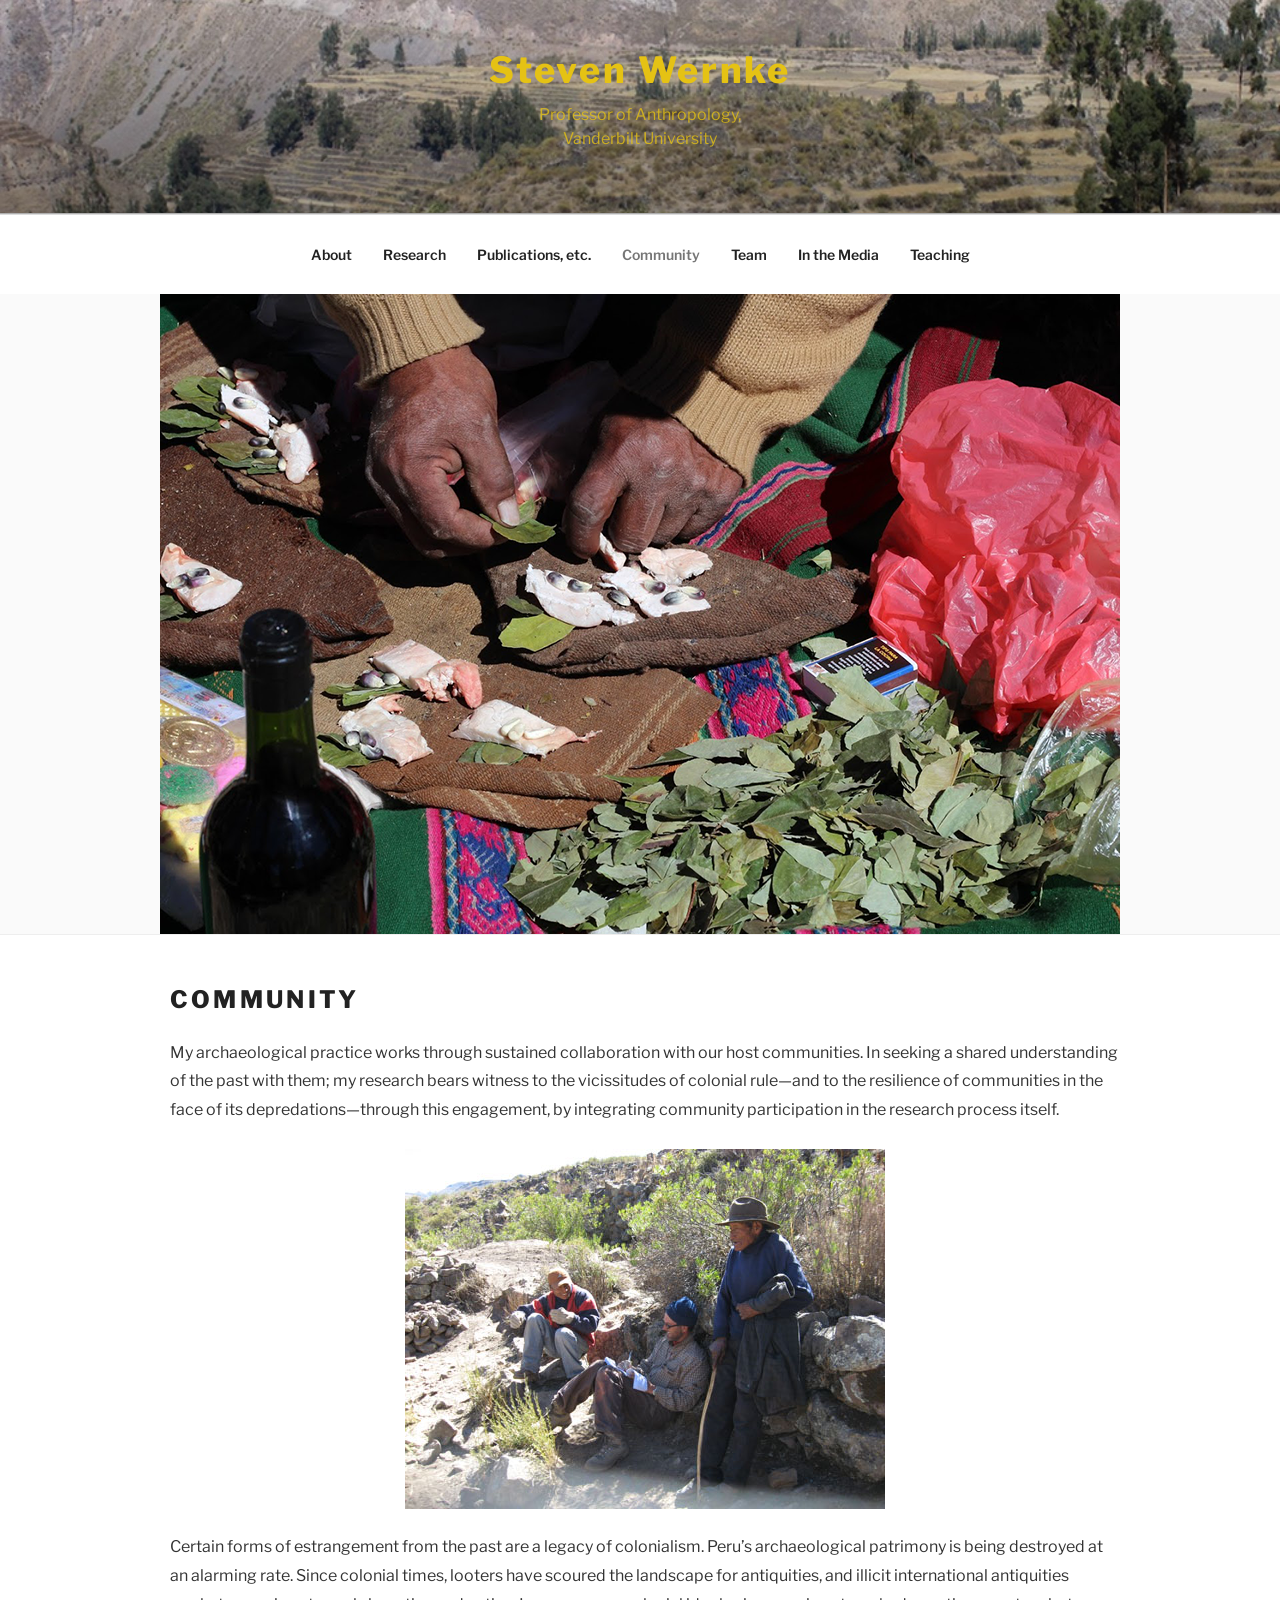
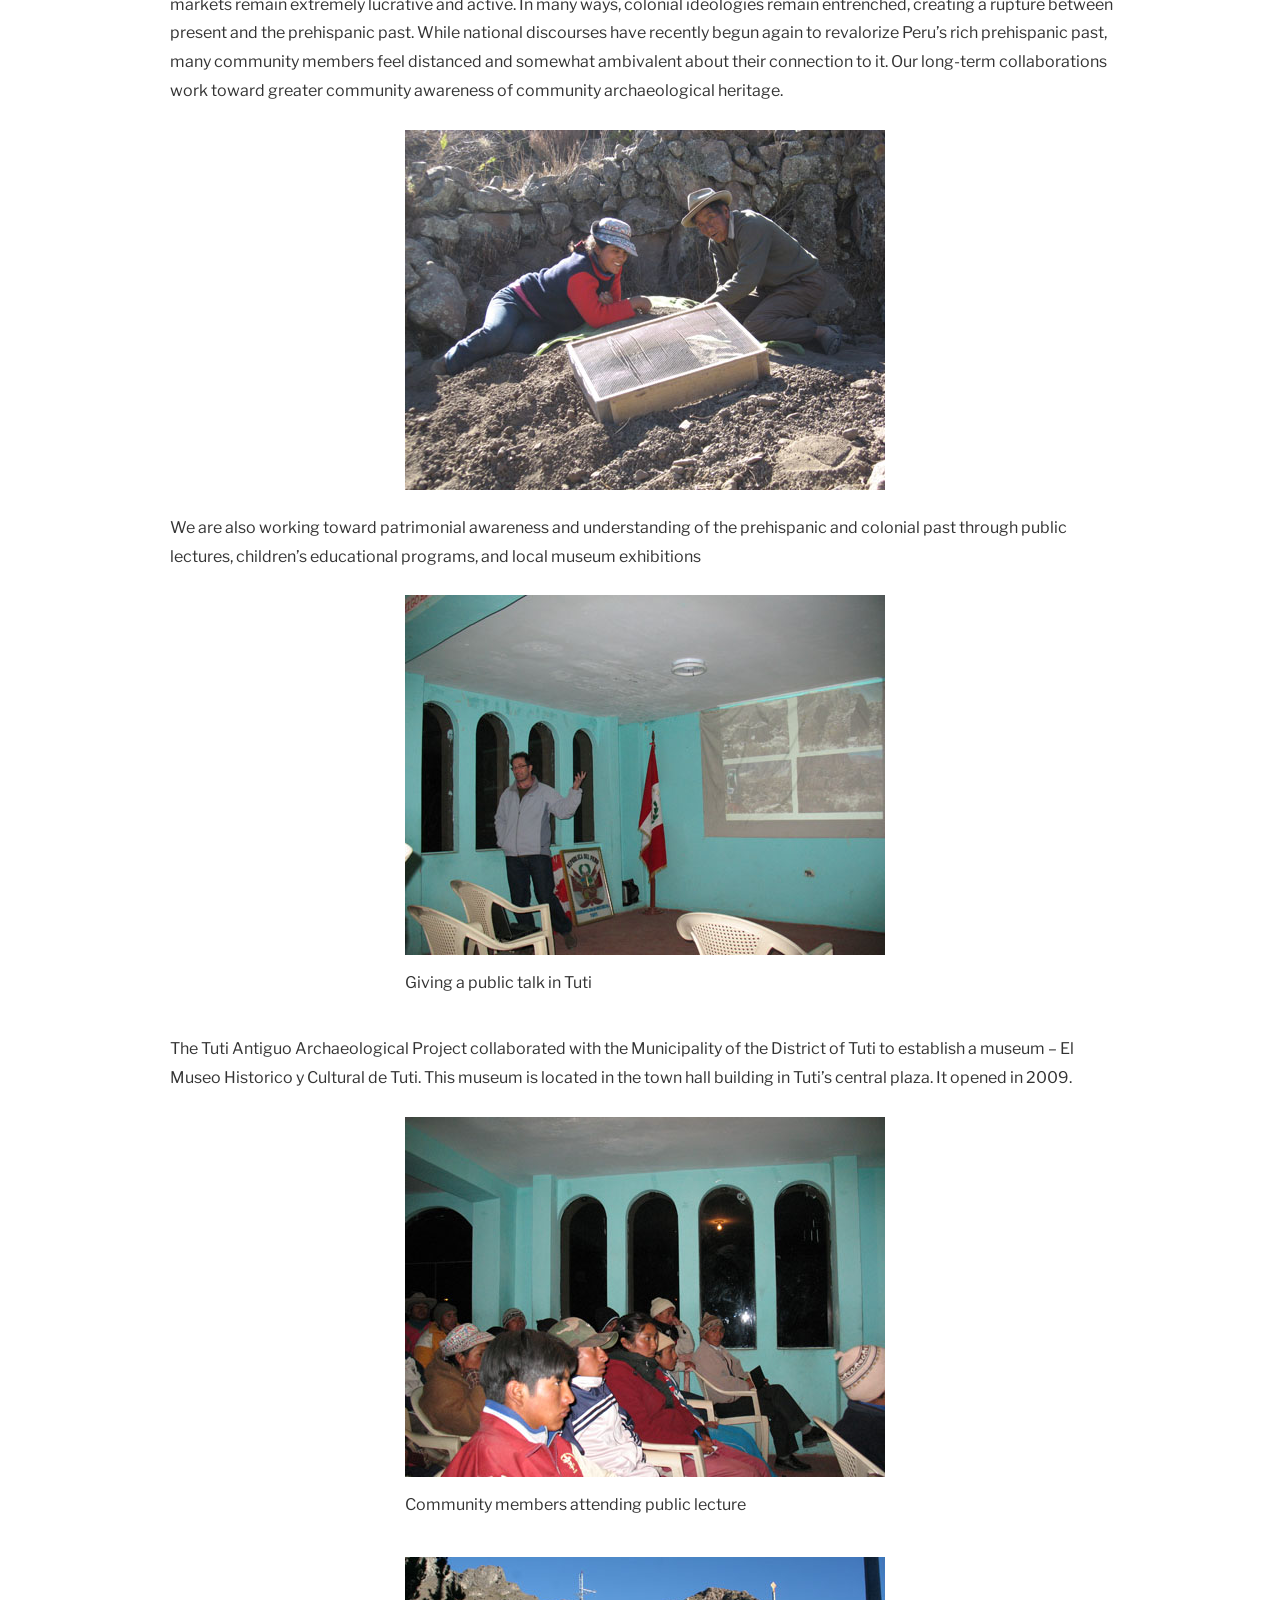
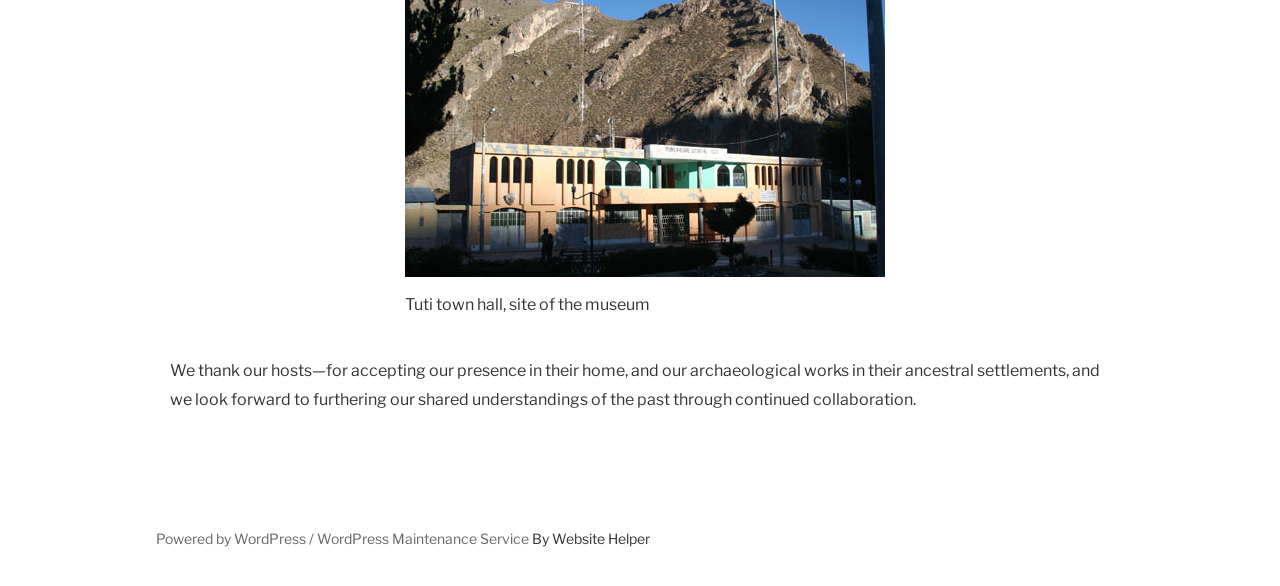
==== community/index.html @ c5cf21d0 "Static site migrated from WordPress at stevenwernke.com Co-Authored-By: Claude Fable 5 <noreply@anth" ====
<!DOCTYPE html>
<html lang="en-US" class="no-js no-svg">
<head>
<meta charset="UTF-8">
<meta name="viewport" content="width=device-width, initial-scale=1.0">
<link rel="profile" href="https://gmpg.org/xfn/11">

<script>
(function(html){html.className = html.className.replace(/\bno-js\b/,'js')})(document.documentElement);
//# sourceURL=twentyseventeen_javascript_detection
</script>
<title>Community &#8211; Steven Wernke</title>
<meta name='robots' content='max-image-preview:large' />
<style id="wp-img-auto-sizes-contain-inline-css">
img:is([sizes=auto i],[sizes^="auto," i]){contain-intrinsic-size:3000px 1500px}
/*# sourceURL=wp-img-auto-sizes-contain-inline-css */
</style>
<style id="wp-block-library-inline-css">
:root{--wp-block-synced-color:#7a00df;--wp-block-synced-color--rgb:122,0,223;--wp-bound-block-color:var(--wp-block-synced-color);--wp-editor-canvas-background:#ddd;--wp-admin-theme-color:#007cba;--wp-admin-theme-color--rgb:0,124,186;--wp-admin-theme-color-darker-10:#006ba1;--wp-admin-theme-color-darker-10--rgb:0,107,160.5;--wp-admin-theme-color-darker-20:#005a87;--wp-admin-theme-color-darker-20--rgb:0,90,135;--wp-admin-border-width-focus:2px}@media (min-resolution:192dpi){:root{--wp-admin-border-width-focus:1.5px}}.wp-element-button{cursor:pointer}:root .has-very-light-gray-background-color{background-color:#eee}:root .has-very-dark-gray-background-color{background-color:#313131}:root .has-very-light-gray-color{color:#eee}:root .has-very-dark-gray-color{color:#313131}:root .has-vivid-green-cyan-to-vivid-cyan-blue-gradient-background{background:linear-gradient(135deg,#00d084,#0693e3)}:root .has-purple-crush-gradient-background{background:linear-gradient(135deg,#34e2e4,#4721fb 50%,#ab1dfe)}:root .has-hazy-dawn-gradient-background{background:linear-gradient(135deg,#faaca8,#dad0ec)}:root .has-subdued-olive-gradient-background{background:linear-gradient(135deg,#fafae1,#67a671)}:root .has-atomic-cream-gradient-background{background:linear-gradient(135deg,#fdd79a,#004a59)}:root .has-nightshade-gradient-background{background:linear-gradient(135deg,#330968,#31cdcf)}:root .has-midnight-gradient-background{background:linear-gradient(135deg,#020381,#2874fc)}:root{--wp--preset--font-size--normal:16px;--wp--preset--font-size--huge:42px}.has-regular-font-size{font-size:1em}.has-larger-font-size{font-size:2.625em}.has-normal-font-size{font-size:var(--wp--preset--font-size--normal)}.has-huge-font-size{font-size:var(--wp--preset--font-size--huge)}:root .has-text-align-center{text-align:center}:root .has-text-align-left{text-align:left}:root .has-text-align-right{text-align:right}.has-fit-text{white-space:nowrap!important}#end-resizable-editor-section{display:none}.aligncenter{clear:both}.items-justified-left{justify-content:flex-start}.items-justified-center{justify-content:center}.items-justified-right{justify-content:flex-end}.items-justified-space-between{justify-content:space-between}.screen-reader-text{word-wrap:normal!important;border:0;clip-path:inset(50%);height:1px;margin:-1px;overflow:hidden;padding:0;position:absolute;width:1px}.screen-reader-text:focus{background-color:#ddd;clip-path:none;color:#444;display:block;font-size:1em;height:auto;left:5px;line-height:normal;padding:15px 23px 14px;text-decoration:none;top:5px;width:auto;z-index:100000}html :where(.has-border-color){border-style:solid}html :where([style*=border-color]){border-style:solid}html :where([style*=border-top-color]){border-top-style:solid}html :where([style*=border-right-color]){border-right-style:solid}html :where([style*=border-bottom-color]){border-bottom-style:solid}html :where([style*=border-left-color]){border-left-style:solid}html :where([style*=border-width]){border-style:solid}html :where([style*=border-top-width]){border-top-style:solid}html :where([style*=border-right-width]){border-right-style:solid}html :where([style*=border-bottom-width]){border-bottom-style:solid}html :where([style*=border-left-width]){border-left-style:solid}html :where(img[class*=wp-image-]){height:auto;max-width:100%}:where(figure){margin:0 0 1em}html :where(.is-position-sticky){--wp-admin--admin-bar--position-offset:var(--wp-admin--admin-bar--height,0px)}@media screen and (max-width:600px){html :where(.is-position-sticky){--wp-admin--admin-bar--position-offset:0px}}

/*# sourceURL=/wp-includes/css/dist/block-library/common.min.css */
</style>
<style id="wp-block-image-inline-css">
.wp-block-image>a,.wp-block-image>figure>a{display:inline-block}.wp-block-image img{box-sizing:border-box;height:auto;max-width:100%;vertical-align:bottom}@media not (prefers-reduced-motion){.wp-block-image img.hide{visibility:hidden}.wp-block-image img.show{animation:show-content-image .4s}}.wp-block-image[style*=border-radius] img,.wp-block-image[style*=border-radius]>a{border-radius:inherit}.wp-block-image.has-custom-border img{box-sizing:border-box}.wp-block-image.aligncenter{text-align:center}.wp-block-image.alignfull>a,.wp-block-image.alignwide>a{width:100%}.wp-block-image.alignfull img,.wp-block-image.alignwide img{height:auto;width:100%}.wp-block-image .aligncenter,.wp-block-image .alignleft,.wp-block-image .alignright,.wp-block-image.aligncenter,.wp-block-image.alignleft,.wp-block-image.alignright{display:table}.wp-block-image .aligncenter>figcaption,.wp-block-image .alignleft>figcaption,.wp-block-image .alignright>figcaption,.wp-block-image.aligncenter>figcaption,.wp-block-image.alignleft>figcaption,.wp-block-image.alignright>figcaption{caption-side:bottom;display:table-caption}.wp-block-image .alignleft{float:left;margin:.5em 1em .5em 0}.wp-block-image .alignright{float:right;margin:.5em 0 .5em 1em}.wp-block-image .aligncenter{margin-left:auto;margin-right:auto}.wp-block-image :where(figcaption){margin-bottom:1em;margin-top:.5em}.wp-block-image.is-style-circle-mask img{border-radius:9999px}@supports ((-webkit-mask-image:none) or (mask-image:none)) or (-webkit-mask-image:none){.wp-block-image.is-style-circle-mask img{border-radius:0;-webkit-mask-image:url('data:image/svg+xml;utf8,<svg viewBox="0 0 100 100" xmlns="http://www.w3.org/2000/svg"><circle cx="50" cy="50" r="50"/></svg>');mask-image:url('data:image/svg+xml;utf8,<svg viewBox="0 0 100 100" xmlns="http://www.w3.org/2000/svg"><circle cx="50" cy="50" r="50"/></svg>');mask-mode:alpha;-webkit-mask-position:center;mask-position:center;-webkit-mask-repeat:no-repeat;mask-repeat:no-repeat;-webkit-mask-size:contain;mask-size:contain}}:root :where(.wp-block-image.is-style-rounded img,.wp-block-image .is-style-rounded img){border-radius:9999px}.wp-block-image figure{margin:0}.wp-lightbox-container{display:flex;flex-direction:column;position:relative}.wp-lightbox-container img{cursor:zoom-in}.wp-lightbox-container img:hover+button{opacity:1}.wp-lightbox-container button{align-items:center;backdrop-filter:blur(16px) saturate(180%);background-color:#5a5a5a40;border:none;border-radius:4px;cursor:zoom-in;display:flex;height:20px;justify-content:center;opacity:0;padding:0;position:absolute;right:16px;text-align:center;top:16px;width:20px;z-index:100}@media not (prefers-reduced-motion){.wp-lightbox-container button{transition:opacity .2s ease}}.wp-lightbox-container button:focus-visible{outline:3px auto #5a5a5a40;outline:3px auto -webkit-focus-ring-color;outline-offset:3px}.wp-lightbox-container button:hover{cursor:pointer;opacity:1}.wp-lightbox-container button:focus{opacity:1}.wp-lightbox-container button:focus,.wp-lightbox-container button:hover,.wp-lightbox-container button:not(:hover):not(:active):not(.has-background){background-color:#5a5a5a40;border:none}.wp-lightbox-overlay{box-sizing:border-box;cursor:zoom-out;height:100vh;left:0;overflow:hidden;position:fixed;top:0;visibility:hidden;width:100%;z-index:100000}.wp-lightbox-overlay .wp-lightbox-close-button{align-items:center;cursor:pointer;display:flex;font-family:inherit;gap:8px;justify-content:center;line-height:1;min-height:40px;min-width:40px;padding:0 4px;position:absolute;right:calc(env(safe-area-inset-right) + 16px);top:calc(env(safe-area-inset-top) + 16px);z-index:5000000}.wp-lightbox-overlay .wp-lightbox-close-button:focus,.wp-lightbox-overlay .wp-lightbox-close-button:hover,.wp-lightbox-overlay .wp-lightbox-close-button:not(:hover):not(:active):not(.has-background){background:none;border:none}.wp-lightbox-overlay .wp-lightbox-close-button:has(.wp-lightbox-close-text:not([hidden])) .wp-lightbox-close-icon svg{height:1em;width:1em}.wp-lightbox-overlay .wp-lightbox-close-icon svg{display:block}.wp-lightbox-overlay .wp-lightbox-navigation-button-next,.wp-lightbox-overlay .wp-lightbox-navigation-button-prev{align-items:center;bottom:16px;cursor:pointer;display:flex;font-family:inherit;gap:4px;justify-content:center;line-height:1;min-height:40px;min-width:40px;padding:0 8px;position:absolute;z-index:2000002}.wp-lightbox-overlay .wp-lightbox-navigation-button-next[hidden],.wp-lightbox-overlay .wp-lightbox-navigation-button-prev[hidden]{display:none}@media (min-width:960px){.wp-lightbox-overlay .wp-lightbox-navigation-button-next,.wp-lightbox-overlay .wp-lightbox-navigation-button-prev{bottom:50%;transform:translateY(-50%)}}.wp-lightbox-overlay .wp-lightbox-navigation-button-next:focus,.wp-lightbox-overlay .wp-lightbox-navigation-button-next:hover,.wp-lightbox-overlay .wp-lightbox-navigation-button-next:not(:hover):not(:active):not(.has-background),.wp-lightbox-overlay .wp-lightbox-navigation-button-prev:focus,.wp-lightbox-overlay .wp-lightbox-navigation-button-prev:hover,.wp-lightbox-overlay .wp-lightbox-navigation-button-prev:not(:hover):not(:active):not(.has-background){background:none;border:none;padding:0 8px}.wp-lightbox-overlay .wp-lightbox-navigation-button-next:has(.wp-lightbox-navigation-text:not([hidden])) .wp-lightbox-navigation-icon svg,.wp-lightbox-overlay .wp-lightbox-navigation-button-prev:has(.wp-lightbox-navigation-text:not([hidden])) .wp-lightbox-navigation-icon svg{display:block;height:1.5em;width:1.5em}.wp-lightbox-overlay .wp-lightbox-navigation-button-prev{left:calc(env(safe-area-inset-left) + 16px)}.wp-lightbox-overlay .wp-lightbox-navigation-button-next{right:calc(env(safe-area-inset-right) + 16px)}.wp-lightbox-overlay .wp-lightbox-navigation-icon svg{vertical-align:middle}.wp-lightbox-overlay .lightbox-image-container{height:var(--wp--lightbox-container-height);left:50%;overflow:hidden;position:absolute;top:50%;transform:translate(-50%,-50%);transform-origin:top left;width:var(--wp--lightbox-container-width);z-index:2000001}.wp-lightbox-overlay .wp-block-image{align-items:center;box-sizing:border-box;display:flex;height:100%;justify-content:center;margin:0;position:relative;transform-origin:0 0;width:100%;z-index:3000000}.wp-lightbox-overlay .wp-block-image img{height:var(--wp--lightbox-image-height);min-height:var(--wp--lightbox-image-height);min-width:var(--wp--lightbox-image-width);width:var(--wp--lightbox-image-width)}.wp-lightbox-overlay .wp-block-image figcaption{display:none}.wp-lightbox-overlay button{background:none;border:none}.wp-lightbox-overlay .scrim{background-color:#fff;height:100%;opacity:.9;position:absolute;width:100%;z-index:2000000}.wp-lightbox-overlay.active{visibility:visible}@media not (prefers-reduced-motion){.wp-lightbox-overlay.active{animation:turn-on-visibility .25s both}.wp-lightbox-overlay.active img{animation:turn-on-visibility .35s both}.wp-lightbox-overlay.show-closing-animation:not(.active){animation:turn-off-visibility .35s both}.wp-lightbox-overlay.show-closing-animation:not(.active) img{animation:turn-off-visibility .25s both}.wp-lightbox-overlay.zoom.active{animation:none;opacity:1;visibility:visible}.wp-lightbox-overlay.zoom.active .lightbox-image-container{animation:lightbox-zoom-in .4s}.wp-lightbox-overlay.zoom.active .lightbox-image-container img{animation:none}.wp-lightbox-overlay.zoom.active .scrim{animation:turn-on-visibility .4s forwards}.wp-lightbox-overlay.zoom.show-closing-animation:not(.active){animation:none}.wp-lightbox-overlay.zoom.show-closing-animation:not(.active) .lightbox-image-container{animation:lightbox-zoom-out .4s}.wp-lightbox-overlay.zoom.show-closing-animation:not(.active) .lightbox-image-container img{animation:none}.wp-lightbox-overlay.zoom.show-closing-animation:not(.active) .scrim{animation:turn-off-visibility .4s forwards}}@keyframes show-content-image{0%{visibility:hidden}99%{visibility:hidden}to{visibility:visible}}@keyframes turn-on-visibility{0%{opacity:0}to{opacity:1}}@keyframes turn-off-visibility{0%{opacity:1;visibility:visible}99%{opacity:0;visibility:visible}to{opacity:0;visibility:hidden}}@keyframes lightbox-zoom-in{0%{transform:translate(calc((-100vw + var(--wp--lightbox-scrollbar-width))/2 + var(--wp--lightbox-initial-left-position)),calc(-50vh + var(--wp--lightbox-initial-top-position))) scale(var(--wp--lightbox-scale))}to{transform:translate(-50%,-50%) scale(1)}}@keyframes lightbox-zoom-out{0%{transform:translate(-50%,-50%) scale(1);visibility:visible}99%{visibility:visible}to{transform:translate(calc((-100vw + var(--wp--lightbox-scrollbar-width))/2 + var(--wp--lightbox-initial-left-position)),calc(-50vh + var(--wp--lightbox-initial-top-position))) scale(var(--wp--lightbox-scale));visibility:hidden}}
/*# sourceURL=/wp-includes/blocks/image/style.min.css */
</style>
<style id="wp-block-paragraph-inline-css">
.is-small-text{font-size:.875em}.is-regular-text{font-size:1em}.is-large-text{font-size:2.25em}.is-larger-text{font-size:3em}.has-drop-cap:not(:focus):first-letter{float:left;font-size:8.4em;font-style:normal;font-weight:100;line-height:.68;margin:.05em .1em 0 0;text-transform:uppercase}body.rtl .has-drop-cap:not(:focus):first-letter{float:none;margin-left:.1em}p.has-drop-cap.has-background{overflow:hidden}:root :where(p.has-background){padding:1.25em 2.375em}:where(p.has-text-color:not(.has-link-color)) a{color:inherit}p.has-text-align-left[style*="writing-mode:vertical-lr"],p.has-text-align-right[style*="writing-mode:vertical-rl"]{rotate:180deg}
/*# sourceURL=/wp-includes/blocks/paragraph/style.min.css */
</style>

<style id="classic-theme-styles-inline-css">
/*! This file is auto-generated */
.wp-block-button__link{color:#fff;background-color:#32373c;border-radius:9999px;box-shadow:none;text-decoration:none;padding:calc(.667em + 2px) calc(1.333em + 2px);font-size:1.125em}.wp-block-file__button{background:#32373c;color:#fff;text-decoration:none}
/*# sourceURL=/wp-includes/css/classic-themes.min.css */
</style>

<style id="global-styles-inline-css">
:root{--wp--preset--aspect-ratio--square: 1;--wp--preset--aspect-ratio--4-3: 4/3;--wp--preset--aspect-ratio--3-4: 3/4;--wp--preset--aspect-ratio--3-2: 3/2;--wp--preset--aspect-ratio--2-3: 2/3;--wp--preset--aspect-ratio--16-9: 16/9;--wp--preset--aspect-ratio--9-16: 9/16;--wp--preset--color--black: #000000;--wp--preset--color--cyan-bluish-gray: #abb8c3;--wp--preset--color--white: #ffffff;--wp--preset--color--pale-pink: #f78da7;--wp--preset--color--vivid-red: #cf2e2e;--wp--preset--color--luminous-vivid-orange: #ff6900;--wp--preset--color--luminous-vivid-amber: #fcb900;--wp--preset--color--light-green-cyan: #7bdcb5;--wp--preset--color--vivid-green-cyan: #00d084;--wp--preset--color--pale-cyan-blue: #8ed1fc;--wp--preset--color--vivid-cyan-blue: #0693e3;--wp--preset--color--vivid-purple: #9b51e0;--wp--preset--gradient--vivid-cyan-blue-to-vivid-purple: linear-gradient(135deg,rgb(6,147,227) 0%,rgb(155,81,224) 100%);--wp--preset--gradient--light-green-cyan-to-vivid-green-cyan: linear-gradient(135deg,rgb(122,220,180) 0%,rgb(0,208,130) 100%);--wp--preset--gradient--luminous-vivid-amber-to-luminous-vivid-orange: linear-gradient(135deg,rgb(252,185,0) 0%,rgb(255,105,0) 100%);--wp--preset--gradient--luminous-vivid-orange-to-vivid-red: linear-gradient(135deg,rgb(255,105,0) 0%,rgb(207,46,46) 100%);--wp--preset--gradient--very-light-gray-to-cyan-bluish-gray: linear-gradient(135deg,rgb(238,238,238) 0%,rgb(169,184,195) 100%);--wp--preset--gradient--cool-to-warm-spectrum: linear-gradient(135deg,rgb(74,234,220) 0%,rgb(151,120,209) 20%,rgb(207,42,186) 40%,rgb(238,44,130) 60%,rgb(251,105,98) 80%,rgb(254,248,76) 100%);--wp--preset--gradient--blush-light-purple: linear-gradient(135deg,rgb(255,206,236) 0%,rgb(152,150,240) 100%);--wp--preset--gradient--blush-bordeaux: linear-gradient(135deg,rgb(254,205,165) 0%,rgb(254,45,45) 50%,rgb(107,0,62) 100%);--wp--preset--gradient--luminous-dusk: linear-gradient(135deg,rgb(255,203,112) 0%,rgb(199,81,192) 50%,rgb(65,88,208) 100%);--wp--preset--gradient--pale-ocean: linear-gradient(135deg,rgb(255,245,203) 0%,rgb(182,227,212) 50%,rgb(51,167,181) 100%);--wp--preset--gradient--electric-grass: linear-gradient(135deg,rgb(202,248,128) 0%,rgb(113,206,126) 100%);--wp--preset--gradient--midnight: linear-gradient(135deg,rgb(2,3,129) 0%,rgb(40,116,252) 100%);--wp--preset--font-size--small: 13px;--wp--preset--font-size--medium: 20px;--wp--preset--font-size--large: 36px;--wp--preset--font-size--x-large: 42px;--wp--preset--spacing--20: 0.44rem;--wp--preset--spacing--30: 0.67rem;--wp--preset--spacing--40: 1rem;--wp--preset--spacing--50: 1.5rem;--wp--preset--spacing--60: 2.25rem;--wp--preset--spacing--70: 3.38rem;--wp--preset--spacing--80: 5.06rem;--wp--preset--shadow--natural: 6px 6px 9px rgba(0, 0, 0, 0.2);--wp--preset--shadow--deep: 12px 12px 50px rgba(0, 0, 0, 0.4);--wp--preset--shadow--sharp: 6px 6px 0px rgba(0, 0, 0, 0.2);--wp--preset--shadow--outlined: 6px 6px 0px -3px rgb(255, 255, 255), 6px 6px rgb(0, 0, 0);--wp--preset--shadow--crisp: 6px 6px 0px rgb(0, 0, 0);}:where(body) { margin: 0; }:where(.is-layout-flex){gap: 0.5em;}:where(.is-layout-grid){gap: 0.5em;}body .is-layout-flex{display: flex;}.is-layout-flex{flex-wrap: wrap;align-items: center;}.is-layout-flex > :is(*, div){margin: 0;}body .is-layout-grid{display: grid;}.is-layout-grid > :is(*, div){margin: 0;}body{padding-top: 0px;padding-right: 0px;padding-bottom: 0px;padding-left: 0px;}:root :where(.wp-element-button, .wp-block-button__link){background-color: #32373c;border-width: 0;color: #fff;font-family: inherit;font-size: inherit;font-style: inherit;font-weight: inherit;letter-spacing: inherit;line-height: inherit;padding-top: calc(0.667em + 2px);padding-right: calc(1.333em + 2px);padding-bottom: calc(0.667em + 2px);padding-left: calc(1.333em + 2px);text-decoration: none;text-transform: inherit;}.has-black-color{color: var(--wp--preset--color--black) !important;}.has-cyan-bluish-gray-color{color: var(--wp--preset--color--cyan-bluish-gray) !important;}.has-white-color{color: var(--wp--preset--color--white) !important;}.has-pale-pink-color{color: var(--wp--preset--color--pale-pink) !important;}.has-vivid-red-color{color: var(--wp--preset--color--vivid-red) !important;}.has-luminous-vivid-orange-color{color: var(--wp--preset--color--luminous-vivid-orange) !important;}.has-luminous-vivid-amber-color{color: var(--wp--preset--color--luminous-vivid-amber) !important;}.has-light-green-cyan-color{color: var(--wp--preset--color--light-green-cyan) !important;}.has-vivid-green-cyan-color{color: var(--wp--preset--color--vivid-green-cyan) !important;}.has-pale-cyan-blue-color{color: var(--wp--preset--color--pale-cyan-blue) !important;}.has-vivid-cyan-blue-color{color: var(--wp--preset--color--vivid-cyan-blue) !important;}.has-vivid-purple-color{color: var(--wp--preset--color--vivid-purple) !important;}.has-black-background-color{background-color: var(--wp--preset--color--black) !important;}.has-cyan-bluish-gray-background-color{background-color: var(--wp--preset--color--cyan-bluish-gray) !important;}.has-white-background-color{background-color: var(--wp--preset--color--white) !important;}.has-pale-pink-background-color{background-color: var(--wp--preset--color--pale-pink) !important;}.has-vivid-red-background-color{background-color: var(--wp--preset--color--vivid-red) !important;}.has-luminous-vivid-orange-background-color{background-color: var(--wp--preset--color--luminous-vivid-orange) !important;}.has-luminous-vivid-amber-background-color{background-color: var(--wp--preset--color--luminous-vivid-amber) !important;}.has-light-green-cyan-background-color{background-color: var(--wp--preset--color--light-green-cyan) !important;}.has-vivid-green-cyan-background-color{background-color: var(--wp--preset--color--vivid-green-cyan) !important;}.has-pale-cyan-blue-background-color{background-color: var(--wp--preset--color--pale-cyan-blue) !important;}.has-vivid-cyan-blue-background-color{background-color: var(--wp--preset--color--vivid-cyan-blue) !important;}.has-vivid-purple-background-color{background-color: var(--wp--preset--color--vivid-purple) !important;}.has-black-border-color{border-color: var(--wp--preset--color--black) !important;}.has-cyan-bluish-gray-border-color{border-color: var(--wp--preset--color--cyan-bluish-gray) !important;}.has-white-border-color{border-color: var(--wp--preset--color--white) !important;}.has-pale-pink-border-color{border-color: var(--wp--preset--color--pale-pink) !important;}.has-vivid-red-border-color{border-color: var(--wp--preset--color--vivid-red) !important;}.has-luminous-vivid-orange-border-color{border-color: var(--wp--preset--color--luminous-vivid-orange) !important;}.has-luminous-vivid-amber-border-color{border-color: var(--wp--preset--color--luminous-vivid-amber) !important;}.has-light-green-cyan-border-color{border-color: var(--wp--preset--color--light-green-cyan) !important;}.has-vivid-green-cyan-border-color{border-color: var(--wp--preset--color--vivid-green-cyan) !important;}.has-pale-cyan-blue-border-color{border-color: var(--wp--preset--color--pale-cyan-blue) !important;}.has-vivid-cyan-blue-border-color{border-color: var(--wp--preset--color--vivid-cyan-blue) !important;}.has-vivid-purple-border-color{border-color: var(--wp--preset--color--vivid-purple) !important;}.has-vivid-cyan-blue-to-vivid-purple-gradient-background{background: var(--wp--preset--gradient--vivid-cyan-blue-to-vivid-purple) !important;}.has-light-green-cyan-to-vivid-green-cyan-gradient-background{background: var(--wp--preset--gradient--light-green-cyan-to-vivid-green-cyan) !important;}.has-luminous-vivid-amber-to-luminous-vivid-orange-gradient-background{background: var(--wp--preset--gradient--luminous-vivid-amber-to-luminous-vivid-orange) !important;}.has-luminous-vivid-orange-to-vivid-red-gradient-background{background: var(--wp--preset--gradient--luminous-vivid-orange-to-vivid-red) !important;}.has-very-light-gray-to-cyan-bluish-gray-gradient-background{background: var(--wp--preset--gradient--very-light-gray-to-cyan-bluish-gray) !important;}.has-cool-to-warm-spectrum-gradient-background{background: var(--wp--preset--gradient--cool-to-warm-spectrum) !important;}.has-blush-light-purple-gradient-background{background: var(--wp--preset--gradient--blush-light-purple) !important;}.has-blush-bordeaux-gradient-background{background: var(--wp--preset--gradient--blush-bordeaux) !important;}.has-luminous-dusk-gradient-background{background: var(--wp--preset--gradient--luminous-dusk) !important;}.has-pale-ocean-gradient-background{background: var(--wp--preset--gradient--pale-ocean) !important;}.has-electric-grass-gradient-background{background: var(--wp--preset--gradient--electric-grass) !important;}.has-midnight-gradient-background{background: var(--wp--preset--gradient--midnight) !important;}.has-small-font-size{font-size: var(--wp--preset--font-size--small) !important;}.has-medium-font-size{font-size: var(--wp--preset--font-size--medium) !important;}.has-large-font-size{font-size: var(--wp--preset--font-size--large) !important;}.has-x-large-font-size{font-size: var(--wp--preset--font-size--x-large) !important;}
/*# sourceURL=global-styles-inline-css */
</style>

<style id="nfd-wonder-blocks-utilities-inline-css">
.nfd-relative{position:relative!important}.-nfd-bottom-1{bottom:-.25rem!important}.-nfd-top-0\.5{top:-.125rem!important}.-nfd-top-1{top:-.25rem!important}.nfd-top-10{top:2.5rem!important}.nfd-col-start-1{grid-column-start:1!important}.nfd-col-start-2{grid-column-start:2!important}.nfd-col-start-3{grid-column-start:3!important}.nfd-col-start-4{grid-column-start:4!important}.nfd-col-start-5{grid-column-start:5!important}.nfd-col-start-6{grid-column-start:6!important}.nfd-col-start-7{grid-column-start:7!important}.nfd-col-end-10{grid-column-end:10!important}.nfd-col-end-11{grid-column-end:11!important}.nfd-col-end-12{grid-column-end:12!important}.nfd-col-end-13{grid-column-end:13!important}.nfd-col-end-7{grid-column-end:7!important}.nfd-col-end-8{grid-column-end:8!important}.nfd-col-end-9{grid-column-end:9!important}.nfd-row-start-1{grid-row-start:1!important}.-nfd-mx-2:not([style*=margin]){margin-left:-.5rem!important;margin-right:-.5rem!important}.nfd-my-0:not([style*=margin]){margin-bottom:0!important;margin-top:0!important}.nfd-mb-8:not([style*=margin]){margin-bottom:2rem!important}.nfd-mt-2:not([style*=margin]){margin-top:.5rem!important}.nfd-mt-8:not([style*=margin]){margin-top:2rem!important}.nfd-mt-\[-100px\]:not([style*=margin]){margin-top:-100px!important}.nfd-grid{display:grid!important}.nfd-h-full{height:100%!important}.nfd-w-full{width:100%!important}.nfd-shrink-0{flex-shrink:0!important}.nfd-grow{flex-grow:1!important}.nfd-grid-cols-11{grid-template-columns:repeat(11,minmax(0,1fr))!important}.nfd-grid-cols-12{grid-template-columns:repeat(12,minmax(0,1fr))!important}.nfd-grid-cols-2{grid-template-columns:repeat(2,minmax(0,1fr))!important}.nfd-grid-rows-1{grid-template-rows:repeat(1,minmax(0,1fr))!important}.nfd-items-center{align-items:center!important}.nfd-gap-y-10{row-gap:2.5rem!important}.nfd-overflow-hidden{overflow:hidden!important}.nfd-border-b{border-bottom-width:1px!important}.nfd-border-dashed{border-style:dashed!important}.nfd-p-0:not([style*=padding]){padding:0!important}.nfd-p-10:not([style*=padding]){padding:2.5rem!important}.nfd-p-2:not([style*=padding]){padding:.5rem!important}.nfd-p-4:not([style*=padding]){padding:1rem!important}.nfd-p-8:not([style*=padding]){padding:2rem!important}.nfd-px-0:not([style*=padding]){padding-left:0!important;padding-right:0!important}.nfd-px-4:not([style*=padding]){padding-left:1rem!important;padding-right:1rem!important}.nfd-px-8:not([style*=padding]){padding-left:2rem!important;padding-right:2rem!important}.nfd-py-0:not([style*=padding]){padding-bottom:0!important;padding-top:0!important}.nfd-py-4:not([style*=padding]){padding-bottom:1rem!important;padding-top:1rem!important}.nfd-py-5:not([style*=padding]){padding-bottom:1.25rem!important;padding-top:1.25rem!important}.nfd-pt-0:not([style*=padding]){padding-top:0!important}.nfd-text-left{text-align:left!important}.nfd-wc-products{self-align:flex-start!important;flex-grow:0!important}.nfd-wc-products>ul{row-gap:calc(var(--wndb--gap--2xl)*var(--wndb--gap--scale-factor))!important}.nfd-wc-products .wc-block-grid__product-image{overflow:hidden!important}.nfd-wc-products .wc-block-grid__product-image img{transition:transform .6s ease-in-out!important}.nfd-wc-products .wc-block-grid__product-image img:hover{transform:scale(1.1)!important}.nfd-wc-products .wc-block-components-product-sale-badge{backdrop-filter:blur(4px)!important;background:hsla(0,0%,100%,.5)!important;border:1px solid hsla(0,0%,100%,.2)!important;border-radius:999px!important;font-size:.8125rem!important;font-weight:700!important;margin:6px!important;padding:4px 12px!important}.nfd-wc-products .wc-block-components-product-sale-badge>span{background:transparent!important}.nfd-wc-products .wc-block-components-product-price{color:inherit!important}.nfd-wc-search .wp-block-search__inside-wrapper{background-color:var(--wndb--color--borders)!important;border:2px solid var(--wndb--color--subtle)!important;border-radius:999px!important;max-width:100%!important;padding:0!important;width:25rem!important}.nfd-wc-search .wp-block-search__inside-wrapper input[type=search]{background:none!important;border:none!important;border-bottom-left-radius:999px!important;border-top-left-radius:999px!important;color:var(--wndb--color--text--contrast)!important;font-size:1.25rem!important;font-weight:500!important;min-height:3.75rem!important;padding-inline:24px!important}.nfd-wc-search .wp-block-search__inside-wrapper:has(button:focus),.nfd-wc-search .wp-block-search__inside-wrapper:has(input[type=search]:focus){outline:2px solid var(--wndb--color--text--contrast)!important;outline-offset:2px!important}.nfd-wc-search .wp-block-search__button{aspect-ratio:1/1!important;background:var(--wndb-gray-800)!important;border-radius:999px!important;height:100%!important;margin-left:0!important;margin-right:2px!important;margin-top:2px!important}.nfd-wc-search .wp-block-search__button:focus,.nfd-wc-search .wp-block-search__button:hover{background:var(--wndb-gray-900)!important;filter:none!important;outline:2px solid var(--wndb-gray-900)!important;outline-offset:2px!important}.nfd-wc-search .wp-block-search__inside-wrapper input[type=search]::-moz-placeholder{color:var(--wndb--color--text--faded)!important}.nfd-wc-search .wp-block-search__inside-wrapper input[type=search]::placeholder{color:var(--wndb--color--text--faded)!important}.nfd-commerce-icons{align-items:center!important;display:flex!important;flex-direction:row!important;gap:8px!important}.nfd-commerce-icons .wc-block-cart-link__text{display:none!important}.nfd-commerce-icons .wp-block-search__button svg,.nfd-commerce-icons svg.wc-block-customer-account__account-icon,.nfd-commerce-icons svg.wc-block-mini-cart__icon{height:28px!important;width:28px!important}.nfd-commerce-icons .wp-block-search__button-only .wp-block-search__button.has-icon{align-items:center!important;background:none!important;color:currentcolor!important;display:flex!important;padding:0!important}.nfd-commerce-icons .wp-block-search__button-only .wp-block-search__input{margin-right:.5em!important}.nfd-commerce-icons .wp-block-woocommerce-customer-account a{padding:0!important}:root{--wndb-mask-color:rgba(0,0,0,.15);--wndb-mask-position:50% 50% at 50% 20%;--wndb-mask-opacity:0.35}[class*=nfd-bg-effect]{isolation:isolate!important;position:relative!important}[class*=nfd-wb-header] [class*=nfd-bg-effect]{z-index:1!important}.has-modal-open [class*=nfd-bg-effect]{isolation:unset!important}.nfd-bg-effect-position-center{--wndb-mask-position:50% 50% at 50% 50%}[class*=nfd-bg-effect]:after{content:""!important;inset:0!important;-webkit-mask-image:radial-gradient(ellipse var(--wndb-mask-position),#000 70%,rgba(0,0,0,.3) 100%)!important;mask-image:radial-gradient(ellipse var(--wndb-mask-position),#000 70%,rgba(0,0,0,.3) 100%)!important;opacity:var(--wndb-mask-opacity)!important;pointer-events:none!important;position:absolute!important;z-index:-1!important}.nfd-bg-effect-dots:after{--wndb-mask-opacity:1;background:radial-gradient(var(--wndb-mask-color) 1px,transparent 1px)!important;background-size:20px 20px!important}.nfd-bg-effect-grid:after{background-image:linear-gradient(to right,var(--wndb-mask-color) 1px,transparent 1px),linear-gradient(to bottom,var(--wndb-mask-color) 1px,transparent 1px)!important;background-size:50px 50px!important}.nfd-bg-effect-grid-perspective{perspective:1000px!important}.has-modal-open .nfd-bg-effect-grid-perspective{perspective:unset!important}.nfd-bg-effect-grid-perspective:after{--wndb-mask-opacity:0.6;background-size:100px 100px!important;transform:rotateX(-60deg) translateZ(0)!important;transform-origin:top!important;transform-style:preserve-3d!important}.nfd-bg-effect-grid-2:after,.nfd-bg-effect-grid-perspective:after{background-image:linear-gradient(to right,var(--wndb-mask-color) 1px,transparent 1px),linear-gradient(to bottom,var(--wndb-mask-color) 1px,transparent 1px)!important}.nfd-bg-effect-grid-2:after{background-size:14px 32px!important}.nfd-bg-effect-grid-3{overflow:hidden!important}.nfd-bg-effect-grid-3:after{background-image:linear-gradient(to right,var(--wndb-mask-color) 1px,transparent 1px),linear-gradient(to bottom,var(--wndb-mask-color) 1px,transparent 1px)!important;background-size:32px 80px!important;right:-40%!important;top:-20%!important;transform:scale(1.5) skew(-30deg,30deg)!important}.nfd-bg-effect-lines:after{--wndb-mask-opacity:0.4;background-image:linear-gradient(to right,var(--wndb-mask-color) 1px,transparent 1px)!important;background-size:48px!important}.nfd-bg-effect-lines-2{--wndb-mask-opacity:0.45;overflow:hidden!important;perspective:1000px!important}.has-modal-open .nfd-bg-effect-lines-2{perspective:unset!important}.nfd-bg-effect-lines-2:after{background-image:linear-gradient(to right,var(--wndb-mask-color) 1px,transparent 1px)!important;background-size:30px!important;right:-40%!important;top:-20%!important;transform:rotateX(-45deg) skew(-16deg) translateZ(0)!important;transform-origin:right!important;transform-style:preserve-3d!important}.nfd-mask-opacity-0:after{--wndb-mask-opacity:0.8}:where(:root){--wndb--max-w--prose:min(65ch,1100px)}.nfd-max-w-prose:not(.nfd-max-w-full),:where(.nfd-text-balance:not(.nfd-max-w-full)){max-width:var(--wndb--max-w--prose)!important}.nfd-max-w-prose:not(.nfd-max-w-full).has-text-align-center,:where(.nfd-text-balance:not(.nfd-max-w-full)).has-text-align-center{margin-inline:auto!important}.nfd-max-w-prose:not(.nfd-max-w-full).has-text-align-right,:where(.nfd-text-balance:not(.nfd-max-w-full)).has-text-align-right{margin-inline-start:auto!important}:where(.nfd-text-balance){text-wrap:balance!important}.nfd-text-balance>h1,.nfd-text-balance>h2,.nfd-text-balance>h3,.nfd-text-balance>h4,.nfd-text-balance>p{text-wrap:balance!important}.nfd-text-pretty,.nfd-text-pretty>h1,.nfd-text-pretty>h2,.nfd-text-pretty>h3,.nfd-text-pretty>h4,.nfd-text-pretty>p{text-wrap:pretty!important}.wp-block-image figcaption{font-weight:400!important;margin-inline:auto!important;max-width:64ch!important;padding-block-start:.5em!important;text-wrap:balance!important}.wp-block-quote>.nfd-text-pretty{font-weight:550;margin-block:.25em}:where(:root){--wndb--text-scale-factor:1;--wndb--text--xs:0.75rem;--wndb--text--sm:0.875rem;--wndb--text--base:1rem;--wndb--text--md:1.125rem;--wndb--text--lg:1.5rem;--wndb--text--xl:2.375rem;--wndb--text--huge:clamp(2.75rem,1.4688rem + 2.5vw,3.5rem);--wndb--text-giga:clamp(3.25rem,2.546875rem + 2.25vw,4.375rem)}.nfd-text-xs:not([class*=font-size]):not([style*=font-size]){font-size:calc(var(--wndb--text--xs)*var(--wndb--text-scale-factor))!important}.nfd-text-xs:not([style*=letter-spacing]){letter-spacing:.05em!important}.nfd-text-sm:not([class*=font-size]):not([style*=font-size]){font-size:calc(var(--wndb--text--sm)*var(--wndb--text-scale-factor))!important}.nfd-text-base:not([class*=font-size]):not([style*=font-size]){font-size:calc(var(--wndb--text--base)*var(--wndb--text-scale-factor))!important}.nfd-text-md:not([class*=font-size]):not([style*=font-size]){font-size:calc(var(--wndb--text--md)*var(--wndb--text-scale-factor))!important}.nfd-text-base:not([style*=line-height]),.nfd-text-md:not([style*=line-height]){line-height:1.6!important}.nfd-text-lg:not([class*=font-size]):not([style*=font-size]){font-size:calc(var(--wndb--text--lg)*var(--wndb--text-scale-factor))!important}.nfd-text-lg:not([style*=line-height]){line-height:1.4!important}.nfd-text-lg:not([style*=letter-spacing]){letter-spacing:0!important}.nfd-text-lg:not([style*=font-weight]){font-weight:500!important}.nfd-text-xl:not([class*=font-size]):not([style*=font-size]){font-size:var(--wndb--text--xl)!important}.nfd-text-xl:not([style*=line-height]){line-height:1.25!important}.nfd-text-xl:not([style*=letter-spacing]){letter-spacing:-.01em!important}.nfd-text-xl:not([style*=font-weight]){font-weight:500!important}:where(.nfd-text-huge:not([class*=font-size]):not([style*=font-size])){font-size:calc(var(--wndb--text--huge)*var(--wndb--text-scale-factor))!important;max-width:var(--wndb--max-w--prose)!important;text-wrap:balance!important}:where(.nfd-text-huge:not([class*=font-size]):not([style*=font-size]).nfd-max-w-container){max-width:var(--wndb--container)!important}:where(.nfd-text-giga:not([class*=font-size]):not([style*=font-size])).has-text-align-center,:where(.nfd-text-huge:not([class*=font-size]):not([style*=font-size])).has-text-align-center{margin-inline:auto!important}:where(.nfd-text-giga:not([class*=font-size]):not([style*=font-size])).has-text-align-right,:where(.nfd-text-huge:not([class*=font-size]):not([style*=font-size])).has-text-align-right{margin-inline-start:auto!important}.nfd-text-huge:not([style*=line-height]){line-height:1.1!important}.nfd-text-huge:not([style*=letter-spacing]){letter-spacing:-.025em!important}.nfd-text-huge:not([style*=font-weight]){font-weight:500!important}:where(.nfd-text-giga:not([class*=font-size]):not([style*=font-size])){font-size:calc(var(--wndb--text-giga)*var(--wndb--text-scale-factor))!important;max-width:var(--wndb--max-w--prose)!important;text-wrap:balance!important}:where(.nfd-text-giga:not([class*=font-size]):not([style*=font-size]).nfd-max-w-container){max-width:var(--wndb--container)!important}.nfd-text-giga:not([style*=line-height]){line-height:1.1!important}.nfd-text-giga:not([style*=letter-spacing]){letter-spacing:-.04em!important}.nfd-text-giga:not([style*=font-weight]){font-weight:500!important}:root{--nfd-wb-anim-transition-duration:1400ms;--nfd-wb-anim-transition-delay:50ms;--nfd-wb-anim-transition-easing-function:cubic-bezier(0.4,1,0.65,1);--nfd-wb-anim-transition:all var(--nfd-wb-anim-transition-duration) var(--nfd-wb-anim-transition-easing-function) var(--nfd-wb-anim-transition-delay)}@media (prefers-reduced-motion:reduce){.nfd-wb-animate{transition:none!important}.nfd-wb-twist-in,[class*=nfd-wb-]{clip-path:none!important;opacity:1!important;transform:none!important}}@media (max-width:782px){body:not(.nfd-wb-editor-animations) .nfd-wb-animate{transition:none!important}body:not(.nfd-wb-editor-animations) .nfd-wb-twist-in,body:not(.nfd-wb-editor-animations) [class*=nfd-wb-]{clip-path:none!important;opacity:1!important;transform:none!important}}.nfd-wb-animate[data-replay-animation]{transition:none!important}[class*=nfd-wb-fade-in]{--nfd-wb-anim-transition:opacity var(--nfd-wb-anim-transition-duration) var(--nfd-wb-anim-transition-easing-function) var(--nfd-wb-anim-transition-delay),transform var(--nfd-wb-anim-transition-duration) var(--nfd-wb-anim-transition-easing-function) var(--nfd-wb-anim-transition-delay);transition:var(--nfd-wb-anim-transition)}.nfd-wb-fade-in-bottom{--nfd-wb-anim-transition-duration:1200ms;opacity:0;transform:translate3d(0,90px,0);transition:var(--nfd-wb-anim-transition)}.nfd-wb-fade-in-bottom-short{transform:translate3d(0,32px,0)}.nfd-wb-fade-in-bottom-short,.nfd-wb-fade-in-top-short{--nfd-wb-anim-transition-duration:600ms;opacity:0;transition:var(--nfd-wb-anim-transition)}.nfd-wb-fade-in-top-short{transform:translate3d(0,-32px,0)}.nfd-wb-fade-in-left-short{transform:translate3d(-32px,0,0)}.nfd-wb-fade-in-left-short,.nfd-wb-fade-in-right-short{--nfd-wb-anim-transition-duration:600ms;opacity:0;transition:var(--nfd-wb-anim-transition)}.nfd-wb-fade-in-right-short{transform:translate3d(32px,0,0)}.nfd-wb-animated-in:not([data-replay-animation])[class*=nfd-wb-fade-in]{opacity:1;transform:translateZ(0)}.nfd-wb-zoom-in{--nfd-wb-anim-transition-duration:1200ms;--nfd-wb-anim-transition:opacity var(--nfd-wb-anim-transition-duration) var(--nfd-wb-anim-transition-easing-function) var(--nfd-wb-anim-transition-delay),transform var(--nfd-wb-anim-transition-duration) var(--nfd-wb-anim-transition-easing-function) var(--nfd-wb-anim-transition-delay);transform:scale3d(.4,.4,.4)}.nfd-wb-zoom-in,.nfd-wb-zoom-in-short{opacity:0;transition:var(--nfd-wb-anim-transition)}.nfd-wb-zoom-in-short{--nfd-wb-anim-transition-duration:600ms;--nfd-wb-anim-transition:opacity var(--nfd-wb-anim-transition-duration) var(--nfd-wb-anim-transition-easing-function) var(--nfd-wb-anim-transition-delay),transform var(--nfd-wb-anim-transition-duration) var(--nfd-wb-anim-transition-easing-function) var(--nfd-wb-anim-transition-delay);transform:scale3d(.92,.92,.92)}.nfd-wb-animated-in:not([data-replay-animation])[class*=nfd-wb-zoom-]{opacity:1;transform:scaleX(1)}div:has(>.nfd-wb-twist-in){perspective:1200px}.nfd-wb-twist-in{--nfd-wb-anim-transition-duration:1000ms;--nfd-wb-anim-transition:opacity var(--nfd-wb-anim-transition-duration) var(--nfd-wb-anim-transition-easing-function) var(--nfd-wb-anim-transition-delay),transform var(--nfd-wb-anim-transition-duration) var(--nfd-wb-anim-transition-easing-function) var(--nfd-wb-anim-transition-delay);opacity:0;transform:translateY(40px) scale(.8) rotateY(30deg) rotate(-12deg) translateZ(0);transition:var(--nfd-wb-anim-transition)}.nfd-wb-animated-in:not([data-replay-animation]).nfd-wb-twist-in{opacity:1;transform:translateY(0) scale(1) rotateY(0deg) rotate(0deg) translateZ(0)}.nfd-wb-reveal-right{--nfd-wb-anim-transition-duration:1500ms;--nfd-wb-anim-transition-easing-function:cubic-bezier(0.4,0,0,1);--nfd-wb-anim-transition:clip-path var(--nfd-wb-anim-transition-duration) var(--nfd-wb-anim-transition-easing-function) var(--nfd-wb-anim-transition-delay);clip-path:inset(0 100% 0 0);transition:var(--nfd-wb-anim-transition)}.nfd-wb-animated-in>.nfd-wb-reveal-right:not([data-replay-animation]){clip-path:inset(0 0 0 0)!important}.nfd-delay-50{--nfd-wb-anim-transition-delay:50ms}.nfd-delay-150{--nfd-wb-anim-transition-delay:150ms}.nfd-delay-300{--nfd-wb-anim-transition-delay:300ms}.nfd-delay-450{--nfd-wb-anim-transition-delay:450ms}.nfd-delay-600{--nfd-wb-anim-transition-delay:600ms}.nfd-delay-750{--nfd-wb-anim-transition-delay:750ms}.nfd-delay-900{--nfd-wb-anim-transition-delay:900ms}.nfd-delay-1050{--nfd-wb-anim-transition-delay:1050ms}.nfd-delay-1200{--nfd-wb-anim-transition-delay:1200ms}.nfd-delay-1350{--nfd-wb-anim-transition-delay:1350ms}.nfd-delay-1500{--nfd-wb-anim-transition-delay:1500ms}:where(:root){--wndb--container:1200px;--wndb--container--wide:1340px}body .is-layout-constrained:has(.nfd-container.is-layout-constrained)>.nfd-container.is-layout-constrained{max-width:unset!important;width:100%!important}.is-layout-constrained.has-global-padding:has(.nfd-container.is-layout-constrained)>.nfd-container.is-layout-constrained{margin-left:calc(var(--wp--style--root--padding-left)*-1)!important;margin-right:calc(var(--wp--style--root--padding-right)*-1)!important;max-width:unset!important;width:unset!important}.editor-styles-wrapper .nfd-container:is(.is-layout-constrained)>:where(:not(.alignleft):not(.alignright):not(.alignfull):not(.alignwide)),.editor-styles-wrapper .nfd-container>:where(.wp-block-cover-is-layout-constrained:not(.alignleft):not(.alignright):not(.alignfull):not(.alignwide)):not([style*=margin]),.nfd-container:is(.is-layout-constrained)>:where(:not(.alignleft):not(.alignright):not(.alignfull):not(.alignwide)),.nfd-container:is(.nfd-my-0)>div,.nfd-container>:where(.wp-block-cover-is-layout-constrained:not(.alignleft):not(.alignright):not(.alignfull):not(.alignwide)){max-width:var(--wndb--container);width:100%}.editor-styles-wrapper .nfd-container:is(.is-layout-constrained)>.alignwide,.nfd-container:is(.is-layout-constrained).alignwide>:where(:not(.alignleft):not(.alignright):not(.alignfull)):not([style*=margin]),.nfd-container:is(.is-layout-constrained)>.alignwide,.nfd-container:is(.nfd-my-0)>.alignwide{max-width:var(--wndb--container--wide);width:100%}.nfd-container:not(.alignfull){padding-inline:var(--wndb--p)!important}.nfd-container:is(.nfd-my-0)>div:not([style*=margin]){margin-inline:auto!important}[class*=nfd-divider-]{position:relative;z-index:13}[class*=nfd-divider-]~[class*=nfd-divider-]{z-index:12!important}[class*=nfd-divider-]~[class*=nfd-divider-]~[class*=nfd-divider-]{z-index:11!important}[class*=nfd-divider-]:before{background:inherit!important;bottom:calc(var(--wndb--divider-size)*-1)!important;content:""!important;height:var(--wndb--divider-size)!important;left:0!important;pointer-events:none!important;position:absolute!important;width:100%!important;z-index:10!important}.nfd-divider-arrow{--wndb--divider-size:16px}.nfd-divider-arrow:before{bottom:calc(var(--wndb--divider-size)*-1)!important;height:calc(var(--wndb--divider-size)*2)!important;left:50%!important;transform:translateX(-50%) rotate(45deg)!important;width:calc(var(--wndb--divider-size)*2)!important}.nfd-divider-clouds{--wndb--divider-size:150px}.nfd-divider-clouds:after,.nfd-divider-clouds:before{background:inherit!important;background-image:url("data:image/svg+xml;charset=utf-8,%3Csvg xmlns='http://www.w3.org/2000/svg' preserveAspectRatio='xMidYMax slice' viewBox='0 0 283.5 27.8'%3E%3Cpath fill='%23fff' d='M0 0v6.7c1.9-.8 4.7-1.4 8.5-1 9.5 1.1 11.1 6 11.1 6s2.1-.7 4.3-.2c2.1.5 2.8 2.6 2.8 2.6s.2-.5 1.4-.7 1.7.2 1.7.2 0-2.1 1.9-2.8 3.6.7 3.6.7.7-2.9 3.1-4.1 4.7 0 4.7 0 1.2-.5 2.4 0 1.7 1.4 1.7 1.4h1.4c.7 0 1.2.7 1.2.7s.8-1.8 4-2.2c3.5-.4 5.3 2.4 6.2 4.4q.6-.6 1.8-.9c2.8-.7 4 .7 4 .7s1.7-5 11.1-6c9.5-1.1 12.3 3.9 12.3 3.9s1.2-4.8 5.7-5.7 6.8 1.8 6.8 1.8.6-.6 1.5-.9c.9-.2 1.9-.2 1.9-.2s5.2-6.4 12.6-3.3c7.3 3.1 4.7 9 4.7 9s1.9-.9 4 0 2.8 2.4 2.8 2.4 1.9-1.2 4.5-1.2 4.3 1.2 4.3 1.2.2-1 1.4-1.7 2.1-.7 2.1-.7-.5-3.1 2.1-5.5 5.7-1.4 5.7-1.4 1.5-2.3 4.2-1.1 1.7 5.2 1.7 5.2.3-.1 1.3.5c.5.4.8.8.9 1.1.5-1.4 2.4-5.8 8.4-4 7.1 2.1 3.5 8.9 3.5 8.9s.8-.4 2 0 1.1 1.1 1.1 1.1 1.1-1.1 2.3-1.1 2.1.5 2.1.5 1.9-3.6 6.2-1.2 1.9 6.4 1.9 6.4 2.6-2.4 7.4 0c3.4 1.7 3.9 4.9 3.9 4.9s3.3-6.9 10.4-7.9 11.5 2.6 11.5 2.6.8 0 1.2.2.9.9.9.9 4.4-3.1 8.3.2c1.9 1.7 1.5 5 1.5 5s.3-1.1 1.6-1.4 2.3.2 2.3.2-.1-1.2.5-1.9 1.9-.9 1.9-.9-4.7-9.3 4.4-13.4c5.6-2.5 9.2.9 9.2.9s5-6.2 15.9-6.2 16.1 8.1 16.1 8.1.7-.2 1.6-.4V0z'/%3E%3C/svg%3E")!important;background-repeat:repeat-x!important;background-size:cover!important;content:""!important;height:var(--wndb--divider-size)!important;left:0!important;pointer-events:none!important;position:absolute!important;top:0!important;width:100%!important;z-index:10!important}.nfd-divider-clouds:after{bottom:0!important;top:auto!important;transform:rotate(180deg)!important}.nfd-divider-ellipse{--wndb--divider-size:50px}.nfd-divider-ellipse:before{clip-path:ellipse(50% var(--wndb--divider-size) at 50% 0)!important}.nfd-divider-rounded:not([style*=-radius]){--wndb--divider-size:50px}.nfd-divider-rounded:before:not([style*=-radius]){border-bottom-left-radius:var(--wndb--divider-size)!important;border-bottom-right-radius:var(--wndb--divider-size)!important}.nfd-divider-slant,.nfd-divider-slant-invert{--wndb--divider-size:80px}.nfd-divider-slant:before{bottom:calc(var(--wndb--divider-size)*-1 + 1px)!important;clip-path:polygon(0 0,100% 0,0 100%)!important}.nfd-divider-slant-invert:before{bottom:calc(var(--wndb--divider-size)*-1 + 1px)!important;clip-path:polygon(0 0,100% 0,100% 100%)!important}.nfd-divider-triangle{--wndb--divider-size:80px}.nfd-divider-triangle:before{bottom:calc(var(--wndb--divider-size)*-1 + 1px)!important;clip-path:polygon(0 0,100% 0,50% 100%)!important}.nfd-divider-zigzag{--wndb--divider-size:8px}.nfd-divider-zigzag:before{-webkit-mask:conic-gradient(from -45deg at bottom,#0000,#000 1deg 89deg,#0000 90deg) 50% /calc(var(--wndb--divider-size)*2) 100%!important;mask:conic-gradient(from -45deg at bottom,#0000,#000 1deg 89deg,#0000 90deg) 50% /calc(var(--wndb--divider-size)*2) 100%!important}:where(:root){--wndb--divider-size:0px}:where(:root){--nfd-opacity-preview:0.3}@media (min-width:1025px){body:not(.block-editor-page) :not(.is-desktop-preview) .nfd-hide-desktop{display:none!important}}@media (max-width:767px){body:not(.block-editor-page) :not(.is-mobile-preview) .nfd-hide-mobile{display:none!important}.nfd-align-mobile-left{text-align:left!important}.nfd-align-mobile-center{text-align:center!important}.nfd-align-mobile-right{text-align:right!important}.nfd-align-mobile-justify{text-align:justify!important}.wp-block-group-is-layout-flex.is-vertical p[class^=nfd-align-mobile-]{width:100%!important}}@media (min-width:768px) and (max-width:1024px){body:not(.block-editor-page) :not(.is-tablet-preview) .nfd-hide-tablet{display:none!important}.nfd-align-tablet-left{text-align:left!important}.nfd-align-tablet-center{text-align:center!important}.nfd-align-tablet-right{text-align:right!important}.nfd-align-tablet-justify{text-align:justify!important}.wp-block-group-is-layout-flex.is-vertical p[class^=nfd-align-tablet-]{width:100%!important}}.is-root-container.is-desktop-preview .nfd-hide-desktop,.is-root-container.is-mobile-preview .nfd-hide-mobile,.is-root-container.is-tablet-preview .nfd-hide-tablet{opacity:var(--nfd-opacity-preview)!important}@media (max-width:767px){.nfd-swiper-enabled{display:flex!important;flex-wrap:nowrap!important;gap:12px!important;margin-right:calc(var(--wp--style--root--padding-right, 0px)*-1)!important;overflow-x:auto!important;overflow-y:hidden!important;width:calc(100% + var(--wp--style--root--padding-right, 0px))!important;-webkit-overflow-scrolling:touch!important;padding-left:16px!important;padding-right:0!important;scroll-snap-type:x mandatory!important;scrollbar-width:none!important}.nfd-swiper-enabled::-webkit-scrollbar{display:none!important}.nfd-swiper-enabled.wp-block-column>*,.nfd-swiper-enabled.wp-block-columns>.wp-block-column{flex:0 0 calc(75% - 6px)!important;min-width:260px!important;scroll-snap-align:start!important;scroll-snap-stop:always!important}.nfd-swiper-enabled .wp-block-column,.nfd-swiper-enabled .wp-block-cover,.nfd-swiper-enabled .wp-block-image,.nfd-swiper-enabled figure{margin:0!important}.nfd-swiper-enabled [style*="min-width:"],.nfd-swiper-enabled [style*="width:"]{max-width:100%!important}}.nfd-grid-cols-1-2-1{grid-template-columns:1fr 2fr 1fr!important}:where(:root){--wndb--padding-factor:1;--wndb--p:2.375rem;--wndb--p--xs:0.75rem;--wndb--p--sm:1.5rem;--wndb--p--md:2rem;--wndb--p--lg:clamp(3.5rem,7vw,6.25rem);--wndb--p--square:2.5rem;--wndb--p--square-lg:4rem}.nfd-p-card-sm:not([style*=padding]){padding:calc(var(--wndb--p--xs)*var(--wndb--padding-factor)) calc(var(--wndb--p--sm)*var(--wndb--padding-factor))!important}.nfd-p-card-md:not([style*=padding]){padding:calc(var(--wndb--p--sm)*var(--wndb--padding-factor)) calc(var(--wndb--p--md)*var(--wndb--padding-factor))!important}.nfd-p-card-lg:not([style*=padding]){padding:calc(var(--wndb--p--md)*var(--wndb--padding-factor)) calc(var(--wndb--p--md)*var(--wndb--padding-factor))!important}@media screen and (min-width:782px){.nfd-p-card-lg:not([style*=padding]){padding:calc(var(--wndb--p--md)*var(--wndb--padding-factor)) calc(var(--wndb--p--md)*1.5*var(--wndb--padding-factor))!important}}.nfd-p-card-square-lg:not([style*=padding]),.nfd-p-card-square:not([style*=padding]){padding:calc(var(--wndb--p--square)*var(--wndb--padding-factor))!important}@media screen and (min-width:782px){.nfd-p-card-square-lg:not([style*=padding]){padding:calc(var(--wndb--p--square-lg)*var(--wndb--padding-factor))!important}}.nfd-p-xs:not([style*=padding]){padding:calc(var(--wndb--p--xs)*var(--wndb--padding-factor))!important}.nfd-py-xs:not([style*=padding]){padding-block:calc(var(--wndb--p--xs)*var(--wndb--padding-factor))!important}.nfd-pt-xs:not([style*=padding]){padding-block-start:calc(var(--wndb--p--xs)*var(--wndb--padding-factor))!important}.nfd-px-xs:not([style*=padding]){padding-inline:calc(var(--wndb--p--xs)*var(--wndb--padding-factor))!important}.nfd-p-sm:not([style*=padding]){padding:calc(var(--wndb--p--sm)*var(--wndb--padding-factor))!important}.nfd-px-sm:not([style*=padding]){padding-inline:calc(var(--wndb--p--sm)*var(--wndb--padding-factor))!important}.nfd-py-sm:not([style*=padding]){padding-block:calc(var(--wndb--p--sm)*var(--wndb--padding-factor))!important}.nfd-pt-sm:not([style*=padding]){padding-block-start:calc(var(--wndb--p--sm)*var(--wndb--padding-factor))!important}.nfd-pb-sm:not([style*=padding]){padding-block-end:calc(var(--wndb--p--sm)*var(--wndb--padding-factor))!important}.nfd-pl-sm:not([style*=padding]){padding-left:calc(var(--wndb--p--sm)*var(--wndb--padding-factor))!important}.nfd-p-md:not([style*=padding]){padding:calc(var(--wndb--p--md)*var(--wndb--padding-factor))!important}.nfd-px-md:not([style*=padding]){padding-inline:calc(var(--wndb--p--md)*var(--wndb--padding-factor))!important}.nfd-py-md:not([style*=padding]){padding-block:calc(var(--wndb--p--md)*var(--wndb--padding-factor))!important}.nfd-pt-md:not([style*=padding]){padding-block-start:calc(var(--wndb--p--md)*var(--wndb--padding-factor))!important}.nfd-pb-md:not([style*=padding]){padding-block-end:calc(var(--wndb--p--md)*var(--wndb--padding-factor))!important}.nfd-p-lg:not([style*=padding]){padding:calc(var(--wndb--p--lg)*var(--wndb--padding-factor)) calc(var(--wndb--p--md)*var(--wndb--padding-factor))!important}.nfd-py-lg:not([style*=padding]){padding-block:calc(var(--wndb--p--lg)*var(--wndb--padding-factor))!important}.nfd-pt-lg:not([style*=padding]){padding-block-start:calc(var(--wndb--p--lg)*var(--wndb--padding-factor))!important}.nfd-pb-lg:not([style*=padding]){padding-block-end:calc(var(--wndb--p--lg)*var(--wndb--padding-factor))!important}.nfd-pl-offset-md:not([style*=padding]){margin-left:calc(var(--wndb--p--md)*var(--wndb--padding-factor)*-1)!important;padding-left:calc(var(--wndb--p--md)*var(--wndb--padding-factor) - 3px)!important}.editor-styles-wrapper .nfd-overlap-x,.nfd-overlap-x{gap:0}.nfd-overlap-x>:not(:first-child){margin-inline-start:-1.275rem!important}@media (min-width:768px){.-nfd-translate-y-1\/2{margin-bottom:-100px!important;transform:translateY(-50%)!important}.-nfd-translate-y-1\/3{margin-bottom:-100px!important;transform:translateY(-33%)!important}.nfd-overlap-x-lg{transform:translateX(-150px)!important;width:calc(100% + 150px)!important}}.nfd-pseudo-play-icon{align-items:center!important;display:flex!important;justify-content:center!important;position:relative!important}.nfd-pseudo-play-icon>a{inset:0!important;position:absolute!important}:not(.is-root-container) .nfd-pseudo-play-icon>a{text-indent:-9999px!important}.nfd-pseudo-play-icon:before{backdrop-filter:blur(3px)!important;background:hsla(0,0%,100%,.1)!important;border-radius:100%!important;content:""!important;height:3rem!important;left:50%!important;opacity:1!important;pointer-events:none!important;position:absolute!important;top:50%!important;transform:translate(-50%,-50%)!important;transition:all .2s ease!important;width:3rem!important}.nfd-pseudo-play-icon:has(a:hover):before{background:hsla(0,0%,100%,.3)!important;height:4rem!important;width:4rem!important}.nfd-pseudo-play-icon:after{border-style:solid!important;border-bottom:10px solid transparent!important;border-left:16px solid!important;border-right:0!important;border-top:10px solid transparent!important;content:""!important;height:16px!important;height:0!important;left:50%!important;margin-left:2px!important;pointer-events:none!important;position:absolute!important;top:50%!important;transform:translate(-50%,-50%)!important;width:16px!important;width:0!important}.entry-content>.wp-block-group.has-background+.wp-block-group.has-background:not([style*=margin-top]),.entry-content>.wp-block-group.has-background+[class*=nfd-theme-]:not([style*=margin-top]),.entry-content>[class*=nfd-theme-]+.wp-block-group.has-background:not([style*=margin-top]),.entry-content>[class*=nfd-theme-]+[class*=nfd-theme-]:not([style*=margin-top]){margin-block-start:0!important}:where(:root){--wndb--gap--scale-factor:1;--wndb--gap--xs:0.25rem;--wndb--gap--sm:0.5rem;--wndb--gap--md:1rem;--wndb--gap--lg:1.5rem;--wndb--gap--xl:2rem;--wndb--gap--2xl:2.5rem;--wndb--gap--3xl:3.5rem;--wndb--gap--4xl:6rem}.editor-styles-wrapper .nfd-gap-0,.nfd-gap-0{gap:0}.editor-styles-wrapper .nfd-gap-xs,.nfd-gap-xs{gap:calc(var(--wndb--gap--xs)*var(--wndb--gap--scale-factor))}.editor-styles-wrapper .nfd-gap-sm,.nfd-gap-sm{gap:calc(var(--wndb--gap--sm)*var(--wndb--gap--scale-factor))}.editor-styles-wrapper .nfd-gap-md,.nfd-gap-md{gap:calc(var(--wndb--gap--md)*var(--wndb--gap--scale-factor))}.editor-styles-wrapper .nfd-gap-lg,.nfd-gap-lg{gap:calc(var(--wndb--gap--lg)*var(--wndb--gap--scale-factor))}.editor-styles-wrapper .nfd-gap-xl,.nfd-gap-xl{gap:calc(var(--wndb--gap--xl)*var(--wndb--gap--scale-factor))}.editor-styles-wrapper .nfd-gap-2xl,.nfd-gap-2xl{gap:calc(var(--wndb--gap--2xl)*var(--wndb--gap--scale-factor))}.editor-styles-wrapper .nfd-gap-3xl,.nfd-gap-3xl{gap:calc(var(--wndb--gap--3xl)*var(--wndb--gap--scale-factor))}.editor-styles-wrapper .nfd-gap-4xl,.nfd-gap-4xl{gap:calc(var(--wndb--gap--4xl)*var(--wndb--gap--scale-factor))}.editor-styles-wrapper .nfd-gap-x-4xl,.nfd-gap-x-4xl{-moz-column-gap:calc(var(--wndb--gap--4xl)*var(--wndb--gap--scale-factor));column-gap:calc(var(--wndb--gap--4xl)*var(--wndb--gap--scale-factor))}.editor-styles-wrapper .nfd-gap-x-lg,.nfd-gap-x-lg{-moz-column-gap:calc(var(--wndb--gap--lg)*var(--wndb--gap--scale-factor));column-gap:calc(var(--wndb--gap--lg)*var(--wndb--gap--scale-factor))}.editor-styles-wrapper .nfd-gap-y-lg,.nfd-gap-y-lg{row-gap:calc(var(--wndb--gap--lg)*var(--wndb--gap--scale-factor))}.editor-styles-wrapper .nfd-gap-y-xl,.nfd-gap-y-xl{row-gap:calc(var(--wndb--gap--xl)*var(--wndb--gap--scale-factor))}.editor-styles-wrapper .nfd-gap-y-2xl,.nfd-gap-y-2xl{row-gap:calc(var(--wndb--gap--2xl)*var(--wndb--gap--scale-factor))}.editor-styles-wrapper .nfd-gap-y-3xl,.nfd-gap-y-3xl{row-gap:calc(var(--wndb--gap--3xl)*var(--wndb--gap--scale-factor))}.nfd-border-2{border-bottom-width:2px!important}.nfd-border-strong:not([style*=border-color]):not([style*=border-top-color]):not([style*=border-right-color]):not([style*=border-bottom-color]):not([style*=border-left-color]):not(.has-border-color){border-color:var(--wndb-color--borders-strong)!important}.nfd-border-light:not([style*=border-color]):not([style*=border-top-color]):not([style*=border-right-color]):not([style*=border-bottom-color]):not([style*=border-left-color]):not(.has-border-color){border-color:var(--wndb--color--borders-light)!important}:where(:root){--wndb--button--outline-width:0px;--wndb--button-sm--font-size:1rem;--wndb--button-lg-x:2rem;--wndb--button-lg-y:0.75rem;--wndb--button-lg--font-size:1.125rem;--wndb--button-xl-x:3rem;--wndb--button-xl-y:1rem;--wndb--button-xl--font-size:1.125rem}[class*=nfd-btn].is-style-outline{--wndb--button--outline-width:2px}[class*=nfd-btn]>.wp-block-button__link:not([style*=padding]){padding:calc(.625rem - var(--wndb--button--outline-width)) calc(1.125rem - var(--wndb--button--outline-width))!important}.nfd-btn-sm>.wp-block-button__link:not([style*=padding]){padding:calc(.375rem - var(--wndb--button--outline-width)) calc(1rem - var(--wndb--button--outline-width))!important}.nfd-btn-sm:not(.has-custom-font-size)>.wp-block-button__link:not([style*=font-size]){font-size:var(--wndb--button-sm--font-size)!important}.nfd-btn-lg>.wp-block-button__link:not([style*=padding]){padding:calc(var(--wndb--button-lg-y) - var(--wndb--button--outline-width)) var(--wndb--button-lg-x)!important}.nfd-btn-lg:not(.has-custom-font-size)>.wp-block-button__link:not([style*=font-size]){font-size:var(--wndb--button-lg--font-size)!important}.nfd-btn-lg:not([style*=font-weight])>.wp-block-button__link{font-weight:600!important}.nfd-btn-xl>.wp-block-button__link:not([style*=padding]){padding:calc(var(--wndb--button-xl-y) - var(--wndb--button--outline-width)) var(--wndb--button-xl-x)!important}.nfd-btn-xl:not(.has-custom-font-size)>.wp-block-button__link:not([style*=font-size]){font-size:var(--wndb--button-xl--font-size)!important}.nfd-btn-xl:not([style*=font-weight])>.wp-block-button__link{font-weight:600!important}.nfd-btn-wide>.wp-block-button__link:not([style*=padding]){padding:calc(.625rem - var(--wndb--button--outline-width)) calc(2rem - var(--wndb--button--outline-width))!important}[class*=nfd-btn]:is(.is-style-outline)>.wp-block-button__link:not(.has-text-color){color:var(--wndb--color--text--contrast)!important}.nfd-btn:is(.is-style-outline)>.wp-block-button__link:not(.has-text-color):hover{--wndb--color--text--contrast:var(--wndb-gray-900);border-color:var(--wndb-white)!important}[class*=nfd-button]>.wp-block-button__link:not(.has-background):hover{filter:brightness(.8)!important}.nfd-theme-primary [class*=nfd-btn]:not(.is-style-outline):not(.nfd-btn-secondary):not(.nfd-btn-tertiary)>.wp-block-button__link:not(.has-background){background-color:var(--wndb-gray-800)!important}.nfd-theme-primary
	[class*=nfd-btn]:not(.is-style-outline):not(.nfd-btn-secondary):not(.nfd-btn-tertiary)>.wp-block-button__link:not(.has-background):hover{background-color:var(--wndb-gray-900)!important}.nfd-theme-primary
	[class*=nfd-btn]:is(.is-style-outline):not(.nfd-btn-secondary):not(.nfd-btn-tertiary)>.wp-block-button__link:not(.has-background):not(.has-text-color):hover{background-color:var(--wndb-white)!important;border-color:var(--wndb-white)!important;color:var(--wndb-gray-900)!important}.nfd-btn-secondary:is(.is-style-outline)>.wp-block-button__link:not(.has-text-color):hover{--wndb--color--text--contrast:var(--wndb-gray-900);border-color:var(--wndb-white)!important}.nfd-btn-secondary:not(.is-style-outline)>.wp-block-button__link:not(.has-text-color){color:var(--wndb-white)!important}.nfd-btn-secondary:not(.is-style-outline)>.wp-block-button__link:not(.has-background){background-color:var(--wndb-gray-800)!important}.nfd-btn-secondary:not(.is-style-outline)>.wp-block-button__link:not(.has-background):hover{background-color:var(--wndb-gray-900)!important}.nfd-theme-dark .nfd-btn-secondary:not(.is-style-outline)>.wp-block-button__link:not(.has-background),.nfd-theme-darker .nfd-btn-secondary:not(.is-style-outline)>.wp-block-button__link:not(.has-background){background-color:var(--wndb-white)!important}.nfd-theme-dark .nfd-btn-secondary:not(.is-style-outline)>.wp-block-button__link:not(.has-text-color),.nfd-theme-darker .nfd-btn-secondary:not(.is-style-outline)>.wp-block-button__link:not(.has-text-color){color:var(--wndb-gray-900)!important}.nfd-theme-dark .nfd-btn-secondary:not(.is-style-outline)>.wp-block-button__link:not(.has-background):hover,.nfd-theme-darker .nfd-btn-secondary:not(.is-style-outline)>.wp-block-button__link:not(.has-background):hover{background-color:var(--wndb-white)!important;color:var(--wndb-gray-900)!important;filter:brightness(.8)!important}.nfd-btn-tertiary:is(.is-style-outline)>.wp-block-button__link:not(.has-text-color):hover{--wndb--color--text--contrast:var(--wndb-gray-900)}.nfd-btn-tertiary:is(.is-style-outline)>.wp-block-button__link:not([class*=-border-color]){border-color:var(--wndb--color--subtle)!important}.nfd-btn-tertiary:not(.is-style-outline)>.wp-block-button__link:not(.has-text-color){color:var(--wndb--color--text--contrast)!important}.nfd-btn-tertiary:not(.is-style-outline)>.wp-block-button__link:not(.has-background){background-color:var(--wndb--color--borders)!important}.nfd-btn-tertiary:not(.is-style-outline)>.wp-block-button__link:not(.has-background):hover{--wndb--color--borders:var(--wndb--color--subtle)}:where(:root){--wndb--shadow--xs:0 1px 2px 0 rgba(18,18,23,.065);--wndb--shadow--sm:0 1px 3px 0 rgba(18,18,23,.1),0 1px 2px 0 rgba(18,18,23,.06)}.nfd-shadow-xs:not([style*=box-shadow]){box-shadow:var(--wndb--shadow--xs)!important}.nfd-shadow-sm:not([style*=box-shadow]){box-shadow:var(--wndb--shadow--sm)!important}.nfd-bg-subtle.nfd-shadow-xs:not([style*=box-shadow]),.nfd-theme-light .nfd-shadow-xs:not([style*=box-shadow]){--wndb--shadow--xs:none}:where(:root){--wndb--rounded--scale-factor:1;--wndb--border--radius--sm:0.25rem;--wndb--border--radius--md:0.5rem;--wndb--border--radius--lg:0.75rem;--wndb--border--radius--xl:1rem}[class*=nfd-rounded]:not([style*=-radius]),[class*=nfd-rounded]:not([style*=-radius])>.components-resizable-box__container>img:not([style*=-radius]),[class*=nfd-rounded]:not([style*=-radius])>.wp-element-button:not([style*=-radius]),[class*=nfd-rounded]:not([style*=-radius])>a>img,[class*=nfd-rounded]:not([style*=-radius])>img{border-radius:calc(var(--wndb--border--radius)*var(--wndb--rounded--scale-factor))!important}[class*=nfd-rounded-t-]:not([style*=-radius]),[class*=nfd-rounded-t-]:not([style*=-radius])>.components-resizable-box__container>img:not([style*=-radius]),[class*=nfd-rounded-t-]:not([style*=-radius])>.wp-element-button:not([style*=-radius]),[class*=nfd-rounded-t-]:not([style*=-radius])>a>img,[class*=nfd-rounded-t-]:not([style*=-radius])>img{border-radius:calc(var(--wndb--border--radius)*var(--wndb--rounded--scale-factor)) calc(var(--wndb--border--radius)*var(--wndb--rounded--scale-factor)) 0 0!important}.nfd-overflow-hidden.nfd-rounded-xl iframe:not([style*=-radius]){border-radius:calc(var(--wndb--border--radius--md)*var(--wndb--rounded--scale-factor))!important}.nfd-rounded-none:not([style*=-radius]){--wndb--border--radius:0}.nfd-rounded-sm:not([style*=-radius]){--wndb--border--radius:var(--wndb--border--radius--sm)}.nfd-rounded,.nfd-rounded-md,.nfd-rounded-t-md:not([style*=-radius]){--wndb--border--radius:var(--wndb--border--radius--md)}.nfd-rounded-lg,.nfd-rounded-t-lg:not([style*=-radius]){--wndb--border--radius:var(--wndb--border--radius--lg)}.nfd-rounded-t-xl:not([style*=-radius]),.nfd-rounded-xl{--wndb--border--radius:var(--wndb--border--radius--xl)}.nfd-rounded-full:not([style*=-radius]){--wndb--border--radius:9999px}:where(:root){--wndb-gray:#6c6c89;--wndb-gray-50:#f7f7f8;--wndb-gray-100:#ebebef;--wndb-gray-150:#e5e5e9;--wndb-gray-200:#d1d1db;--wndb-gray-300:#a9a9bc;--wndb-gray-400:#8a8aa3;--wndb-gray-500:#6c6c89;--wndb-gray-600:#55556d;--wndb-gray-700:#3f3f50;--wndb-gray-800:#1d1d22;--wndb-gray-900:#121217;--wndb-white:#fff;--wndb-white-50:hsla(0,0%,100%,.05);--wndb-white-100:hsla(0,0%,100%,.1);--wndb-white-150:hsla(0,0%,100%,.15);--wndb-white-200:hsla(0,0%,100%,.2);--wndb-white-300:hsla(0,0%,100%,.3);--wndb-white-400:hsla(0,0%,100%,.4);--wndb-white-500:hsla(0,0%,100%,.5);--wndb-white-600:hsla(0,0%,100%,.6);--wndb-white-700:hsla(0,0%,100%,.7);--wndb-white-800:hsla(0,0%,100%,.8);--wndb-white-900:hsla(0,0%,100%,.9);--wndb--color--primary:#00f;--wndb--color--secondary:#00f;--wndb--color--surface:var(--wndb-gray-50);--wndb--color--text:var(--wndb-gray-800);--wndb--color--text--contrast:var(--wndb-gray-900);--wndb--color--text--faded:var(--wndb-gray-600);--wndb--color--borders:var(--wndb-gray-150);--wndb--color--borders-light:var(--wndb-gray-100);--wndb--color--borders-strong:var(--wndb--color--text--faded);--wndb--color--subtle:var(--wndb-gray-200);--wndb--color--links:var(--wndb--color--primary);--wndb--color--body:var(--wndb--color--surface)}.is-style-nfd-theme-white,.nfd-theme-white:not([class*=is-style-nfd-theme]){--wndb--color--borders:var(--wndb-gray-150);--wndb--color--borders-light:var(--wndb-gray-100);--wndb--color--links:var(--wndb--color--primary);--wndb--color--subtle:var(--wndb-gray-200);--wndb--color--surface:var(--wndb-white);--wndb--color--text--contrast:var(--wndb-gray-900);--wndb--color--text--faded:var(--wndb-gray-700);--wndb--color--text:var(--wndb-gray-800)}.is-style-nfd-theme-light,.nfd-theme-light:not([class*=is-style-nfd-theme]){--wndb--color--borders:var(--wndb-gray-150);--wndb--color--borders-light:var(--wndb-gray-150);--wndb--color--links:var(--wndb--color--primary);--wndb--color--subtle:var(--wndb-gray-200);--wndb--color--surface:var(--wndb-gray-50);--wndb--color--text--contrast:var(--wndb-gray-900);--wndb--color--text--faded:var(--wndb-gray-700);--wndb--color--text:var(--wndb-gray-800)}.is-style-nfd-theme-dark,.nfd-theme-dark:not([class*=is-style-nfd-theme]){--wndb--color--borders:var(--wndb-white-100);--wndb--color--borders-light:var(--wndb--color--borders);--wndb--color--subtle:var(--wndb-white-200);--wndb--color--surface:var(--wndb-gray-800);--wndb--color--text--contrast:var(--wndb-white);--wndb--color--text--faded:var(--wndb-white-800);--wndb--color--text:var(--wndb-white);--wndb--shadow--sm:none;--wndb--shadow--xs:none;--wndb-mask-color:hsla(0,0%,100%,.12)}.is-style-nfd-theme-darker,.nfd-theme-darker:not([class*=is-style-nfd-theme]){--wndb--color--borders:var(--wndb-white-100);--wndb--color--borders-light:var(--wndb--color--borders);--wndb--color--subtle:var(--wndb-white-200);--wndb--color--surface:var(--wndb-gray-900);--wndb--color--text--contrast:var(--wndb-white);--wndb--color--text--faded:var(--wndb-white-800);--wndb--color--text:var(--wndb-white);--wndb--shadow--sm:none;--wndb--shadow--xs:none;--wndb-mask-color:hsla(0,0%,100%,.12)}.is-style-nfd-theme-primary,.nfd-theme-primary:not([class*=is-style-nfd-theme]){--wndb--color--borders:var(--wndb-white-100);--wndb--color--borders-light:var(--wndb--color--borders);--wndb--color--subtle:var(--wndb-white-200);--wndb--color--surface:var(--wndb--color--primary);--wndb--color--text--contrast:var(--wndb-white);--wndb--color--text--faded:var(--wndb-white-900);--wndb--color--text:var(--wndb-white);--wndb--color--links:var(--wndb-white);--wndb--shadow--sm:none;--wndb--shadow--xs:none;--wndb-mask-color:hsla(0,0%,100%,.12)}.is-style-nfd-theme-primary-15,.nfd-theme-primary-15:not([class*=is-style-nfd-theme]){--wndb--color--borders:color-mix(in srgb,var(--wndb--color--primary) 25%,#fff);--wndb--color--borders-light:color-mix(in srgb,var(--wndb--color--primary) 15%,#fff);--wndb--color--subtle:color-mix(in srgb,var(--wndb--color--primary) 30%,#fff);--wndb--color--surface:color-mix(in srgb,var(--wndb--color--primary) 15%,#fff)}.nfd-bg-surface:not(.has-background),[class*=is-style-nfd-theme]:not(.has-background){background-color:var(--wndb--color--surface)!important}.nfd-bg-surface:not(.has-text-color),[class*=is-style-nfd-theme]:not(.has-text-color){color:var(--wndb--color--text)!important}.nfd-text-faded p:not(.has-text-color):not(.has-link-color):not(.has-background):not(.nfd-text-primary),.nfd-text-faded time:not(.has-text-color):not(.has-background),.nfd-text-faded>a:not(.has-text-color):not(.has-link-color):not(.has-background),ol.nfd-text-faded:not(.has-text-color):not(.has-link-color):not(.has-background):not(.nfd-text-primary),p.nfd-text-faded:not(.has-text-color):not(.has-link-color):not(.has-background),ul.nfd-text-faded:not(.has-text-color):not(.has-link-color):not(.has-background):not(.nfd-text-primary){color:var(--wndb--color--text--faded)!important}.editor-styles-wrapper div .nfd-text-contrast:where(:not(.has-text-color)),.editor-styles-wrapper div :where(.nfd-text-contrast:not(.has-text-color):not(.wp-element-button)) a:where(:not(:hover)),.wp-site-blocks .nfd-text-contrast:where(:not(.has-text-color)),.wp-site-blocks .nfd-text-contrast:where(:not(.has-text-color)) a:where(:not(:hover)){color:var(--wndb--color--text--contrast)}.nfd-bg-surface .wp-block-separator:not(.has-background):not(.has-text-color):not(.nfd-border-strong),.nfd-bg-surface [style*=border]:not([class*=border-color]):not([style*=border-top-color]):not([style*=border-right-color]):not([style*=border-bottom-color]):not([style*=border-left-color]):not(.nfd-border-strong),.nfd-bg-surface [style*=border]:not([class*=border-color]):not([style*=border-top-color]):not([style*=border-right-color]):not([style*=border-bottom-color]):not([style*=border-left-color])>img:not(.has-border-color):not([class*=border-color]):not([style*=border-top-color]):not([style*=border-right-color]):not([style*=border-bottom-color]):not([style*=border-left-color]),.nfd-bg-surface [style*=border]:not([class*=border-color]):not([style*=border-top-color]):not([style*=border-right-color]):not([style*=border-bottom-color]):not([style*=border-left-color])>img:not(.has-border-color):not([class*=border-color]):not([style*=border-top-color]):not([style*=border-right-color]):not([style*=border-bottom-color]):not([style*=border-left-color])>.components-resizable-box__container>img:not([class*=border-color]):not([style*=border-top-color]):not([style*=border-right-color]):not([style*=border-bottom-color]):not([style*=border-left-color]),.nfd-bg-surface:not([class*=border-color]):not([style*=border-top-color]):not([style*=border-right-color]):not([style*=border-bottom-color]):not([style*=border-left-color]):not(.has-border-color):not(.nfd-border-strong),[class*=is-style-nfd-theme] .wp-block-separator:not(.has-background):not(.has-text-color):not(.nfd-border-strong),[class*=is-style-nfd-theme] [style*=border]:not([class*=border-color]):not([style*=border-top-color]):not([style*=border-right-color]):not([style*=border-bottom-color]):not([style*=border-left-color]):not(.nfd-border-strong),[class*=is-style-nfd-theme] [style*=border]:not([class*=border-color]):not([style*=border-top-color]):not([style*=border-right-color]):not([style*=border-bottom-color]):not([style*=border-left-color])>img:not(.has-border-color):not([class*=border-color]):not([style*=border-top-color]):not([style*=border-right-color]):not([style*=border-bottom-color]):not([style*=border-left-color]),[class*=is-style-nfd-theme] [style*=border]:not([class*=border-color]):not([style*=border-top-color]):not([style*=border-right-color]):not([style*=border-bottom-color]):not([style*=border-left-color])>img:not(.has-border-color):not([class*=border-color]):not([style*=border-top-color]):not([style*=border-right-color]):not([style*=border-bottom-color]):not([style*=border-left-color])>.components-resizable-box__container>img:not([class*=border-color]):not([style*=border-top-color]):not([style*=border-right-color]):not([style*=border-bottom-color]):not([style*=border-left-color]),[class*=is-style-nfd-theme]:not([class*=border-color]):not([style*=border-top-color]):not([style*=border-right-color]):not([style*=border-bottom-color]):not([style*=border-left-color]):not(.has-border-color):not(.nfd-border-strong){border-color:var(--wndb--color--borders)!important}.nfd-bg-surface .wp-block-separator:not(.has-background):not(.has-text-color):not(.nfd-border-2),[class*=is-style-nfd-theme] .wp-block-separator:not(.has-background):not(.has-text-color):not(.nfd-border-2){border-width:2px 0 0!important}.nfd-border-bg{--wndb--color--borders:var(--wndb--color--surface)}.nfd-border-primary{--wndb--color--borders:var(--wndb--color--primary)}.nfd-border-inherit{--wndb--color--borders:inherit}.nfd-bg-accent:not(.has-background),.nfd-bg-primary:not(.has-background),.wp-block-cover.nfd-bg-accent>.wp-block-cover__background:not([class*=background-color]),.wp-block-cover.nfd-bg-primary>.wp-block-cover__background:not([class*=background-color]){background-color:var(--wndb--color--primary)!important}.nfd-bg-secondary:not(.has-background),.wp-block-cover.nfd-bg-secondary>.wp-block-cover__background:not([class*=background-color]){background-color:var(--wndb--color--secondary)!important}.nfd-bg-accent:not(.has-text-color),.nfd-bg-primary:not(.has-text-color),.nfd-bg-secondary:not(.has-text-color){color:var(--wndb--color--white)!important}.nfd-bg-subtle:not(.has-background):not(.wp-block-button),.nfd-bg-subtle:not(.has-background)>.wp-block-button__link:not(.has-background){background-color:var(--wndb--color--borders-light)!important;color:var(--wndb--color--text--contrast)!important}.nfd-text-primary:not(.has-text-color),.wp-block-button.wndb-text-primary>a:not(.has-text-color){color:var(--wndb--color--primary)!important}.nfd-text-secondary:not(.has-text-color),.wp-block-button.wndb-text-secondary>a:not(.has-text-color){color:var(--wndb--color--secondary)!important}[class*=nfd-theme-primary] .nfd-text-primary:not(.has-text-color),[class*=nfd-theme-primary] .nfd-text-secondary:not(.has-text-color),[class*=nfd-theme-primary] .wp-block-button.wndb-text-primary>a:not(.has-text-color),[class*=nfd-theme-secondary] .wp-block-button.wndb-text-secondary>a:not(.has-text-color){color:var(--wndb--color--contrast)!important}[class*=nfd-theme-dark] .nfd-text-primary:not(.has-text-color),[class*=nfd-theme-darker] .nfd-text-primary:not(.has-text-color){color:var(--wndb--color--secondary)!important}.nfd-text-subtle:not(.has-text-color){color:var(--wndb--color--subtle)!important}.editor-styles-wrapper div .nfd-text-current:where(:not(.has-text-color)),.editor-styles-wrapper div :where(.nfd-text-current:not(.has-text-color):not(.wp-element-button)) a:where(:not(:hover)),.wp-site-blocks .nfd-text-current:where(:not(.has-text-color)),.wp-site-blocks .nfd-text-current:where(:not(.has-text-color)) a:where(:not(:hover)){color:currentColor}[class*=nfd-theme-] .wp-block-social-links.is-style-logos-only:not(.has-icon-color) .wp-block-social-link{color:var(--wndb--color--text--faded)!important;fill:var(--wndb--color--text--faded)!important}[class*=nfd-theme-] .wp-block-social-links.is-style-logos-only:not(.has-icon-color) .wp-block-social-link:hover{color:var(--wndb--color--text)!important;fill:var(--wndb--color--text)!important}.nfd-container.is-position-sticky:not([class*=nfd-bg-surface]):not([class*=is-style-nfd-]):not(.has-background){background-color:var(--wndb--color--body)!important}.nfd-container .has-secondary-color{color:var(--wndb--color--secondary)!important}.nfd-bg-gray-100:not(.has-background),.nfd-bg-gray-800:not(.has-background){background-color:var(--wndb--color--surface)!important}.nfd-bg-gray-100:not(.has-text-color),.nfd-bg-gray-800:not(.has-text-color){color:var(--wndb--color--text)!important}.nfd-bg-gray-800{--wndb--color--surface:var(--wndb-gray-800);--wndb--color--text:var(--wndb-white);--wndb--color--borders:var(--wndb-white-100);--wndb--color--text--faded:var(--wndb-white-700)}.nfd-bg-gray-100{--wndb--color--surface:var(--wndb-gray-50);--wndb--color--text:var(--wndb-gray-700);--wndb--color--borders:var(--wndb-gray-100)}.nfd-text-opacity-80 p:not(.has-text-color):not(.has-link-color):not(.has-background),.nfd-text-opacity-80 time:not(.has-text-color):not(.has-background),p.nfd-text-opacity-80:not(.has-text-color):not(.has-link-color):not(.has-background){opacity:.8!important}:where(:root){--wndb--slider-height:100lvh}.nfd-scroll-slider-horizontal,.nfd-scroll-slider-vertical{flex-wrap:nowrap!important;height:var(--wndb--slider-height)!important;overflow-y:auto!important;scroll-snap-type:y mandatory!important;-ms-overflow-style:none!important;scrollbar-width:none!important}.nfd-scroll-slider-horizontal::-webkit-scrollbar,.nfd-scroll-slider-vertical::-webkit-scrollbar{display:none!important}.nfd-scroll-slider-vertical{height:100vh!important;overflow-y:auto!important;scroll-snap-type:y mandatory!important}.nfd-scroll-slider-vertical>*{scroll-snap-align:start!important;width:100%!important}.nfd-scroll-slider-horizontal{flex-direction:row!important;overflow-x:auto!important;scroll-snap-type:x mandatory!important}.nfd-scroll-slider-horizontal>*{flex-shrink:0!important;scroll-snap-align:start!important}.nfd-scroll-slider-horizontal>.wp-block-cover{width:100vw!important}.nfd-container.alignfull .nfd-scroll-slider-horizontal{--half-container:calc(50vw - var(--wndb--container)/2);padding-left:var(--half-container)!important;padding-right:var(--half-container)!important;scroll-padding:var(--half-container)!important}.nfd-scroll-slider-horizontal.nfd-scroll-slider-animate>.wp-block-cover:first-child{animation:scroll-slider-slide 1s ease 1s forwards}@keyframes scroll-slider-slide{0%{margin-left:0}to{margin-left:-100vw}}.block-editor-block-preview__content-iframe .is-root-container{min-height:8rem!important}.block-editor-block-preview__content-iframe figure:has([style*="aspect-ratio: 16 / 9"]){width:100%!important}.block-editor-block-preview__content-iframe [style*="min-height: 100vh"],.block-editor-block-preview__content-iframe [style*="min-height:100vh"]{min-height:800px!important}.block-editor-block-preview__content-iframe [style*="min-height: 70vh"],.block-editor-block-preview__content-iframe [style*="min-height:70vh"]{min-height:560px!important}.block-editor-block-preview__content-iframe [style*="min-height: 60vh"],.block-editor-block-preview__content-iframe [style*="min-height:60vh"]{min-height:480px!important}.block-editor-block-preview__content-iframe [style*="min-height: 50vh"],.block-editor-block-preview__content-iframe [style*="min-height:50vh"]{min-height:400px!important}.block-editor-block-preview__content-iframe [style*="min-height: 40vh"],.block-editor-block-preview__content-iframe [style*="min-height:40vh"]{min-height:320px!important}.block-editor-block-preview__content-iframe [style*="min-height: 35vh"],.block-editor-block-preview__content-iframe [style*="min-height:35vh"]{min-height:280px!important}.block-editor-block-preview__content-iframe [style*="min-height: 30vh"],.block-editor-block-preview__content-iframe [style*="min-height:30vh"]{min-height:240px!important}.block-editor-block-preview__content-iframe [style*="min-height: 10vh"],.block-editor-block-preview__content-iframe [style*="min-height:10vh"]{min-height:80px!important}.block-editor-block-preview__content-iframe [style*="min-height: 5vh"],.block-editor-block-preview__content-iframe [style*="min-height:5vh"]{min-height:40px!important}.nfd-wba-modal *{box-sizing:border-box!important}.block-editor-block-preview__content-iframe .nfd-wb-animate{opacity:1!important;transform:none!important;transition:none!important}.block-editor-block-preview__content-iframe .block-editor-warning:not(.wp-block-missing .block-editor-warning){display:none!important}.block-editor-block-preview__content-iframe .is-root-container>.nfd-container:not([class*=nfd-p-]):not([class*=nfd-py-]):not([class*=nfd-pt-]):not([class*=nfd-pb-]):not([style*=padding]){padding-block:var(--wndb--p)!important}.block-editor-block-preview__content-iframe [class*=nfd-rounded]:not([style*=-radius])>div>img:not([style*=-radius]){border-radius:calc(var(--wndb--border--radius)*var(--wndb--rounded--scale-factor))!important}ol.nfd-gap-sm:not(.is-layout-flex) li:not(:last-child),ul.nfd-gap-sm:not(.is-layout-flex) li:not(:last-child){margin-bottom:.5em!important}ol.nfd-gap-md:not(.is-layout-flex) li:not(:last-child),ul.nfd-gap-md:not(.is-layout-flex) li:not(:last-child){margin-bottom:1em!important}ul.nfd-list-check{list-style-type:none!important;padding-inline-start:1em!important}ul.nfd-list-check li:before{content:"✓";display:inline-block;margin-inline-end:8px}[class*=nfd-query-loop-] :where(.wp-block-post-author__avatar img){border-radius:999px;display:block}[class*=nfd-query-loop-] :where(.avatar-48){height:36px!important;width:36px!important}[class*=nfd-query-loop-] :where(.wp-block-post-author__content){display:flex;flex-direction:column;gap:4px;justify-content:center}[class*=nfd-query-loop-] .wp-block-post-author__avatar{margin-right:12px!important}.nfd-query-loop-1 :where(.wp-block-cover){aspect-ratio:2/1.1}.nfd-query-loop-1 :where(.wp-block-post-author__content){align-items:center!important;flex-direction:row!important}.nfd-query-loop-1 :where(.wp-block-post-author__byline){font-size:1em!important;opacity:.8!important}[class*=nfd-query-loop-] :where(.wp-block-categories){display:flex;gap:8px;list-style:none;padding:0}[class*=nfd-query-loop-] :where(.wp-block-categories a){color:inherit!important}.nfd-query-loop-2 .wp-block-cover__background{-webkit-mask-image:linear-gradient(180deg,transparent 25%,#000 75%)!important;mask-image:linear-gradient(180deg,transparent 25%,#000 75%)!important}.nfd-query-loop-3 :where(.wp-block-post-author__name){display:none!important}.nfd-form-items-grow>div:not(.wp-block-jetpack-button){flex-grow:1!important}.nfd-jp-form.nfd-text-center .consent{text-align:center!important}.nfd-jp-form .contact-form-submission .go-back-message .link{color:currentColor!important;text-decoration:underline!important}.nfd-jp-form .contact-form-submission .go-back-message{margin-top:0!important}.nfd-jp-form .contact-form-submission{border-color:currentColor!important;padding:calc(var(--wndb--p--md)*.5) 0!important}.nfd-jp-form textarea{resize:vertical!important}.nfd-jp-form .wp-block-button__link{padding-block-end:10px!important;padding-block-start:10px!important}.nfd-jp-form .consent,.nfd-jp-form .jetpack-field-checkbox .jetpack-field-label .jetpack-field-label__input,.nfd-jp-form .jetpack-field-consent .jetpack-field-label .jetpack-field-label__input{font-size:.875rem!important;line-height:1.5em!important;text-transform:none!important;text-wrap:balance!important}.nfd-jp-form input[type=checkbox]{padding:0!important}.nfd-jp-subscribe-form .wp-block-jetpack-label{display:none!important}.nfd-jp-subscribe-form .wp-block-jetpack-input{height:100%!important;margin:0!important}.nfd-heading-styles-panel{border-top:0!important;padding:0!important}.nfd-heading-styles-control .components-h-stack>.components-base-control.components-range-control{flex:1 1 40%!important}.wp-block-heading.is-style-nfd-heading-boxed{align-items:center!important;display:flex!important;gap:2.5rem!important;white-space:nowrap!important}.wp-block-heading.is-style-nfd-heading-boxed:after,.wp-block-heading.is-style-nfd-heading-boxed:before{border-bottom:var(--nfd-heading-border-size,3px) var(--nfd-heading-border-style,solid) var(--nfd-heading-border,#e8d833)!important;content:""!important}.wp-block-heading.is-style-nfd-heading-boxed{justify-content:center!important}.wp-block-heading.is-style-nfd-heading-boxed:after,.wp-block-heading.is-style-nfd-heading-boxed:before{flex:1 1 0!important}.wp-block-heading.is-style-nfd-heading-boxed.has-text-align-left{justify-content:flex-start!important}.wp-block-heading.is-style-nfd-heading-boxed.has-text-align-left:before{flex:0 0 0!important}.wp-block-heading.is-style-nfd-heading-boxed.has-text-align-left:after{flex:1 1 0!important}.wp-block-heading.is-style-nfd-heading-boxed.has-text-align-right{justify-content:flex-end!important}.wp-block-heading.is-style-nfd-heading-boxed.has-text-align-right:before{flex:1 1 0!important}.wp-block-heading.is-style-nfd-heading-boxed.has-text-align-right:after{flex:0 0 0!important}.wp-block-heading.is-style-nfd-heading-boxed.has-text-align-center{justify-content:center!important}.wp-block-heading.is-style-nfd-heading-boxed.has-text-align-center:after,.wp-block-heading.is-style-nfd-heading-boxed.has-text-align-center:before{flex:1 1 0!important}.wp-block-heading.is-style-nfd-heading-boxed.left-only:after,.wp-block-heading.is-style-nfd-heading-boxed.right-only:before{flex:0 0 0!important}.is-style-nfd-heading-highlight .nfd-heading-highlight__text{--hl-color:var(--nfd-heading-border,#ffeb3b);--hl-height:var(--nfd-heading-border-size,12px);box-decoration-break:clone!important;-webkit-box-decoration-break:clone!important;position:relative!important;text-decoration:none!important;z-index:1!important}.is-style-nfd-heading-highlight[style*="--nfd-heading-border-style: solid"] .nfd-heading-highlight__text,.is-style-nfd-heading-highlight[style*="--nfd-heading-border-style:solid"] .nfd-heading-highlight__text{background-image:linear-gradient(var(--hl-color),var(--hl-color))!important;background-position:left 100%!important;background-repeat:no-repeat!important;background-size:100% var(--hl-height)!important}.is-style-nfd-heading-highlight[style*="--nfd-heading-border-style: dashed"] .nfd-heading-highlight__text:after,.is-style-nfd-heading-highlight[style*="--nfd-heading-border-style: dotted"] .nfd-heading-highlight__text:after,.is-style-nfd-heading-highlight[style*="--nfd-heading-border-style:dashed"] .nfd-heading-highlight__text:after,.is-style-nfd-heading-highlight[style*="--nfd-heading-border-style:dotted"] .nfd-heading-highlight__text:after{bottom:0!important;content:""!important;height:var(--hl-height)!important;left:0!important;pointer-events:none!important;position:absolute!important;right:0!important;z-index:-1!important}.is-style-nfd-heading-highlight[style*="--nfd-heading-border-style: dotted"] .nfd-heading-highlight__text:after,.is-style-nfd-heading-highlight[style*="--nfd-heading-border-style:dotted"] .nfd-heading-highlight__text:after{background:radial-gradient(circle,var(--hl-color) 60%,transparent 61%) 0 100% /calc(var(--hl-height)*1.2) var(--hl-height) repeat-x!important}.is-style-nfd-heading-highlight[style*="--nfd-heading-border-style: dashed"] .nfd-heading-highlight__text:after,.is-style-nfd-heading-highlight[style*="--nfd-heading-border-style:dashed"] .nfd-heading-highlight__text:after{background:repeating-linear-gradient(to right,var(--hl-color) 0 calc(var(--hl-height)*1.4),transparent calc(var(--hl-height)*1.4) calc(var(--hl-height)*2.2)) 0 100% /100% var(--hl-height) no-repeat!important}.is-style-nfd-heading-underline.wp-block-heading{text-decoration-color:var(--nfd-heading-border,#e8d833)!important;text-decoration-line:underline!important;text-decoration-thickness:var(--nfd-heading-border-size,3px)!important;text-underline-offset:.25em!important}.is-style-nfd-heading-underline.wp-block-heading[style*="--nfd-heading-border-style: solid"],.is-style-nfd-heading-underline.wp-block-heading[style*="--nfd-heading-border-style:solid"]{text-decoration-style:solid!important}.is-style-nfd-heading-underline.wp-block-heading[style*="--nfd-heading-border-style: dashed"],.is-style-nfd-heading-underline.wp-block-heading[style*="--nfd-heading-border-style:dashed"]{text-decoration-style:dashed!important}.is-style-nfd-heading-underline.wp-block-heading[style*="--nfd-heading-border-style: dotted"],.is-style-nfd-heading-underline.wp-block-heading[style*="--nfd-heading-border-style:dotted"]{text-decoration-style:dotted!important}.nfd-mask-fade-to-b>.wp-block-cover__background{-webkit-mask-image:linear-gradient(180deg,transparent 50%,#000 120%)!important;mask-image:linear-gradient(180deg,transparent 50%,#000 120%)!important}.nfd-mask-radial-center>.wp-block-cover__background{-webkit-mask-image:radial-gradient(circle,transparent -40%,rgba(0,0,0,.9) 58%)!important;mask-image:radial-gradient(circle,transparent -40%,rgba(0,0,0,.9) 58%)!important}p[style*=text-decoration]>a{color:inherit!important;text-decoration:inherit!important}.is-style-dots.nfd-text-left:before{padding-left:0!important}.nfd-h-full,.nfd-h-full>.components-resizable-box__container>img,.nfd-h-full>img{height:100%!important}.nfd-w-full,.nfd-w-full>.components-resizable-box__container>img,.nfd-w-full>img{width:100%!important}.nfd-backdrop-blur-sm{backdrop-filter:blur(4px)!important}.nfd-backdrop-blur-md{backdrop-filter:blur(8px)!important}:not(.editor-styles-wrapper) header:has(.nfd-absolute-header){position:sticky!important;top:0!important;z-index:1!important}.nfd-absolute-header:not([style*=margin]){margin:0!important}:not(.editor-styles-wrapper) .nfd-absolute-header:not([style*=padding]):not([class*=nfd-px-]):not([style*=padding]){padding-inline:var(--wndb--p)!important}body:not(.editor-styles-wrapper) .wp-site-blocks .nfd-transparent-header,body:not(.editor-styles-wrapper) .wp-site-blocks header:has(>:first-child.nfd-transparent-header){min-width:100%!important;position:absolute!important;z-index:1!important}body:not(.editor-styles-wrapper) .nfd-transparent-header{background-color:transparent!important}.editor-styles-wrapper .nfd-transparent-header{background-color:rgba(0,0,0,.2)!important}.wp-site-blocks .nfd-transparent-header+:not([style*=margin]),.wp-site-blocks>header:has(>:first-child.nfd-transparent-header)+:not([style*=margin]){margin-top:0!important}:is([style*="min-height:100vh"]){min-height:calc(100vh - var(--wp-admin--admin-bar--height))!important}@supports (height:100dvh){:is([style*="height:100vh"]){min-height:calc(100dvh - var(--wp-admin--admin-bar--height, 0px))!important}}.nfd-wk-search .wp-block-search__input{font-size:inherit!important;min-height:50px!important;padding:8px 16px!important}:where(.wp-block-search__input){border-radius:var(--wndb--border--radius--sm)!important}.nfd-stretch-cover-child,.nfd-stretch-cover-child .wp-block-cover__inner-container{display:flex!important;flex-direction:column!important}.nfd-stretch-cover-child .wp-block-cover__inner-container,.nfd-stretch-cover-child .wp-block-cover__inner-container>.nfd-pseudo-play-icon,.nfd-stretch-cover-child .wp-block-cover__inner-container>.wp-block-group{align-items:inherit!important;flex-grow:1!important;justify-content:inherit!important}.nfd-stretch-cover-child .wp-block-cover__inner-container>.wp-block-group,.nfd-stretch-cover-child .wp-block-cover__inner-container>p{width:100%!important}.nfd-container summary{line-height:1.5!important;padding-right:32px!important;position:relative!important}.nfd-container summary::marker{content:none!important}.nfd-container summary:before{align-items:center!important;background-color:var(--wndb--color--borders)!important;background-image:url("[data-uri]")!important;background-position:50%!important;background-repeat:no-repeat!important;background-size:13px!important;border-radius:999px!important;content:""!important;display:flex!important;height:1em!important;justify-content:center!important;opacity:.6!important;position:absolute!important;right:0!important;top:50%!important;transform:translateY(-50%)!important;width:1em!important}.nfd-container [open] summary{font-weight:700!important}.nfd-container [open] summary:before{opacity:1!important;transform:translateY(-50%) rotate(45deg)!important}.nfd-container summary:hover:before{opacity:1!important}.is-style-wide.wp-block-separator{width:100%!important}.nfd-aspect-video{aspect-ratio:16/9!important}.nfd-img-object-left img{-o-object-position:left!important;object-position:left!important}.nfd-img-object-right img{-o-object-position:right!important;object-position:right!important}.editor-styles-wrapper .wp-block-image.nfd-h-full>div{aspect-ratio:unset!important;height:100%!important;max-height:unset!important}.nfd-img-floating-photo{border:10px solid #fff!important;border-radius:8px!important;box-shadow:6px 6px 20px rgba(0,0,0,.2)!important;transform:rotate(5deg)!important}.nfd-yoast-toc ul li{list-style-type:disc!important}.nfd-yoast-toc{line-height:1.5!important}[class*=is-style-nfd-dots],[class*=is-style-nfd-waves]{padding-block:var(--wndb--p--sm)!important;position:relative!important}[class*=is-style-nfd-waves]{padding-block:var(--wndb--p--md)!important}.is-style-nfd-dots-bottom-right,.is-style-nfd-dots-top-right{padding-inline-end:var(--wndb--p--sm)!important}.is-style-nfd-dots-bottom-left,.is-style-nfd-dots-top-left{padding-inline-start:var(--wndb--p--sm)!important}.is-style-nfd-waves-bottom-right,.is-style-nfd-waves-top-right{padding-inline-end:var(--wndb--p--md)!important;padding-inline-start:var(--wndb--p--xs)!important}.is-style-nfd-waves-bottom-left,.is-style-nfd-waves-top-left{padding-inline-end:var(--wndb--p--xs)!important;padding-inline-start:var(--wndb--p--md)!important}[class*=is-style-nfd-dots]>img[class^=wp-image-],[class*=is-style-nfd-waves]>img[class^=wp-image-]{position:relative!important}[class*=is-style-nfd-dots]:before{background-image:radial-gradient(var(--wndb--color--primary) 2px,transparent 2px)!important;background-size:16px 16px!important;height:106px!important;opacity:1!important;width:106px!important}[class*=is-style-nfd-dots]:before,[class*=is-style-nfd-waves]:before{content:""!important;display:block!important;position:absolute!important}[class*=is-style-nfd-waves]:before{--wndb--wave-width:380px;--wndb--wave-spacing:16px;--wndb--wave-thickness:8px;--wndb--wave-curve:0.85;background:color-mix(in srgb,var(--wndb--color--tertiary) 60%,#fff)!important;width:var(--wndb--wave-width)!important;z-index:1!important;--wndb--wave-radius:calc(var(--wndb--wave-spacing)*sqrt(var(--wndb--wave-curve) * var(--wndb--wave-curve) + 1) + var(--wndb--wave-thickness)/2);--wndb--wave-height:calc(var(--wndb--wave-spacing) + var(--wndb--wave-thickness));--wndb--wave-gap:14px;height:calc(var(--wndb--wave-height)*3 + var(--wndb--wave-gap)*2)!important;--wndb--y1:0px;--wndb--y2:calc(var(--wndb--wave-height) + var(--wndb--wave-gap));--wndb--y3:calc((var(--wndb--wave-height) + var(--wndb--wave-gap))*2);--wndb--wave-gradient:#0000 calc(99% - var(--wndb--wave-thickness)),#000 calc(101% - var(--wndb--wave-thickness)) 99%,#0000 101%;--wndb--mask-stripe-1-top:radial-gradient(var(--wndb--wave-radius) at left 50% top calc(var(--wndb--wave-curve)*-1*var(--wndb--wave-spacing)),var(--wndb--wave-gradient)) 50% calc(var(--wndb--y1) + var(--wndb--wave-spacing)/2 + var(--wndb--wave-thickness)/2) /calc(var(--wndb--wave-spacing)*4) calc(var(--wndb--wave-spacing) + var(--wndb--wave-thickness)) repeat-x;--wndb--mask-stripe-1-bottom:radial-gradient(var(--wndb--wave-radius) at left 50% bottom calc(var(--wndb--wave-curve)*-1*var(--wndb--wave-spacing)),var(--wndb--wave-gradient)) calc(50% - var(--wndb--wave-spacing)*2) calc(var(--wndb--y1) - var(--wndb--wave-spacing)/2 - var(--wndb--wave-thickness)/2) /calc(var(--wndb--wave-spacing)*4) calc(var(--wndb--wave-spacing) + var(--wndb--wave-thickness)) repeat-x;--wndb--mask-stripe-2-top:radial-gradient(var(--wndb--wave-radius) at left 50% top calc(var(--wndb--wave-curve)*-1*var(--wndb--wave-spacing)),var(--wndb--wave-gradient)) 50% calc(var(--wndb--y2) + var(--wndb--wave-spacing)/2 + var(--wndb--wave-thickness)/2) /calc(var(--wndb--wave-spacing)*4) calc(var(--wndb--wave-spacing) + var(--wndb--wave-thickness)) repeat-x;--wndb--mask-stripe-2-bottom:radial-gradient(var(--wndb--wave-radius) at left 50% bottom calc(var(--wndb--wave-curve)*-1*var(--wndb--wave-spacing)),var(--wndb--wave-gradient)) calc(50% - var(--wndb--wave-spacing)*2) calc(var(--wndb--y2) - var(--wndb--wave-spacing)/2 - var(--wndb--wave-thickness)/2) /calc(var(--wndb--wave-spacing)*4) calc(var(--wndb--wave-spacing) + var(--wndb--wave-thickness)) repeat-x;--wndb--mask-stripe-3-top:radial-gradient(var(--wndb--wave-radius) at left 50% top calc(var(--wndb--wave-curve)*-1*var(--wndb--wave-spacing)),var(--wndb--wave-gradient)) 50% calc(var(--wndb--y3) + var(--wndb--wave-spacing)/2 + var(--wndb--wave-thickness)/2) /calc(var(--wndb--wave-spacing)*4) calc(var(--wndb--wave-spacing) + var(--wndb--wave-thickness)) repeat-x;--wndb--mask-stripe-3-bottom:radial-gradient(var(--wndb--wave-radius) at left 50% bottom calc(var(--wndb--wave-curve)*-1*var(--wndb--wave-spacing)),var(--wndb--wave-gradient)) calc(50% - var(--wndb--wave-spacing)*2) calc(var(--wndb--y3) - var(--wndb--wave-spacing)/2 - var(--wndb--wave-thickness)/2) /calc(var(--wndb--wave-spacing)*4) calc(var(--wndb--wave-spacing) + var(--wndb--wave-thickness)) repeat-x;mask:var(--wndb--mask-stripe-1-bottom),var(--wndb--mask-stripe-1-top),var(--wndb--mask-stripe-2-bottom),var(--wndb--mask-stripe-2-top),var(--wndb--mask-stripe-3-bottom),var(--wndb--mask-stripe-3-top)!important;-webkit-mask:var(--wndb--mask-stripe-1-bottom),var(--wndb--mask-stripe-1-top),var(--wndb--mask-stripe-2-bottom),var(--wndb--mask-stripe-2-top),var(--wndb--mask-stripe-3-bottom),var(--wndb--mask-stripe-3-top)!important;mask-repeat:repeat-x!important;-webkit-mask-repeat:repeat-x!important}.is-style-nfd-dots-bottom-right:before,.is-style-nfd-waves-bottom-right:before{bottom:0!important;right:0!important}.is-style-nfd-dots-bottom-left:before,.is-style-nfd-waves-bottom-left:before{bottom:0!important;left:0!important}.is-style-nfd-dots-top-left:before,.is-style-nfd-waves-top-left:before{left:0!important;top:0!important}.is-style-nfd-dots-top-right:before,.is-style-nfd-waves-top-right:before{right:0!important;top:0!important}.nfd-hover-settings .components-heading{width:100%!important}.nfd-hoverable{transition:color .15s ease,background-color .15s ease,text-decoration-color .15s ease!important}.nfd-hoverable.nfd-hover-text:hover{color:var(--nfd-hover-text)!important}.nfd-hoverable.nfd-hover-bg:hover{background-color:var(--nfd-hover-bg)!important}@media (max-width:782px){.md\:nfd-order-2{order:2!important}.md\:nfd-my-0:not([style*=margin]){margin-bottom:0!important;margin-top:0!important}.md\:nfd-flex{display:flex!important}.md\:nfd-hidden{display:none!important}.md\:nfd-basis-full{flex-basis:100%!important}.md\:nfd-grid-cols-1{grid-template-columns:repeat(1,minmax(0,1fr))!important}.md\:nfd-flex-col{flex-direction:column!important}.md\:nfd-flex-wrap{flex-wrap:wrap!important}.md\:nfd-items-start{align-items:flex-start!important}.md\:nfd-justify-start{justify-content:flex-start!important}.md\:nfd-justify-end{justify-content:flex-end!important}.md\:nfd-justify-center{justify-content:center!important}.md\:nfd-gap-0{gap:0!important}.md\:nfd-gap-4{gap:1rem!important}.md\:nfd-gap-5{gap:1.25rem!important}.md\:nfd-gap-8{gap:2rem!important}.md\:nfd-self-start{align-self:flex-start!important}.md\:nfd-rounded-lg:not([style*=-radius]){border-radius:.5rem!important}.md\:nfd-border-none{border-style:none!important}.md\:nfd-p-0:not([style*=padding]){padding:0!important}.md\:nfd-p-4:not([style*=padding]){padding:1rem!important}.md\:nfd-px-0:not([style*=padding]){padding-left:0!important;padding-right:0!important}.md\:nfd-py-0:not([style*=padding]){padding-bottom:0!important;padding-top:0!important}.md\:nfd-text-left{text-align:left!important}.md\:nfd-text-center{text-align:center!important}}
/*# sourceURL=nfd-wonder-blocks-utilities-inline-css */
</style>
<link rel='stylesheet' id='minimal_2017_enqueue_parent_styles-css' href='/wp-content/themes/twentyseventeen/style.css' media='all' />
<link rel='stylesheet' id='twentyseventeen-fonts-css' href='/wp-content/themes/twentyseventeen/assets/fonts/font-libre-franklin.css' media='all' />
<link rel='stylesheet' id='twentyseventeen-style-css' href='/wp-content/themes/minimal-2017/style.css' media='all' />
<link rel='stylesheet' id='twentyseventeen-block-style-css' href='/wp-content/themes/twentyseventeen/assets/css/blocks.css' media='all' />
<script id="jquery-core-js" src="/wp-includes/js/jquery/jquery.min.js"></script>
<script id="jquery-migrate-js" src="/wp-includes/js/jquery/jquery-migrate.min.js"></script>
<script id="twentyseventeen-global-js-extra">
var twentyseventeenScreenReaderText = {"quote":"\u003Csvg class=\"icon icon-quote-right\" aria-hidden=\"true\" role=\"img\"\u003E \u003Cuse href=\"#icon-quote-right\" xlink:href=\"#icon-quote-right\"\u003E\u003C/use\u003E \u003C/svg\u003E","expand":"Expand child menu","collapse":"Collapse child menu","icon":"\u003Csvg class=\"icon icon-angle-down\" aria-hidden=\"true\" role=\"img\"\u003E \u003Cuse href=\"#icon-angle-down\" xlink:href=\"#icon-angle-down\"\u003E\u003C/use\u003E \u003Cspan class=\"svg-fallback icon-angle-down\"\u003E\u003C/span\u003E\u003C/svg\u003E"};
//# sourceURL=twentyseventeen-global-js-extra
</script>
<script data-wp-strategy="defer" defer id="twentyseventeen-global-js" src="/wp-content/themes/twentyseventeen/assets/js/global.js"></script>
<script data-wp-strategy="defer" defer id="twentyseventeen-navigation-js" src="/wp-content/themes/twentyseventeen/assets/js/navigation.js"></script>
<link rel="canonical" href="https://stevenwernke.com/community/" />
<style id="twentyseventeen-custom-header-styles">
				.site-title a,
		.colors-dark .site-title a,
		.colors-custom .site-title a,
		body.has-header-image .site-title a,
		body.has-header-video .site-title a,
		body.has-header-image.colors-dark .site-title a,
		body.has-header-video.colors-dark .site-title a,
		body.has-header-image.colors-custom .site-title a,
		body.has-header-video.colors-custom .site-title a,
		.site-description,
		.colors-dark .site-description,
		.colors-custom .site-description,
		body.has-header-image .site-description,
		body.has-header-video .site-description,
		body.has-header-image.colors-dark .site-description,
		body.has-header-video.colors-dark .site-description,
		body.has-header-image.colors-custom .site-description,
		body.has-header-video.colors-custom .site-description {
			color: #e5c214;
		}
		</style>
		<style id="wp-custom-css">
a {
     color: #756b4d;
}

Code: 2

a:hover {
     color: #ba9f3d;
}

Code: 3

a:visited {
     color: #524f46;
}
</style>
</head>

<body class="wp-singular page-template-default page page-id-84 wp-embed-responsive wp-theme-twentyseventeen wp-child-theme-minimal-2017 has-header-image page-two-column colors-light">
<div id="page" class="site">
	<a class="skip-link screen-reader-text" href="#content">
		Skip to content	</a>

	<header id="masthead" class="site-header">

		<div class="custom-header">

		<div class="custom-header-media">
			<div id="wp-custom-header" class="wp-custom-header"><img src="/wp-content/uploads/2020/09/cropped-IMG_4528-1.jpg" width="2000" height="1200" alt="" srcset="/wp-content/uploads/2020/09/cropped-IMG_4528-1.jpg 2000w, /wp-content/uploads/2020/09/cropped-IMG_4528-1-300x180.png 300w, /wp-content/uploads/2020/09/cropped-IMG_4528-1-1024x614.png 1024w, /wp-content/uploads/2020/09/cropped-IMG_4528-1-768x461.png 768w, /wp-content/uploads/2020/09/cropped-IMG_4528-1-1536x922.jpg 1536w" sizes="(max-width: 767px) 200vw, 100vw" decoding="async" fetchpriority="high" /></div><script>(function(){var p=["/wp-content/uploads/2020/09/cropped-2006_07_04_0096-1.jpg", "/wp-content/uploads/2020/09/cropped-2006_08_03_0885-1.jpg", "/wp-content/uploads/2020/09/cropped-IMG_0068-1.jpg", "/wp-content/uploads/2020/09/cropped-IMG_0144.jpg", "/wp-content/uploads/2020/09/cropped-IMG_1675-1.jpg", "/wp-content/uploads/2020/09/cropped-IMG_4488-2.jpg", "/wp-content/uploads/2020/09/cropped-IMG_4528-1.jpg", "/wp-content/uploads/2020/09/cropped-IMG_4681.jpg", "/wp-content/uploads/2020/09/cropped-Malata_Tuti-200.jpg"];var i=document.querySelector(".wp-custom-header img");if(!i)return;var c=p[Math.floor(Math.random()*p.length)];if(i.getAttribute("src")!==c){i.removeAttribute("srcset");i.removeAttribute("sizes");i.src=c;}})();</script>		</div>

	<div class="site-branding">
	<div class="wrap">
        <div class="wrap-the-logo">
		    		</div>

		<div class="site-branding-text">
							<p class="site-title"><a href="/" rel="home">Steven Wernke</a></p>
			
							<p class="site-description">Professor of Anthropology, Vanderbilt University</p>
						
			<!-- .header-social-icons -->
            <div class="header-social-icons">
                           </div>
            
		</div><!-- .site-branding-text -->

		
	</div><!-- .wrap -->
</div><!-- .site-branding -->
</div><!-- .custom-header -->

					<div class="navigation-top">
				<div class="wrap">
					<nav id="site-navigation" class="main-navigation" aria-label="Top Menu">
	<button class="menu-toggle" aria-controls="top-menu" aria-expanded="false">
		<svg class="icon icon-bars" aria-hidden="true" role="img"> <use href="#icon-bars" xlink:href="#icon-bars"></use> </svg><svg class="icon icon-close" aria-hidden="true" role="img"> <use href="#icon-close" xlink:href="#icon-close"></use> </svg>Menu	</button>

	<div class="menu-primary-container"><ul id="top-menu" class="menu"><li id="menu-item-15" class="menu-item menu-item-type-post_type menu-item-object-page menu-item-home menu-item-15"><a href="/">About</a></li>
<li id="menu-item-266" class="menu-item menu-item-type-post_type menu-item-object-page menu-item-266"><a href="/research/">Research</a></li>
<li id="menu-item-283" class="menu-item menu-item-type-post_type menu-item-object-page menu-item-283"><a href="/publications-etc/">Publications, etc.</a></li>
<li id="menu-item-180" class="menu-item menu-item-type-post_type menu-item-object-page current-menu-item page_item page-item-84 current_page_item menu-item-180"><a href="/community/" aria-current="page">Community</a></li>
<li id="menu-item-287" class="menu-item menu-item-type-post_type menu-item-object-page menu-item-287"><a href="/team/">Team</a></li>
<li id="menu-item-447" class="menu-item menu-item-type-post_type menu-item-object-page menu-item-447"><a href="/in-the-media/">In the Media</a></li>
<li id="menu-item-490" class="menu-item menu-item-type-post_type menu-item-object-page menu-item-490"><a href="/teaching/">Teaching</a></li>
</ul></div>
	</nav><!-- #site-navigation -->
				</div><!-- .wrap -->
			</div><!-- .navigation-top -->
		
	</header><!-- #masthead -->

	<div class="single-featured-image-header"><img width="960" height="640" src="/wp-content/uploads/2020/09/IMG_5187.png" class="attachment-twentyseventeen-featured-image size-twentyseventeen-featured-image wp-post-image" alt="" decoding="async" srcset="/wp-content/uploads/2020/09/IMG_5187.png 960w, /wp-content/uploads/2020/09/IMG_5187-300x200.png 300w, /wp-content/uploads/2020/09/IMG_5187-768x512.png 768w" sizes="100vw" /></div><!-- .single-featured-image-header -->
	<div class="site-content-contain">
		<div id="content" class="site-content">

<div class="wrap">
	<div id="primary" class="content-area">
		<main id="main" class="site-main">

			
<article id="post-84" class="post-84 page type-page status-publish has-post-thumbnail hentry">
	<header class="entry-header">
		<h1 class="entry-title">Community</h1>			</header><!-- .entry-header -->
	<div class="entry-content">
		
<p class="wp-block-paragraph">My archaeological practice works through sustained collaboration with our host communities. In seeking a shared understanding of the past with them; my research bears witness to the vicissitudes of colonial rule—and to the resilience of communities in the face of its depredations—through this engagement, by integrating community participation in the research process itself.</p>


<div class="wp-block-image">
<figure class="aligncenter size-large"><img decoding="async" width="480" height="360" src="/wp-content/uploads/2020/09/ahijado_padrino.jpg" alt="" class="wp-image-86" srcset="/wp-content/uploads/2020/09/ahijado_padrino.jpg 480w, /wp-content/uploads/2020/09/ahijado_padrino-300x225.jpg 300w" sizes="(max-width: 480px) 100vw, 480px" /></figure>
</div>


<p class="wp-block-paragraph">Certain forms of estrangement from the past are a legacy of colonialism. Peru’s archaeological patrimony is being destroyed at an alarming rate. Since colonial times, looters have scoured the landscape for antiquities, and illicit international antiquities markets remain extremely lucrative and active. In many ways, colonial ideologies remain entrenched, creating a rupture between present and the prehispanic past. While national discourses have recently begun again to revalorize Peru’s rich prehispanic past, many community members feel distanced and somewhat ambivalent about their connection to it. Our long-term collaborations work toward greater community awareness of community archaeological heritage.</p>


<div class="wp-block-image">
<figure class="aligncenter size-large"><img loading="lazy" decoding="async" width="480" height="360" src="/wp-content/uploads/2020/09/screening.jpg" alt="" class="wp-image-88" srcset="/wp-content/uploads/2020/09/screening.jpg 480w, /wp-content/uploads/2020/09/screening-300x225.jpg 300w" sizes="auto, (max-width: 480px) 100vw, 480px" /></figure>
</div>


<p class="wp-block-paragraph">We are also working toward patrimonial awareness and understanding of the prehispanic and colonial past through public lectures, children’s educational programs, and local museum exhibitions</p>


<div class="wp-block-image">
<figure class="aligncenter size-large"><img loading="lazy" decoding="async" width="480" height="360" src="/wp-content/uploads/2020/09/tuti_talk.jpg" alt="" class="wp-image-91" srcset="/wp-content/uploads/2020/09/tuti_talk.jpg 480w, /wp-content/uploads/2020/09/tuti_talk-300x225.jpg 300w" sizes="auto, (max-width: 480px) 100vw, 480px" /><figcaption class="wp-element-caption">Giving a public talk in Tuti</figcaption></figure>
</div>


<p class="wp-block-paragraph">The Tuti Antiguo Archaeological Project collaborated with the Municipality of the District of Tuti to establish a museum – El Museo Historico y Cultural de Tuti. This museum is located in the town hall building in Tuti’s central plaza. It opened in 2009. </p>


<div class="wp-block-image">
<figure class="aligncenter size-large"><img loading="lazy" decoding="async" width="480" height="360" src="/wp-content/uploads/2020/09/tuti_audience.jpg" alt="" class="wp-image-89" srcset="/wp-content/uploads/2020/09/tuti_audience.jpg 480w, /wp-content/uploads/2020/09/tuti_audience-300x225.jpg 300w" sizes="auto, (max-width: 480px) 100vw, 480px" /><figcaption class="wp-element-caption">Community members attending public lecture</figcaption></figure>
</div>


<p class="wp-block-paragraph"></p>


<div class="wp-block-image">
<figure class="aligncenter size-large"><img loading="lazy" decoding="async" width="480" height="320" src="/wp-content/uploads/2020/09/tuti_municipality.jpg" alt="" class="wp-image-90" srcset="/wp-content/uploads/2020/09/tuti_municipality.jpg 480w, /wp-content/uploads/2020/09/tuti_municipality-300x200.jpg 300w" sizes="auto, (max-width: 480px) 100vw, 480px" /><figcaption class="wp-element-caption">Tuti town hall, site of the museum</figcaption></figure>
</div>


<p class="wp-block-paragraph">We thank our hosts—for accepting our presence in their home, and our archaeological works in their ancestral settlements, and we look forward to furthering our shared understandings of the past through continued collaboration.</p>
	</div><!-- .entry-content -->
</article><!-- #post-84 -->

		</main><!-- #main -->
	</div><!-- #primary -->
</div><!-- .wrap -->


		</div><!-- #content -->

		<footer id="colophon" class="site-footer">
			<div class="wrap">
				
<div class="site-info">
	<a href="https://wordpress.org/">Powered by WordPress / </a> <a href="https://www.websitehelper.co.uk/wordpress-maintenance/">WordPress Maintenance Service</a> By Website Helper</div><!-- .site-info -->
			</div><!-- .wrap -->
		</footer><!-- #colophon -->
	</div><!-- .site-content-contain -->
</div><!-- #page -->
<script data-wp-strategy="defer" defer id="jquery-scrollto-js" src="/wp-content/themes/twentyseventeen/assets/js/jquery.scrollTo.js"></script>
<script type="module">
/*! This file is auto-generated */
var e="script#wp-emoji-settings",t=document.querySelector(e);if(!(t instanceof HTMLScriptElement))throw new Error("Element missing: "+e);const r=JSON.parse(t.text),s=(window._wpemojiSettings=r,"wpEmojiSettingsSupports"),o=["flag","emoji"];function i(e){try{var t={supportTests:e,timestamp:(new Date).valueOf()};sessionStorage.setItem(s,JSON.stringify(t))}catch(e){}}function c(e,t,n){e.clearRect(0,0,e.canvas.width,e.canvas.height),e.fillText(t,0,0);t=new Uint32Array(e.getImageData(0,0,e.canvas.width,e.canvas.height).data);e.clearRect(0,0,e.canvas.width,e.canvas.height),e.fillText(n,0,0);const r=new Uint32Array(e.getImageData(0,0,e.canvas.width,e.canvas.height).data);return t.every((e,t)=>e===r[t])}function p(e,t){e.clearRect(0,0,e.canvas.width,e.canvas.height),e.fillText(t,0,0);var n=e.getImageData(16,16,1,1);for(let e=0;e<n.data.length;e++)if(0!==n.data[e])return!1;return!0}function u(e,t,n,r){switch(t){case"flag":return n(e,"\ud83c\udff3\ufe0f\u200d\u26a7\ufe0f","\ud83c\udff3\ufe0f\u200b\u26a7\ufe0f")?!1:!n(e,"\ud83c\udde8\ud83c\uddf6","\ud83c\udde8\u200b\ud83c\uddf6")&&!n(e,"\ud83c\udff4\udb40\udc67\udb40\udc62\udb40\udc65\udb40\udc6e\udb40\udc67\udb40\udc7f","\ud83c\udff4\u200b\udb40\udc67\u200b\udb40\udc62\u200b\udb40\udc65\u200b\udb40\udc6e\u200b\udb40\udc67\u200b\udb40\udc7f");case"emoji":return!r(e,"\ud83e\u1fac8")}return!1}function f(e,t,n,r){let a;const s=(a="undefined"!=typeof WorkerGlobalScope&&self instanceof WorkerGlobalScope?new OffscreenCanvas(300,150):document.createElement("canvas")).getContext("2d",{willReadFrequently:!0}),o=(s.textBaseline="top",s.font="600 32px Arial",{});return e.forEach(e=>{o[e]=t(s,e,n,r)}),o}function a(e){var t=document.createElement("script");t.src=e,t.defer=!0,document.head.appendChild(t)}r.supports={everything:!0,everythingExceptFlag:!0},new Promise(t=>{let n=function(){try{var e=JSON.parse(sessionStorage.getItem(s));if("object"==typeof e&&"number"==typeof e.timestamp&&(new Date).valueOf()<e.timestamp+604800&&"object"==typeof e.supportTests)return e.supportTests}catch(e){}return null}();if(!n){if("undefined"!=typeof Worker&&"undefined"!=typeof OffscreenCanvas&&"undefined"!=typeof URL&&URL.createObjectURL&&"undefined"!=typeof Blob)try{var e="postMessage("+f.toString()+"("+[JSON.stringify(o),u.toString(),c.toString(),p.toString()].join(",")+"));",r=new Blob([e],{type:"text/javascript"});const a=new Worker(URL.createObjectURL(r),{name:"wpTestEmojiSupports"});return void(a.onmessage=e=>{i(n=e.data),a.terminate(),t(n)})}catch(e){}i(n=f(o,u,c,p))}t(n)}).then(e=>{for(const n in e)r.supports[n]=e[n],r.supports.everything=r.supports.everything&&r.supports[n],"flag"!==n&&(r.supports.everythingExceptFlag=r.supports.everythingExceptFlag&&r.supports[n]);var t;r.supports.everythingExceptFlag=r.supports.everythingExceptFlag&&!r.supports.flag,r.supports.everything||((t=r.source||{}).concatemoji?a(t.concatemoji):t.wpemoji&&t.twemoji&&(a(t.twemoji),a(t.wpemoji)))});
//# sourceURL=/wp-includes/js/wp-emoji-loader.min.js
</script>
<svg style="position: absolute; width: 0; height: 0; overflow: hidden;" version="1.1" xmlns="http://www.w3.org/2000/svg" xmlns:xlink="http://www.w3.org/1999/xlink">
<defs>
<symbol id="icon-behance" viewBox="0 0 37 32">
<path class="path1" d="M33 6.054h-9.125v2.214h9.125v-2.214zM28.5 13.661q-1.607 0-2.607 0.938t-1.107 2.545h7.286q-0.321-3.482-3.571-3.482zM28.786 24.107q1.125 0 2.179-0.571t1.357-1.554h3.946q-1.786 5.482-7.625 5.482-3.821 0-6.080-2.357t-2.259-6.196q0-3.714 2.33-6.17t6.009-2.455q2.464 0 4.295 1.214t2.732 3.196 0.902 4.429q0 0.304-0.036 0.839h-11.75q0 1.982 1.027 3.063t2.973 1.080zM4.946 23.214h5.286q3.661 0 3.661-2.982 0-3.214-3.554-3.214h-5.393v6.196zM4.946 13.625h5.018q1.393 0 2.205-0.652t0.813-2.027q0-2.571-3.393-2.571h-4.643v5.25zM0 4.536h10.607q1.554 0 2.768 0.25t2.259 0.848 1.607 1.723 0.563 2.75q0 3.232-3.071 4.696 2.036 0.571 3.071 2.054t1.036 3.643q0 1.339-0.438 2.438t-1.179 1.848-1.759 1.268-2.161 0.75-2.393 0.232h-10.911v-22.5z"></path>
</symbol>
<symbol id="icon-deviantart" viewBox="0 0 18 32">
<path class="path1" d="M18.286 5.411l-5.411 10.393 0.429 0.554h4.982v7.411h-9.054l-0.786 0.536-2.536 4.875-0.536 0.536h-5.375v-5.411l5.411-10.411-0.429-0.536h-4.982v-7.411h9.054l0.786-0.536 2.536-4.875 0.536-0.536h5.375v5.411z"></path>
</symbol>
<symbol id="icon-medium" viewBox="0 0 32 32">
<path class="path1" d="M10.661 7.518v20.946q0 0.446-0.223 0.759t-0.652 0.313q-0.304 0-0.589-0.143l-8.304-4.161q-0.375-0.179-0.634-0.598t-0.259-0.83v-20.357q0-0.357 0.179-0.607t0.518-0.25q0.25 0 0.786 0.268l9.125 4.571q0.054 0.054 0.054 0.089zM11.804 9.321l9.536 15.464-9.536-4.75v-10.714zM32 9.643v18.821q0 0.446-0.25 0.723t-0.679 0.277-0.839-0.232l-7.875-3.929zM31.946 7.5q0 0.054-4.58 7.491t-5.366 8.705l-6.964-11.321 5.786-9.411q0.304-0.5 0.929-0.5 0.25 0 0.464 0.107l9.661 4.821q0.071 0.036 0.071 0.107z"></path>
</symbol>
<symbol id="icon-slideshare" viewBox="0 0 32 32">
<path class="path1" d="M15.589 13.214q0 1.482-1.134 2.545t-2.723 1.063-2.723-1.063-1.134-2.545q0-1.5 1.134-2.554t2.723-1.054 2.723 1.054 1.134 2.554zM24.554 13.214q0 1.482-1.125 2.545t-2.732 1.063q-1.589 0-2.723-1.063t-1.134-2.545q0-1.5 1.134-2.554t2.723-1.054q1.607 0 2.732 1.054t1.125 2.554zM28.571 16.429v-11.911q0-1.554-0.571-2.205t-1.982-0.652h-19.857q-1.482 0-2.009 0.607t-0.527 2.25v12.018q0.768 0.411 1.58 0.714t1.446 0.5 1.446 0.33 1.268 0.196 1.25 0.071 1.045 0.009 1.009-0.036 0.795-0.036q1.214-0.018 1.696 0.482 0.107 0.107 0.179 0.161 0.464 0.446 1.089 0.911 0.125-1.625 2.107-1.554 0.089 0 0.652 0.027t0.768 0.036 0.813 0.018 0.946-0.018 0.973-0.080 1.089-0.152 1.107-0.241 1.196-0.348 1.205-0.482 1.286-0.616zM31.482 16.339q-2.161 2.661-6.643 4.5 1.5 5.089-0.411 8.304-1.179 2.018-3.268 2.643-1.857 0.571-3.25-0.268-1.536-0.911-1.464-2.929l-0.018-5.821v-0.018q-0.143-0.036-0.438-0.107t-0.42-0.089l-0.018 6.036q0.071 2.036-1.482 2.929-1.411 0.839-3.268 0.268-2.089-0.643-3.25-2.679-1.875-3.214-0.393-8.268-4.482-1.839-6.643-4.5-0.446-0.661-0.071-1.125t1.071 0.018q0.054 0.036 0.196 0.125t0.196 0.143v-12.393q0-1.286 0.839-2.196t2.036-0.911h22.446q1.196 0 2.036 0.911t0.839 2.196v12.393l0.375-0.268q0.696-0.482 1.071-0.018t-0.071 1.125z"></path>
</symbol>
<symbol id="icon-snapchat-ghost" viewBox="0 0 30 32">
<path class="path1" d="M15.143 2.286q2.393-0.018 4.295 1.223t2.92 3.438q0.482 1.036 0.482 3.196 0 0.839-0.161 3.411 0.25 0.125 0.5 0.125 0.321 0 0.911-0.241t0.911-0.241q0.518 0 1 0.321t0.482 0.821q0 0.571-0.563 0.964t-1.232 0.563-1.232 0.518-0.563 0.848q0 0.268 0.214 0.768 0.661 1.464 1.83 2.679t2.58 1.804q0.5 0.214 1.429 0.411 0.5 0.107 0.5 0.625 0 1.25-3.911 1.839-0.125 0.196-0.196 0.696t-0.25 0.83-0.589 0.33q-0.357 0-1.107-0.116t-1.143-0.116q-0.661 0-1.107 0.089-0.571 0.089-1.125 0.402t-1.036 0.679-1.036 0.723-1.357 0.598-1.768 0.241q-0.929 0-1.723-0.241t-1.339-0.598-1.027-0.723-1.036-0.679-1.107-0.402q-0.464-0.089-1.125-0.089-0.429 0-1.17 0.134t-1.045 0.134q-0.446 0-0.625-0.33t-0.25-0.848-0.196-0.714q-3.911-0.589-3.911-1.839 0-0.518 0.5-0.625 0.929-0.196 1.429-0.411 1.393-0.571 2.58-1.804t1.83-2.679q0.214-0.5 0.214-0.768 0-0.5-0.563-0.848t-1.241-0.527-1.241-0.563-0.563-0.938q0-0.482 0.464-0.813t0.982-0.33q0.268 0 0.857 0.232t0.946 0.232q0.321 0 0.571-0.125-0.161-2.536-0.161-3.393 0-2.179 0.482-3.214 1.143-2.446 3.071-3.536t4.714-1.125z"></path>
</symbol>
<symbol id="icon-yelp" viewBox="0 0 27 32">
<path class="path1" d="M13.804 23.554v2.268q-0.018 5.214-0.107 5.446-0.214 0.571-0.911 0.714-0.964 0.161-3.241-0.679t-2.902-1.589q-0.232-0.268-0.304-0.643-0.018-0.214 0.071-0.464 0.071-0.179 0.607-0.839t3.232-3.857q0.018 0 1.071-1.25 0.268-0.339 0.705-0.438t0.884 0.063q0.429 0.179 0.67 0.518t0.223 0.75zM11.143 19.071q-0.054 0.982-0.929 1.25l-2.143 0.696q-4.911 1.571-5.214 1.571-0.625-0.036-0.964-0.643-0.214-0.446-0.304-1.339-0.143-1.357 0.018-2.973t0.536-2.223 1-0.571q0.232 0 3.607 1.375 1.25 0.518 2.054 0.839l1.5 0.607q0.411 0.161 0.634 0.545t0.205 0.866zM25.893 24.375q-0.125 0.964-1.634 2.875t-2.42 2.268q-0.661 0.25-1.125-0.125-0.25-0.179-3.286-5.125l-0.839-1.375q-0.25-0.375-0.205-0.821t0.348-0.821q0.625-0.768 1.482-0.464 0.018 0.018 2.125 0.714 3.625 1.179 4.321 1.42t0.839 0.366q0.5 0.393 0.393 1.089zM13.893 13.089q0.089 1.821-0.964 2.179-1.036 0.304-2.036-1.268l-6.75-10.679q-0.143-0.625 0.339-1.107 0.732-0.768 3.705-1.598t4.009-0.563q0.714 0.179 0.875 0.804 0.054 0.321 0.393 5.455t0.429 6.777zM25.714 15.018q0.054 0.696-0.464 1.054-0.268 0.179-5.875 1.536-1.196 0.268-1.625 0.411l0.018-0.036q-0.411 0.107-0.821-0.071t-0.661-0.571q-0.536-0.839 0-1.554 0.018-0.018 1.339-1.821 2.232-3.054 2.679-3.643t0.607-0.696q0.5-0.339 1.161-0.036 0.857 0.411 2.196 2.384t1.446 2.991v0.054z"></path>
</symbol>
<symbol id="icon-vine" viewBox="0 0 27 32">
<path class="path1" d="M26.732 14.768v3.536q-1.804 0.411-3.536 0.411-1.161 2.429-2.955 4.839t-3.241 3.848-2.286 1.902q-1.429 0.804-2.893-0.054-0.5-0.304-1.080-0.777t-1.518-1.491-1.83-2.295-1.92-3.286-1.884-4.357-1.634-5.616-1.259-6.964h5.054q0.464 3.893 1.25 7.116t1.866 5.661 2.17 4.205 2.5 3.482q3.018-3.018 5.125-7.25-2.536-1.286-3.982-3.929t-1.446-5.946q0-3.429 1.857-5.616t5.071-2.188q3.179 0 4.875 1.884t1.696 5.313q0 2.839-1.036 5.107-0.125 0.018-0.348 0.054t-0.821 0.036-1.125-0.107-1.107-0.455-0.902-0.92q0.554-1.839 0.554-3.286 0-1.554-0.518-2.357t-1.411-0.804q-0.946 0-1.518 0.884t-0.571 2.509q0 3.321 1.875 5.241t4.768 1.92q1.107 0 2.161-0.25z"></path>
</symbol>
<symbol id="icon-vk" viewBox="0 0 35 32">
<path class="path1" d="M34.232 9.286q0.411 1.143-2.679 5.25-0.429 0.571-1.161 1.518-1.393 1.786-1.607 2.339-0.304 0.732 0.25 1.446 0.304 0.375 1.446 1.464h0.018l0.071 0.071q2.518 2.339 3.411 3.946 0.054 0.089 0.116 0.223t0.125 0.473-0.009 0.607-0.446 0.491-1.054 0.223l-4.571 0.071q-0.429 0.089-1-0.089t-0.929-0.393l-0.357-0.214q-0.536-0.375-1.25-1.143t-1.223-1.384-1.089-1.036-1.009-0.277q-0.054 0.018-0.143 0.063t-0.304 0.259-0.384 0.527-0.304 0.929-0.116 1.384q0 0.268-0.063 0.491t-0.134 0.33l-0.071 0.089q-0.321 0.339-0.946 0.393h-2.054q-1.268 0.071-2.607-0.295t-2.348-0.946-1.839-1.179-1.259-1.027l-0.446-0.429q-0.179-0.179-0.491-0.536t-1.277-1.625-1.893-2.696-2.188-3.768-2.33-4.857q-0.107-0.286-0.107-0.482t0.054-0.286l0.071-0.107q0.268-0.339 1.018-0.339l4.893-0.036q0.214 0.036 0.411 0.116t0.286 0.152l0.089 0.054q0.286 0.196 0.429 0.571 0.357 0.893 0.821 1.848t0.732 1.455l0.286 0.518q0.518 1.071 1 1.857t0.866 1.223 0.741 0.688 0.607 0.25 0.482-0.089q0.036-0.018 0.089-0.089t0.214-0.393 0.241-0.839 0.17-1.446 0-2.232q-0.036-0.714-0.161-1.304t-0.25-0.821l-0.107-0.214q-0.446-0.607-1.518-0.768-0.232-0.036 0.089-0.429 0.304-0.339 0.679-0.536 0.946-0.464 4.268-0.429 1.464 0.018 2.411 0.232 0.357 0.089 0.598 0.241t0.366 0.429 0.188 0.571 0.063 0.813-0.018 0.982-0.045 1.259-0.027 1.473q0 0.196-0.018 0.75t-0.009 0.857 0.063 0.723 0.205 0.696 0.402 0.438q0.143 0.036 0.304 0.071t0.464-0.196 0.679-0.616 0.929-1.196 1.214-1.92q1.071-1.857 1.911-4.018 0.071-0.179 0.179-0.313t0.196-0.188l0.071-0.054 0.089-0.045t0.232-0.054 0.357-0.009l5.143-0.036q0.696-0.089 1.143 0.045t0.554 0.295z"></path>
</symbol>
<symbol id="icon-search" viewBox="0 0 30 32">
<path class="path1" d="M20.571 14.857q0-3.304-2.348-5.652t-5.652-2.348-5.652 2.348-2.348 5.652 2.348 5.652 5.652 2.348 5.652-2.348 2.348-5.652zM29.714 29.714q0 0.929-0.679 1.607t-1.607 0.679q-0.964 0-1.607-0.679l-6.125-6.107q-3.196 2.214-7.125 2.214-2.554 0-4.884-0.991t-4.018-2.679-2.679-4.018-0.991-4.884 0.991-4.884 2.679-4.018 4.018-2.679 4.884-0.991 4.884 0.991 4.018 2.679 2.679 4.018 0.991 4.884q0 3.929-2.214 7.125l6.125 6.125q0.661 0.661 0.661 1.607z"></path>
</symbol>
<symbol id="icon-envelope-o" viewBox="0 0 32 32">
<path class="path1" d="M29.714 26.857v-13.714q-0.571 0.643-1.232 1.179-4.786 3.679-7.607 6.036-0.911 0.768-1.482 1.196t-1.545 0.866-1.83 0.438h-0.036q-0.857 0-1.83-0.438t-1.545-0.866-1.482-1.196q-2.821-2.357-7.607-6.036-0.661-0.536-1.232-1.179v13.714q0 0.232 0.17 0.402t0.402 0.17h26.286q0.232 0 0.402-0.17t0.17-0.402zM29.714 8.089v-0.438t-0.009-0.232-0.054-0.223-0.098-0.161-0.161-0.134-0.25-0.045h-26.286q-0.232 0-0.402 0.17t-0.17 0.402q0 3 2.625 5.071 3.446 2.714 7.161 5.661 0.107 0.089 0.625 0.527t0.821 0.67 0.795 0.563 0.902 0.491 0.768 0.161h0.036q0.357 0 0.768-0.161t0.902-0.491 0.795-0.563 0.821-0.67 0.625-0.527q3.714-2.946 7.161-5.661 0.964-0.768 1.795-2.063t0.83-2.348zM32 7.429v19.429q0 1.179-0.839 2.018t-2.018 0.839h-26.286q-1.179 0-2.018-0.839t-0.839-2.018v-19.429q0-1.179 0.839-2.018t2.018-0.839h26.286q1.179 0 2.018 0.839t0.839 2.018z"></path>
</symbol>
<symbol id="icon-close" viewBox="0 0 25 32">
<path class="path1" d="M23.179 23.607q0 0.714-0.5 1.214l-2.429 2.429q-0.5 0.5-1.214 0.5t-1.214-0.5l-5.25-5.25-5.25 5.25q-0.5 0.5-1.214 0.5t-1.214-0.5l-2.429-2.429q-0.5-0.5-0.5-1.214t0.5-1.214l5.25-5.25-5.25-5.25q-0.5-0.5-0.5-1.214t0.5-1.214l2.429-2.429q0.5-0.5 1.214-0.5t1.214 0.5l5.25 5.25 5.25-5.25q0.5-0.5 1.214-0.5t1.214 0.5l2.429 2.429q0.5 0.5 0.5 1.214t-0.5 1.214l-5.25 5.25 5.25 5.25q0.5 0.5 0.5 1.214z"></path>
</symbol>
<symbol id="icon-angle-down" viewBox="0 0 21 32">
<path class="path1" d="M19.196 13.143q0 0.232-0.179 0.411l-8.321 8.321q-0.179 0.179-0.411 0.179t-0.411-0.179l-8.321-8.321q-0.179-0.179-0.179-0.411t0.179-0.411l0.893-0.893q0.179-0.179 0.411-0.179t0.411 0.179l7.018 7.018 7.018-7.018q0.179-0.179 0.411-0.179t0.411 0.179l0.893 0.893q0.179 0.179 0.179 0.411z"></path>
</symbol>
<symbol id="icon-folder-open" viewBox="0 0 34 32">
<path class="path1" d="M33.554 17q0 0.554-0.554 1.179l-6 7.071q-0.768 0.911-2.152 1.545t-2.563 0.634h-19.429q-0.607 0-1.080-0.232t-0.473-0.768q0-0.554 0.554-1.179l6-7.071q0.768-0.911 2.152-1.545t2.563-0.634h19.429q0.607 0 1.080 0.232t0.473 0.768zM27.429 10.857v2.857h-14.857q-1.679 0-3.518 0.848t-2.929 2.134l-6.107 7.179q0-0.071-0.009-0.223t-0.009-0.223v-17.143q0-1.643 1.179-2.821t2.821-1.179h5.714q1.643 0 2.821 1.179t1.179 2.821v0.571h9.714q1.643 0 2.821 1.179t1.179 2.821z"></path>
</symbol>
<symbol id="icon-twitter" viewBox="0 0 30 32">
<path class="path1" d="M28.929 7.286q-1.196 1.75-2.893 2.982 0.018 0.25 0.018 0.75 0 2.321-0.679 4.634t-2.063 4.437-3.295 3.759-4.607 2.607-5.768 0.973q-4.839 0-8.857-2.589 0.625 0.071 1.393 0.071 4.018 0 7.161-2.464-1.875-0.036-3.357-1.152t-2.036-2.848q0.589 0.089 1.089 0.089 0.768 0 1.518-0.196-2-0.411-3.313-1.991t-1.313-3.67v-0.071q1.214 0.679 2.607 0.732-1.179-0.786-1.875-2.054t-0.696-2.75q0-1.571 0.786-2.911 2.161 2.661 5.259 4.259t6.634 1.777q-0.143-0.679-0.143-1.321 0-2.393 1.688-4.080t4.080-1.688q2.5 0 4.214 1.821 1.946-0.375 3.661-1.393-0.661 2.054-2.536 3.179 1.661-0.179 3.321-0.893z"></path>
</symbol>
<symbol id="icon-facebook" viewBox="0 0 19 32">
<path class="path1" d="M17.125 0.214v4.714h-2.804q-1.536 0-2.071 0.643t-0.536 1.929v3.375h5.232l-0.696 5.286h-4.536v13.554h-5.464v-13.554h-4.554v-5.286h4.554v-3.893q0-3.321 1.857-5.152t4.946-1.83q2.625 0 4.071 0.214z"></path>
</symbol>
<symbol id="icon-github" viewBox="0 0 27 32">
<path class="path1" d="M13.714 2.286q3.732 0 6.884 1.839t4.991 4.991 1.839 6.884q0 4.482-2.616 8.063t-6.759 4.955q-0.482 0.089-0.714-0.125t-0.232-0.536q0-0.054 0.009-1.366t0.009-2.402q0-1.732-0.929-2.536 1.018-0.107 1.83-0.321t1.679-0.696 1.446-1.188 0.946-1.875 0.366-2.688q0-2.125-1.411-3.679 0.661-1.625-0.143-3.643-0.5-0.161-1.446 0.196t-1.643 0.786l-0.679 0.429q-1.661-0.464-3.429-0.464t-3.429 0.464q-0.286-0.196-0.759-0.482t-1.491-0.688-1.518-0.241q-0.804 2.018-0.143 3.643-1.411 1.554-1.411 3.679 0 1.518 0.366 2.679t0.938 1.875 1.438 1.196 1.679 0.696 1.83 0.321q-0.696 0.643-0.875 1.839-0.375 0.179-0.804 0.268t-1.018 0.089-1.17-0.384-0.991-1.116q-0.339-0.571-0.866-0.929t-0.884-0.429l-0.357-0.054q-0.375 0-0.518 0.080t-0.089 0.205 0.161 0.25 0.232 0.214l0.125 0.089q0.393 0.179 0.777 0.679t0.563 0.911l0.179 0.411q0.232 0.679 0.786 1.098t1.196 0.536 1.241 0.125 0.991-0.063l0.411-0.071q0 0.679 0.009 1.58t0.009 0.973q0 0.321-0.232 0.536t-0.714 0.125q-4.143-1.375-6.759-4.955t-2.616-8.063q0-3.732 1.839-6.884t4.991-4.991 6.884-1.839zM5.196 21.982q0.054-0.125-0.125-0.214-0.179-0.054-0.232 0.036-0.054 0.125 0.125 0.214 0.161 0.107 0.232-0.036zM5.75 22.589q0.125-0.089-0.036-0.286-0.179-0.161-0.286-0.054-0.125 0.089 0.036 0.286 0.179 0.179 0.286 0.054zM6.286 23.393q0.161-0.125 0-0.339-0.143-0.232-0.304-0.107-0.161 0.089 0 0.321t0.304 0.125zM7.036 24.143q0.143-0.143-0.071-0.339-0.214-0.214-0.357-0.054-0.161 0.143 0.071 0.339 0.214 0.214 0.357 0.054zM8.054 24.589q0.054-0.196-0.232-0.286-0.268-0.071-0.339 0.125t0.232 0.268q0.268 0.107 0.339-0.107zM9.179 24.679q0-0.232-0.304-0.196-0.286 0-0.286 0.196 0 0.232 0.304 0.196 0.286 0 0.286-0.196zM10.214 24.5q-0.036-0.196-0.321-0.161-0.286 0.054-0.25 0.268t0.321 0.143 0.25-0.25z"></path>
</symbol>
<symbol id="icon-bars" viewBox="0 0 27 32">
<path class="path1" d="M27.429 24v2.286q0 0.464-0.339 0.804t-0.804 0.339h-25.143q-0.464 0-0.804-0.339t-0.339-0.804v-2.286q0-0.464 0.339-0.804t0.804-0.339h25.143q0.464 0 0.804 0.339t0.339 0.804zM27.429 14.857v2.286q0 0.464-0.339 0.804t-0.804 0.339h-25.143q-0.464 0-0.804-0.339t-0.339-0.804v-2.286q0-0.464 0.339-0.804t0.804-0.339h25.143q0.464 0 0.804 0.339t0.339 0.804zM27.429 5.714v2.286q0 0.464-0.339 0.804t-0.804 0.339h-25.143q-0.464 0-0.804-0.339t-0.339-0.804v-2.286q0-0.464 0.339-0.804t0.804-0.339h25.143q0.464 0 0.804 0.339t0.339 0.804z"></path>
</symbol>
<symbol id="icon-google-plus" viewBox="0 0 41 32">
<path class="path1" d="M25.661 16.304q0 3.714-1.554 6.616t-4.429 4.536-6.589 1.634q-2.661 0-5.089-1.036t-4.179-2.786-2.786-4.179-1.036-5.089 1.036-5.089 2.786-4.179 4.179-2.786 5.089-1.036q5.107 0 8.768 3.429l-3.554 3.411q-2.089-2.018-5.214-2.018-2.196 0-4.063 1.107t-2.955 3.009-1.089 4.152 1.089 4.152 2.955 3.009 4.063 1.107q1.482 0 2.723-0.411t2.045-1.027 1.402-1.402 0.875-1.482 0.384-1.321h-7.429v-4.5h12.357q0.214 1.125 0.214 2.179zM41.143 14.125v3.75h-3.732v3.732h-3.75v-3.732h-3.732v-3.75h3.732v-3.732h3.75v3.732h3.732z"></path>
</symbol>
<symbol id="icon-linkedin" viewBox="0 0 27 32">
<path class="path1" d="M6.232 11.161v17.696h-5.893v-17.696h5.893zM6.607 5.696q0.018 1.304-0.902 2.179t-2.42 0.875h-0.036q-1.464 0-2.357-0.875t-0.893-2.179q0-1.321 0.92-2.188t2.402-0.866 2.375 0.866 0.911 2.188zM27.429 18.714v10.143h-5.875v-9.464q0-1.875-0.723-2.938t-2.259-1.063q-1.125 0-1.884 0.616t-1.134 1.527q-0.196 0.536-0.196 1.446v9.875h-5.875q0.036-7.125 0.036-11.554t-0.018-5.286l-0.018-0.857h5.875v2.571h-0.036q0.357-0.571 0.732-1t1.009-0.929 1.554-0.777 2.045-0.277q3.054 0 4.911 2.027t1.857 5.938z"></path>
</symbol>
<symbol id="icon-quote-right" viewBox="0 0 30 32">
<path class="path1" d="M13.714 5.714v12.571q0 1.857-0.723 3.545t-1.955 2.92-2.92 1.955-3.545 0.723h-1.143q-0.464 0-0.804-0.339t-0.339-0.804v-2.286q0-0.464 0.339-0.804t0.804-0.339h1.143q1.893 0 3.232-1.339t1.339-3.232v-0.571q0-0.714-0.5-1.214t-1.214-0.5h-4q-1.429 0-2.429-1t-1-2.429v-6.857q0-1.429 1-2.429t2.429-1h6.857q1.429 0 2.429 1t1 2.429zM29.714 5.714v12.571q0 1.857-0.723 3.545t-1.955 2.92-2.92 1.955-3.545 0.723h-1.143q-0.464 0-0.804-0.339t-0.339-0.804v-2.286q0-0.464 0.339-0.804t0.804-0.339h1.143q1.893 0 3.232-1.339t1.339-3.232v-0.571q0-0.714-0.5-1.214t-1.214-0.5h-4q-1.429 0-2.429-1t-1-2.429v-6.857q0-1.429 1-2.429t2.429-1h6.857q1.429 0 2.429 1t1 2.429z"></path>
</symbol>
<symbol id="icon-mail-reply" viewBox="0 0 32 32">
<path class="path1" d="M32 20q0 2.964-2.268 8.054-0.054 0.125-0.188 0.429t-0.241 0.536-0.232 0.393q-0.214 0.304-0.5 0.304-0.268 0-0.42-0.179t-0.152-0.446q0-0.161 0.045-0.473t0.045-0.42q0.089-1.214 0.089-2.196 0-1.804-0.313-3.232t-0.866-2.473-1.429-1.804-1.884-1.241-2.375-0.759-2.75-0.384-3.134-0.107h-4v4.571q0 0.464-0.339 0.804t-0.804 0.339-0.804-0.339l-9.143-9.143q-0.339-0.339-0.339-0.804t0.339-0.804l9.143-9.143q0.339-0.339 0.804-0.339t0.804 0.339 0.339 0.804v4.571h4q12.732 0 15.625 7.196 0.946 2.393 0.946 5.946z"></path>
</symbol>
<symbol id="icon-youtube" viewBox="0 0 27 32">
<path class="path1" d="M17.339 22.214v3.768q0 1.196-0.696 1.196-0.411 0-0.804-0.393v-5.375q0.393-0.393 0.804-0.393 0.696 0 0.696 1.196zM23.375 22.232v0.821h-1.607v-0.821q0-1.214 0.804-1.214t0.804 1.214zM6.125 18.339h1.911v-1.679h-5.571v1.679h1.875v10.161h1.786v-10.161zM11.268 28.5h1.589v-8.821h-1.589v6.75q-0.536 0.75-1.018 0.75-0.321 0-0.375-0.375-0.018-0.054-0.018-0.625v-6.5h-1.589v6.982q0 0.875 0.143 1.304 0.214 0.661 1.036 0.661 0.857 0 1.821-1.089v0.964zM18.929 25.857v-3.518q0-1.304-0.161-1.768-0.304-1-1.268-1-0.893 0-1.661 0.964v-3.875h-1.589v11.839h1.589v-0.857q0.804 0.982 1.661 0.982 0.964 0 1.268-0.982 0.161-0.482 0.161-1.786zM24.964 25.679v-0.232h-1.625q0 0.911-0.036 1.089-0.125 0.643-0.714 0.643-0.821 0-0.821-1.232v-1.554h3.196v-1.839q0-1.411-0.482-2.071-0.696-0.911-1.893-0.911-1.214 0-1.911 0.911-0.5 0.661-0.5 2.071v3.089q0 1.411 0.518 2.071 0.696 0.911 1.929 0.911 1.286 0 1.929-0.946 0.321-0.482 0.375-0.964 0.036-0.161 0.036-1.036zM14.107 9.375v-3.75q0-1.232-0.768-1.232t-0.768 1.232v3.75q0 1.25 0.768 1.25t0.768-1.25zM26.946 22.786q0 4.179-0.464 6.25-0.25 1.054-1.036 1.768t-1.821 0.821q-3.286 0.375-9.911 0.375t-9.911-0.375q-1.036-0.107-1.83-0.821t-1.027-1.768q-0.464-2-0.464-6.25 0-4.179 0.464-6.25 0.25-1.054 1.036-1.768t1.839-0.839q3.268-0.357 9.893-0.357t9.911 0.357q1.036 0.125 1.83 0.839t1.027 1.768q0.464 2 0.464 6.25zM9.125 0h1.821l-2.161 7.125v4.839h-1.786v-4.839q-0.25-1.321-1.089-3.786-0.661-1.839-1.161-3.339h1.893l1.268 4.696zM15.732 5.946v3.125q0 1.446-0.5 2.107-0.661 0.911-1.893 0.911-1.196 0-1.875-0.911-0.5-0.679-0.5-2.107v-3.125q0-1.429 0.5-2.089 0.679-0.911 1.875-0.911 1.232 0 1.893 0.911 0.5 0.661 0.5 2.089zM21.714 3.054v8.911h-1.625v-0.982q-0.946 1.107-1.839 1.107-0.821 0-1.054-0.661-0.143-0.429-0.143-1.339v-7.036h1.625v6.554q0 0.589 0.018 0.625 0.054 0.393 0.375 0.393 0.482 0 1.018-0.768v-6.804h1.625z"></path>
</symbol>
<symbol id="icon-dropbox" viewBox="0 0 32 32">
<path class="path1" d="M7.179 12.625l8.821 5.446-6.107 5.089-8.75-5.696zM24.786 22.536v1.929l-8.75 5.232v0.018l-0.018-0.018-0.018 0.018v-0.018l-8.732-5.232v-1.929l2.625 1.714 6.107-5.071v-0.036l0.018 0.018 0.018-0.018v0.036l6.125 5.071zM9.893 2.107l6.107 5.089-8.821 5.429-6.036-4.821zM24.821 12.625l6.036 4.839-8.732 5.696-6.125-5.089zM22.125 2.107l8.732 5.696-6.036 4.821-8.821-5.429z"></path>
</symbol>
<symbol id="icon-instagram" viewBox="0 0 27 32">
<path class="path1" d="M18.286 16q0-1.893-1.339-3.232t-3.232-1.339-3.232 1.339-1.339 3.232 1.339 3.232 3.232 1.339 3.232-1.339 1.339-3.232zM20.75 16q0 2.929-2.054 4.982t-4.982 2.054-4.982-2.054-2.054-4.982 2.054-4.982 4.982-2.054 4.982 2.054 2.054 4.982zM22.679 8.679q0 0.679-0.482 1.161t-1.161 0.482-1.161-0.482-0.482-1.161 0.482-1.161 1.161-0.482 1.161 0.482 0.482 1.161zM13.714 4.75q-0.125 0-1.366-0.009t-1.884 0-1.723 0.054-1.839 0.179-1.277 0.33q-0.893 0.357-1.571 1.036t-1.036 1.571q-0.196 0.518-0.33 1.277t-0.179 1.839-0.054 1.723 0 1.884 0.009 1.366-0.009 1.366 0 1.884 0.054 1.723 0.179 1.839 0.33 1.277q0.357 0.893 1.036 1.571t1.571 1.036q0.518 0.196 1.277 0.33t1.839 0.179 1.723 0.054 1.884 0 1.366-0.009 1.366 0.009 1.884 0 1.723-0.054 1.839-0.179 1.277-0.33q0.893-0.357 1.571-1.036t1.036-1.571q0.196-0.518 0.33-1.277t0.179-1.839 0.054-1.723 0-1.884-0.009-1.366 0.009-1.366 0-1.884-0.054-1.723-0.179-1.839-0.33-1.277q-0.357-0.893-1.036-1.571t-1.571-1.036q-0.518-0.196-1.277-0.33t-1.839-0.179-1.723-0.054-1.884 0-1.366 0.009zM27.429 16q0 4.089-0.089 5.661-0.179 3.714-2.214 5.75t-5.75 2.214q-1.571 0.089-5.661 0.089t-5.661-0.089q-3.714-0.179-5.75-2.214t-2.214-5.75q-0.089-1.571-0.089-5.661t0.089-5.661q0.179-3.714 2.214-5.75t5.75-2.214q1.571-0.089 5.661-0.089t5.661 0.089q3.714 0.179 5.75 2.214t2.214 5.75q0.089 1.571 0.089 5.661z"></path>
</symbol>
<symbol id="icon-flickr" viewBox="0 0 27 32">
<path class="path1" d="M22.286 2.286q2.125 0 3.634 1.509t1.509 3.634v17.143q0 2.125-1.509 3.634t-3.634 1.509h-17.143q-2.125 0-3.634-1.509t-1.509-3.634v-17.143q0-2.125 1.509-3.634t3.634-1.509h17.143zM12.464 16q0-1.571-1.107-2.679t-2.679-1.107-2.679 1.107-1.107 2.679 1.107 2.679 2.679 1.107 2.679-1.107 1.107-2.679zM22.536 16q0-1.571-1.107-2.679t-2.679-1.107-2.679 1.107-1.107 2.679 1.107 2.679 2.679 1.107 2.679-1.107 1.107-2.679z"></path>
</symbol>
<symbol id="icon-tumblr" viewBox="0 0 19 32">
<path class="path1" d="M16.857 23.732l1.429 4.232q-0.411 0.625-1.982 1.179t-3.161 0.571q-1.857 0.036-3.402-0.464t-2.545-1.321-1.696-1.893-0.991-2.143-0.295-2.107v-9.714h-3v-3.839q1.286-0.464 2.304-1.241t1.625-1.607 1.036-1.821 0.607-1.768 0.268-1.58q0.018-0.089 0.080-0.152t0.134-0.063h4.357v7.571h5.946v4.5h-5.964v9.25q0 0.536 0.116 1t0.402 0.938 0.884 0.741 1.455 0.25q1.393-0.036 2.393-0.518z"></path>
</symbol>
<symbol id="icon-dockerhub" viewBox="0 0 24 28">
<path class="path1" d="M1.597 10.257h2.911v2.83H1.597v-2.83zm3.573 0h2.91v2.83H5.17v-2.83zm0-3.627h2.91v2.829H5.17V6.63zm3.57 3.627h2.912v2.83H8.74v-2.83zm0-3.627h2.912v2.829H8.74V6.63zm3.573 3.627h2.911v2.83h-2.911v-2.83zm0-3.627h2.911v2.829h-2.911V6.63zm3.572 3.627h2.911v2.83h-2.911v-2.83zM12.313 3h2.911v2.83h-2.911V3zm-6.65 14.173c-.449 0-.812.354-.812.788 0 .435.364.788.812.788.447 0 .811-.353.811-.788 0-.434-.363-.788-.811-.788"></path>
<path class="path2" d="M28.172 11.721c-.978-.549-2.278-.624-3.388-.306-.136-1.146-.91-2.149-1.83-2.869l-.366-.286-.307.345c-.618.692-.8 1.845-.718 2.73.063.651.273 1.312.685 1.834-.313.183-.668.328-.985.434-.646.212-1.347.33-2.028.33H.083l-.042.429c-.137 1.432.065 2.866.674 4.173l.262.519.03.048c1.8 2.973 4.963 4.225 8.41 4.225 6.672 0 12.174-2.896 14.702-9.015 1.689.085 3.417-.4 4.243-1.968l.211-.4-.401-.223zM5.664 19.458c-.85 0-1.542-.671-1.542-1.497 0-.825.691-1.498 1.541-1.498.849 0 1.54.672 1.54 1.497s-.69 1.498-1.539 1.498z"></path>
</symbol>
<symbol id="icon-dribbble" viewBox="0 0 27 32">
<path class="path1" d="M18.286 26.786q-0.75-4.304-2.5-8.893h-0.036l-0.036 0.018q-0.286 0.107-0.768 0.295t-1.804 0.875-2.446 1.464-2.339 2.045-1.839 2.643l-0.268-0.196q3.286 2.679 7.464 2.679 2.357 0 4.571-0.929zM14.982 15.946q-0.375-0.875-0.946-1.982-5.554 1.661-12.018 1.661-0.018 0.125-0.018 0.375 0 2.214 0.786 4.223t2.214 3.598q0.893-1.589 2.205-2.973t2.545-2.223 2.33-1.446 1.777-0.857l0.661-0.232q0.071-0.018 0.232-0.063t0.232-0.080zM13.071 12.161q-2.143-3.804-4.357-6.75-2.464 1.161-4.179 3.321t-2.286 4.857q5.393 0 10.821-1.429zM25.286 17.857q-3.75-1.071-7.304-0.518 1.554 4.268 2.286 8.375 1.982-1.339 3.304-3.384t1.714-4.473zM10.911 4.625q-0.018 0-0.036 0.018 0.018-0.018 0.036-0.018zM21.446 7.214q-3.304-2.929-7.732-2.929-1.357 0-2.768 0.339 2.339 3.036 4.393 6.821 1.232-0.464 2.321-1.080t1.723-1.098 1.17-1.018 0.67-0.723zM25.429 15.875q-0.054-4.143-2.661-7.321l-0.018 0.018q-0.161 0.214-0.339 0.438t-0.777 0.795-1.268 1.080-1.786 1.161-2.348 1.152q0.446 0.946 0.786 1.696 0.036 0.107 0.116 0.313t0.134 0.295q0.643-0.089 1.33-0.125t1.313-0.036 1.232 0.027 1.143 0.071 1.009 0.098 0.857 0.116 0.652 0.107 0.446 0.080zM27.429 16q0 3.732-1.839 6.884t-4.991 4.991-6.884 1.839-6.884-1.839-4.991-4.991-1.839-6.884 1.839-6.884 4.991-4.991 6.884-1.839 6.884 1.839 4.991 4.991 1.839 6.884z"></path>
</symbol>
<symbol id="icon-skype" viewBox="0 0 27 32">
<path class="path1" d="M20.946 18.982q0-0.893-0.348-1.634t-0.866-1.223-1.304-0.875-1.473-0.607-1.563-0.411l-1.857-0.429q-0.536-0.125-0.786-0.188t-0.625-0.205-0.536-0.286-0.295-0.375-0.134-0.536q0-1.375 2.571-1.375 0.768 0 1.375 0.214t0.964 0.509 0.679 0.598 0.714 0.518 0.857 0.214q0.839 0 1.348-0.571t0.509-1.375q0-0.982-1-1.777t-2.536-1.205-3.25-0.411q-1.214 0-2.357 0.277t-2.134 0.839-1.589 1.554-0.598 2.295q0 1.089 0.339 1.902t1 1.348 1.429 0.866 1.839 0.58l2.607 0.643q1.607 0.393 2 0.643 0.571 0.357 0.571 1.071 0 0.696-0.714 1.152t-1.875 0.455q-0.911 0-1.634-0.286t-1.161-0.688-0.813-0.804-0.821-0.688-0.964-0.286q-0.893 0-1.348 0.536t-0.455 1.339q0 1.643 2.179 2.813t5.196 1.17q1.304 0 2.5-0.33t2.188-0.955 1.58-1.67 0.589-2.348zM27.429 22.857q0 2.839-2.009 4.848t-4.848 2.009q-2.321 0-4.179-1.429-1.375 0.286-2.679 0.286-2.554 0-4.884-0.991t-4.018-2.679-2.679-4.018-0.991-4.884q0-1.304 0.286-2.679-1.429-1.857-1.429-4.179 0-2.839 2.009-4.848t4.848-2.009q2.321 0 4.179 1.429 1.375-0.286 2.679-0.286 2.554 0 4.884 0.991t4.018 2.679 2.679 4.018 0.991 4.884q0 1.304-0.286 2.679 1.429 1.857 1.429 4.179z"></path>
</symbol>
<symbol id="icon-foursquare" viewBox="0 0 23 32">
<path class="path1" d="M17.857 7.75l0.661-3.464q0.089-0.411-0.161-0.714t-0.625-0.304h-12.714q-0.411 0-0.688 0.304t-0.277 0.661v19.661q0 0.125 0.107 0.018l5.196-6.286q0.411-0.464 0.679-0.598t0.857-0.134h4.268q0.393 0 0.661-0.259t0.321-0.527q0.429-2.321 0.661-3.411 0.071-0.375-0.205-0.714t-0.652-0.339h-5.25q-0.518 0-0.857-0.339t-0.339-0.857v-0.75q0-0.518 0.339-0.848t0.857-0.33h6.179q0.321 0 0.625-0.241t0.357-0.527zM21.911 3.786q-0.268 1.304-0.955 4.759t-1.241 6.25-0.625 3.098q-0.107 0.393-0.161 0.58t-0.25 0.58-0.438 0.589-0.688 0.375-1.036 0.179h-4.839q-0.232 0-0.393 0.179-0.143 0.161-7.607 8.821-0.393 0.446-1.045 0.509t-0.866-0.098q-0.982-0.393-0.982-1.75v-25.179q0-0.982 0.679-1.83t2.143-0.848h15.857q1.696 0 2.268 0.946t0.179 2.839zM21.911 3.786l-2.821 14.107q0.071-0.304 0.625-3.098t1.241-6.25 0.955-4.759z"></path>
</symbol>
<symbol id="icon-wordpress" viewBox="0 0 32 32">
<path class="path1" d="M2.268 16q0-2.911 1.196-5.589l6.554 17.946q-3.5-1.696-5.625-5.018t-2.125-7.339zM25.268 15.304q0 0.339-0.045 0.688t-0.179 0.884-0.205 0.786-0.313 1.054-0.313 1.036l-1.357 4.571-4.964-14.75q0.821-0.054 1.571-0.143 0.339-0.036 0.464-0.33t-0.045-0.554-0.509-0.241l-3.661 0.179q-1.339-0.018-3.607-0.179-0.214-0.018-0.366 0.089t-0.205 0.268-0.027 0.33 0.161 0.295 0.348 0.143l1.429 0.143 2.143 5.857-3 9-5-14.857q0.821-0.054 1.571-0.143 0.339-0.036 0.464-0.33t-0.045-0.554-0.509-0.241l-3.661 0.179q-0.125 0-0.411-0.009t-0.464-0.009q1.875-2.857 4.902-4.527t6.563-1.67q2.625 0 5.009 0.946t4.259 2.661h-0.179q-0.982 0-1.643 0.723t-0.661 1.705q0 0.214 0.036 0.429t0.071 0.384 0.143 0.411 0.161 0.375 0.214 0.402 0.223 0.375 0.259 0.429 0.25 0.411q1.125 1.911 1.125 3.786zM16.232 17.196l4.232 11.554q0.018 0.107 0.089 0.196-2.25 0.786-4.554 0.786-2 0-3.875-0.571zM28.036 9.411q1.696 3.107 1.696 6.589 0 3.732-1.857 6.884t-4.982 4.973l4.196-12.107q1.054-3.018 1.054-4.929 0-0.75-0.107-1.411zM16 0q3.25 0 6.214 1.268t5.107 3.411 3.411 5.107 1.268 6.214-1.268 6.214-3.411 5.107-5.107 3.411-6.214 1.268-6.214-1.268-5.107-3.411-3.411-5.107-1.268-6.214 1.268-6.214 3.411-5.107 5.107-3.411 6.214-1.268zM16 31.268q3.089 0 5.92-1.214t4.875-3.259 3.259-4.875 1.214-5.92-1.214-5.92-3.259-4.875-4.875-3.259-5.92-1.214-5.92 1.214-4.875 3.259-3.259 4.875-1.214 5.92 1.214 5.92 3.259 4.875 4.875 3.259 5.92 1.214z"></path>
</symbol>
<symbol id="icon-stumbleupon" viewBox="0 0 34 32">
<path class="path1" d="M18.964 12.714v-2.107q0-0.75-0.536-1.286t-1.286-0.536-1.286 0.536-0.536 1.286v10.929q0 3.125-2.25 5.339t-5.411 2.214q-3.179 0-5.42-2.241t-2.241-5.42v-4.75h5.857v4.679q0 0.768 0.536 1.295t1.286 0.527 1.286-0.527 0.536-1.295v-11.071q0-3.054 2.259-5.214t5.384-2.161q3.143 0 5.393 2.179t2.25 5.25v2.429l-3.482 1.036zM28.429 16.679h5.857v4.75q0 3.179-2.241 5.42t-5.42 2.241q-3.161 0-5.411-2.223t-2.25-5.366v-4.786l2.339 1.089 3.482-1.036v4.821q0 0.75 0.536 1.277t1.286 0.527 1.286-0.527 0.536-1.277v-4.911z"></path>
</symbol>
<symbol id="icon-digg" viewBox="0 0 37 32">
<path class="path1" d="M5.857 5.036h3.643v17.554h-9.5v-12.446h5.857v-5.107zM5.857 19.661v-6.589h-2.196v6.589h2.196zM10.964 10.143v12.446h3.661v-12.446h-3.661zM10.964 5.036v3.643h3.661v-3.643h-3.661zM16.089 10.143h9.518v16.821h-9.518v-2.911h5.857v-1.464h-5.857v-12.446zM21.946 19.661v-6.589h-2.196v6.589h2.196zM27.071 10.143h9.5v16.821h-9.5v-2.911h5.839v-1.464h-5.839v-12.446zM32.911 19.661v-6.589h-2.196v6.589h2.196z"></path>
</symbol>
<symbol id="icon-spotify" viewBox="0 0 27 32">
<path class="path1" d="M20.125 21.607q0-0.571-0.536-0.911-3.446-2.054-7.982-2.054-2.375 0-5.125 0.607-0.75 0.161-0.75 0.929 0 0.357 0.241 0.616t0.634 0.259q0.089 0 0.661-0.143 2.357-0.482 4.339-0.482 4.036 0 7.089 1.839 0.339 0.196 0.589 0.196 0.339 0 0.589-0.241t0.25-0.616zM21.839 17.768q0-0.714-0.625-1.089-4.232-2.518-9.786-2.518-2.732 0-5.411 0.75-0.857 0.232-0.857 1.143 0 0.446 0.313 0.759t0.759 0.313q0.125 0 0.661-0.143 2.179-0.589 4.482-0.589 4.982 0 8.714 2.214 0.429 0.232 0.679 0.232 0.446 0 0.759-0.313t0.313-0.759zM23.768 13.339q0-0.839-0.714-1.25-2.25-1.304-5.232-1.973t-6.125-0.67q-3.643 0-6.5 0.839-0.411 0.125-0.688 0.455t-0.277 0.866q0 0.554 0.366 0.929t0.92 0.375q0.196 0 0.714-0.143 2.375-0.661 5.482-0.661 2.839 0 5.527 0.607t4.527 1.696q0.375 0.214 0.714 0.214 0.518 0 0.902-0.366t0.384-0.92zM27.429 16q0 3.732-1.839 6.884t-4.991 4.991-6.884 1.839-6.884-1.839-4.991-4.991-1.839-6.884 1.839-6.884 4.991-4.991 6.884-1.839 6.884 1.839 4.991 4.991 1.839 6.884z"></path>
</symbol>
<symbol id="icon-soundcloud" viewBox="0 0 41 32">
<path class="path1" d="M14 24.5l0.286-4.304-0.286-9.339q-0.018-0.179-0.134-0.304t-0.295-0.125q-0.161 0-0.286 0.125t-0.125 0.304l-0.25 9.339 0.25 4.304q0.018 0.179 0.134 0.295t0.277 0.116q0.393 0 0.429-0.411zM19.286 23.982l0.196-3.768-0.214-10.464q0-0.286-0.232-0.429-0.143-0.089-0.286-0.089t-0.286 0.089q-0.232 0.143-0.232 0.429l-0.018 0.107-0.179 10.339q0 0.018 0.196 4.214v0.018q0 0.179 0.107 0.304 0.161 0.196 0.411 0.196 0.196 0 0.357-0.161 0.161-0.125 0.161-0.357zM0.625 17.911l0.357 2.286-0.357 2.25q-0.036 0.161-0.161 0.161t-0.161-0.161l-0.304-2.25 0.304-2.286q0.036-0.161 0.161-0.161t0.161 0.161zM2.161 16.5l0.464 3.696-0.464 3.625q-0.036 0.161-0.179 0.161-0.161 0-0.161-0.179l-0.411-3.607 0.411-3.696q0-0.161 0.161-0.161 0.143 0 0.179 0.161zM3.804 15.821l0.446 4.375-0.446 4.232q0 0.196-0.196 0.196-0.179 0-0.214-0.196l-0.375-4.232 0.375-4.375q0.036-0.214 0.214-0.214 0.196 0 0.196 0.214zM5.482 15.696l0.411 4.5-0.411 4.357q-0.036 0.232-0.25 0.232-0.232 0-0.232-0.232l-0.375-4.357 0.375-4.5q0-0.232 0.232-0.232 0.214 0 0.25 0.232zM7.161 16.018l0.375 4.179-0.375 4.393q-0.036 0.286-0.286 0.286-0.107 0-0.188-0.080t-0.080-0.205l-0.357-4.393 0.357-4.179q0-0.107 0.080-0.188t0.188-0.080q0.25 0 0.286 0.268zM8.839 13.411l0.375 6.786-0.375 4.393q0 0.125-0.089 0.223t-0.214 0.098q-0.286 0-0.321-0.321l-0.321-4.393 0.321-6.786q0.036-0.321 0.321-0.321 0.125 0 0.214 0.098t0.089 0.223zM10.518 11.875l0.339 8.357-0.339 4.357q0 0.143-0.098 0.241t-0.241 0.098q-0.321 0-0.357-0.339l-0.286-4.357 0.286-8.357q0.036-0.339 0.357-0.339 0.143 0 0.241 0.098t0.098 0.241zM12.268 11.161l0.321 9.036-0.321 4.321q-0.036 0.375-0.393 0.375-0.339 0-0.375-0.375l-0.286-4.321 0.286-9.036q0-0.161 0.116-0.277t0.259-0.116q0.161 0 0.268 0.116t0.125 0.277zM19.268 24.411v0 0zM15.732 11.089l0.268 9.107-0.268 4.268q0 0.179-0.134 0.313t-0.313 0.134-0.304-0.125-0.143-0.321l-0.25-4.268 0.25-9.107q0-0.196 0.134-0.321t0.313-0.125 0.313 0.125 0.134 0.321zM17.5 11.429l0.25 8.786-0.25 4.214q0 0.196-0.143 0.339t-0.339 0.143-0.339-0.143-0.161-0.339l-0.214-4.214 0.214-8.786q0.018-0.214 0.161-0.357t0.339-0.143 0.33 0.143 0.152 0.357zM21.286 20.214l-0.25 4.125q0 0.232-0.161 0.393t-0.393 0.161-0.393-0.161-0.179-0.393l-0.107-2.036-0.107-2.089 0.214-11.357v-0.054q0.036-0.268 0.214-0.429 0.161-0.125 0.357-0.125 0.143 0 0.268 0.089 0.25 0.143 0.286 0.464zM41.143 19.875q0 2.089-1.482 3.563t-3.571 1.473h-14.036q-0.232-0.036-0.393-0.196t-0.161-0.393v-16.054q0-0.411 0.5-0.589 1.518-0.607 3.232-0.607 3.482 0 6.036 2.348t2.857 5.777q0.946-0.393 1.964-0.393 2.089 0 3.571 1.482t1.482 3.589z"></path>
</symbol>
<symbol id="icon-codepen" viewBox="0 0 32 32">
<path class="path1" d="M3.857 20.875l10.768 7.179v-6.411l-5.964-3.982zM2.75 18.304l3.446-2.304-3.446-2.304v4.607zM17.375 28.054l10.768-7.179-4.804-3.214-5.964 3.982v6.411zM16 19.25l4.857-3.25-4.857-3.25-4.857 3.25zM8.661 14.339l5.964-3.982v-6.411l-10.768 7.179zM25.804 16l3.446 2.304v-4.607zM23.339 14.339l4.804-3.214-10.768-7.179v6.411zM32 11.125v9.75q0 0.732-0.607 1.143l-14.625 9.75q-0.375 0.232-0.768 0.232t-0.768-0.232l-14.625-9.75q-0.607-0.411-0.607-1.143v-9.75q0-0.732 0.607-1.143l14.625-9.75q0.375-0.232 0.768-0.232t0.768 0.232l14.625 9.75q0.607 0.411 0.607 1.143z"></path>
</symbol>
<symbol id="icon-twitch" viewBox="0 0 32 32">
<path class="path1" d="M16 7.75v7.75h-2.589v-7.75h2.589zM23.107 7.75v7.75h-2.589v-7.75h2.589zM23.107 21.321l4.518-4.536v-14.196h-21.321v18.732h5.821v3.875l3.875-3.875h7.107zM30.214 0v18.089l-7.75 7.75h-5.821l-3.875 3.875h-3.875v-3.875h-7.107v-20.679l1.946-5.161h26.482z"></path>
</symbol>
<symbol id="icon-meanpath" viewBox="0 0 27 32">
<path class="path1" d="M23.411 15.036v2.036q0 0.429-0.241 0.679t-0.67 0.25h-3.607q-0.429 0-0.679-0.25t-0.25-0.679v-2.036q0-0.429 0.25-0.679t0.679-0.25h3.607q0.429 0 0.67 0.25t0.241 0.679zM14.661 19.143v-4.464q0-0.946-0.58-1.527t-1.527-0.58h-2.375q-1.214 0-1.714 0.929-0.5-0.929-1.714-0.929h-2.321q-0.946 0-1.527 0.58t-0.58 1.527v4.464q0 0.393 0.375 0.393h0.982q0.393 0 0.393-0.393v-4.107q0-0.429 0.241-0.679t0.688-0.25h1.679q0.429 0 0.679 0.25t0.25 0.679v4.107q0 0.393 0.375 0.393h0.964q0.393 0 0.393-0.393v-4.107q0-0.429 0.25-0.679t0.679-0.25h1.732q0.429 0 0.67 0.25t0.241 0.679v4.107q0 0.393 0.393 0.393h0.982q0.375 0 0.375-0.393zM25.179 17.429v-2.75q0-0.946-0.589-1.527t-1.536-0.58h-4.714q-0.946 0-1.536 0.58t-0.589 1.527v7.321q0 0.375 0.393 0.375h0.982q0.375 0 0.375-0.375v-3.214q0.554 0.75 1.679 0.75h3.411q0.946 0 1.536-0.58t0.589-1.527zM27.429 6.429v19.143q0 1.714-1.214 2.929t-2.929 1.214h-19.143q-1.714 0-2.929-1.214t-1.214-2.929v-19.143q0-1.714 1.214-2.929t2.929-1.214h19.143q1.714 0 2.929 1.214t1.214 2.929z"></path>
</symbol>
<symbol id="icon-pinterest-p" viewBox="0 0 23 32">
<path class="path1" d="M0 10.661q0-1.929 0.67-3.634t1.848-2.973 2.714-2.196 3.304-1.393 3.607-0.464q2.821 0 5.25 1.188t3.946 3.455 1.518 5.125q0 1.714-0.339 3.357t-1.071 3.161-1.786 2.67-2.589 1.839-3.375 0.688q-1.214 0-2.411-0.571t-1.714-1.571q-0.179 0.696-0.5 2.009t-0.42 1.696-0.366 1.268-0.464 1.268-0.571 1.116-0.821 1.384-1.107 1.545l-0.25 0.089-0.161-0.179q-0.268-2.804-0.268-3.357 0-1.643 0.384-3.688t1.188-5.134 0.929-3.625q-0.571-1.161-0.571-3.018 0-1.482 0.929-2.786t2.357-1.304q1.089 0 1.696 0.723t0.607 1.83q0 1.179-0.786 3.411t-0.786 3.339q0 1.125 0.804 1.866t1.946 0.741q0.982 0 1.821-0.446t1.402-1.214 1-1.696 0.679-1.973 0.357-1.982 0.116-1.777q0-3.089-1.955-4.813t-5.098-1.723q-3.571 0-5.964 2.313t-2.393 5.866q0 0.786 0.223 1.518t0.482 1.161 0.482 0.813 0.223 0.545q0 0.5-0.268 1.304t-0.661 0.804q-0.036 0-0.304-0.054-0.911-0.268-1.616-1t-1.089-1.688-0.58-1.929-0.196-1.902z"></path>
</symbol>
<symbol id="icon-periscope" viewBox="0 0 24 28">
<path class="path1" d="M12.285,1C6.696,1,2.277,5.643,2.277,11.243c0,5.851,7.77,14.578,10.007,14.578c1.959,0,9.729-8.728,9.729-14.578 C22.015,5.643,17.596,1,12.285,1z M12.317,16.551c-3.473,0-6.152-2.611-6.152-5.664c0-1.292,0.39-2.472,1.065-3.438 c0.206,1.084,1.18,1.906,2.352,1.906c1.322,0,2.393-1.043,2.393-2.333c0-0.832-0.447-1.561-1.119-1.975 c0.467-0.105,0.955-0.161,1.46-0.161c3.133,0,5.81,2.611,5.81,5.998C18.126,13.94,15.449,16.551,12.317,16.551z"></path>
</symbol>
<symbol id="icon-get-pocket" viewBox="0 0 31 32">
<path class="path1" d="M27.946 2.286q1.161 0 1.964 0.813t0.804 1.973v9.268q0 3.143-1.214 6t-3.259 4.911-4.893 3.259-5.973 1.205q-3.143 0-5.991-1.205t-4.902-3.259-3.268-4.911-1.214-6v-9.268q0-1.143 0.821-1.964t1.964-0.821h25.161zM15.375 21.286q0.839 0 1.464-0.589l7.214-6.929q0.661-0.625 0.661-1.518 0-0.875-0.616-1.491t-1.491-0.616q-0.839 0-1.464 0.589l-5.768 5.536-5.768-5.536q-0.625-0.589-1.446-0.589-0.875 0-1.491 0.616t-0.616 1.491q0 0.911 0.643 1.518l7.232 6.929q0.589 0.589 1.446 0.589z"></path>
</symbol>
<symbol id="icon-vimeo" viewBox="0 0 32 32">
<path class="path1" d="M30.518 9.25q-0.179 4.214-5.929 11.625-5.946 7.696-10.036 7.696-2.536 0-4.286-4.696-0.786-2.857-2.357-8.607-1.286-4.679-2.804-4.679-0.321 0-2.268 1.357l-1.375-1.75q0.429-0.375 1.929-1.723t2.321-2.063q2.786-2.464 4.304-2.607 1.696-0.161 2.732 0.991t1.446 3.634q0.786 5.125 1.179 6.661 0.982 4.446 2.143 4.446 0.911 0 2.75-2.875 1.804-2.875 1.946-4.393 0.232-2.482-1.946-2.482-1.018 0-2.161 0.464 2.143-7.018 8.196-6.821 4.482 0.143 4.214 5.821z"></path>
</symbol>
<symbol id="icon-reddit-alien" viewBox="0 0 32 32">
<path class="path1" d="M32 15.107q0 1.036-0.527 1.884t-1.42 1.295q0.214 0.821 0.214 1.714 0 2.768-1.902 5.125t-5.188 3.723-7.143 1.366-7.134-1.366-5.179-3.723-1.902-5.125q0-0.839 0.196-1.679-0.911-0.446-1.464-1.313t-0.554-1.902q0-1.464 1.036-2.509t2.518-1.045q1.518 0 2.589 1.125 3.893-2.714 9.196-2.893l2.071-9.304q0.054-0.232 0.268-0.375t0.464-0.089l6.589 1.446q0.321-0.661 0.964-1.063t1.411-0.402q1.107 0 1.893 0.777t0.786 1.884-0.786 1.893-1.893 0.786-1.884-0.777-0.777-1.884l-5.964-1.321-1.857 8.429q5.357 0.161 9.268 2.857 1.036-1.089 2.554-1.089 1.482 0 2.518 1.045t1.036 2.509zM7.464 18.661q0 1.107 0.777 1.893t1.884 0.786 1.893-0.786 0.786-1.893-0.786-1.884-1.893-0.777q-1.089 0-1.875 0.786t-0.786 1.875zM21.929 25q0.196-0.196 0.196-0.464t-0.196-0.464q-0.179-0.179-0.446-0.179t-0.464 0.179q-0.732 0.75-2.161 1.107t-2.857 0.357-2.857-0.357-2.161-1.107q-0.196-0.179-0.464-0.179t-0.446 0.179q-0.196 0.179-0.196 0.455t0.196 0.473q0.768 0.768 2.116 1.214t2.188 0.527 1.625 0.080 1.625-0.080 2.188-0.527 2.116-1.214zM21.875 21.339q1.107 0 1.884-0.786t0.777-1.893q0-1.089-0.786-1.875t-1.875-0.786q-1.107 0-1.893 0.777t-0.786 1.884 0.786 1.893 1.893 0.786z"></path>
</symbol>
<symbol id="icon-whatsapp" viewBox="0 0 32 32">
<path d="M15.968 2.003a14.03 13.978 0 0 0-14.03 13.978 14.03 13.978 0 0 0 2.132 7.391L1.938 29.96l6.745-2.052a14.03 13.978 0 0 0 7.285 2.052 14.03 13.978 0 0 0 14.03-13.978 14.03 13.978 0 0 0-14.03-13.978z" stroke-width=".2000562"/>
<path d="M10.454 8.236a2.57 3.401 51.533 0 0-1.475 3.184v.015c.01 2.04 4.045 10.076 10.017 12.688l.017-.013a2.57 3.401 51.533 0 0 3.454-.706 2.57 3.401 51.533 0 0 1.064-4.129 2.57 3.401 51.533 0 0-4.262.103 2.57 3.401 51.533 0 0-.505.473c-1.346-.639-2.952-1.463-4.168-2.98-.771-.962-1.257-2.732-1.549-4.206a2.57 3.401 51.533 0 0 .605-.403 2.57 3.401 51.533 0 0 1.064-4.129 2.57 3.401 51.533 0 0-4.262.103z" stroke-width=".372"/>
</symbol>
<symbol id="icon-telegram" viewBox="0 0 32 32">
<path d="M30.8,2.2L0.6,13.9c-0.8,0.3-0.7,1.3,0,1.6l7.4,2.8l2.9,9.2c0.2,0.6,0.9,0.8,1.4,0.4l4.1-3.4 c0.4-0.4,1-0.4,1.5,0l7.4,5.4c0.5,0.4,1.2,0.1,1.4-0.5L32,3.2C32.1,2.5,31.4,1.9,30.8,2.2z M25,8.3l-11.9,11 c-0.4,0.4-0.7,0.9-0.8,1.5l-0.4,3c-0.1,0.4-0.6,0.4-0.7,0.1l-1.6-5.5c-0.2-0.6,0.1-1.3,0.6-1.6l14.4-8.9C25,7.7,25.3,8.1,25,8.3z"/>
</symbol>
<symbol id="icon-hashtag" viewBox="0 0 32 32">
<path class="path1" d="M17.696 18.286l1.143-4.571h-4.536l-1.143 4.571h4.536zM31.411 9.286l-1 4q-0.125 0.429-0.554 0.429h-5.839l-1.143 4.571h5.554q0.268 0 0.446 0.214 0.179 0.25 0.107 0.5l-1 4q-0.089 0.429-0.554 0.429h-5.839l-1.446 5.857q-0.125 0.429-0.554 0.429h-4q-0.286 0-0.464-0.214-0.161-0.214-0.107-0.5l1.393-5.571h-4.536l-1.446 5.857q-0.125 0.429-0.554 0.429h-4.018q-0.268 0-0.446-0.214-0.161-0.214-0.107-0.5l1.393-5.571h-5.554q-0.268 0-0.446-0.214-0.161-0.214-0.107-0.5l1-4q0.125-0.429 0.554-0.429h5.839l1.143-4.571h-5.554q-0.268 0-0.446-0.214-0.179-0.25-0.107-0.5l1-4q0.089-0.429 0.554-0.429h5.839l1.446-5.857q0.125-0.429 0.571-0.429h4q0.268 0 0.446 0.214 0.161 0.214 0.107 0.5l-1.393 5.571h4.536l1.446-5.857q0.125-0.429 0.571-0.429h4q0.268 0 0.446 0.214 0.161 0.214 0.107 0.5l-1.393 5.571h5.554q0.268 0 0.446 0.214 0.161 0.214 0.107 0.5z"></path>
</symbol>
<symbol id="icon-chain" viewBox="0 0 30 32">
<path class="path1" d="M26 21.714q0-0.714-0.5-1.214l-3.714-3.714q-0.5-0.5-1.214-0.5-0.75 0-1.286 0.571 0.054 0.054 0.339 0.33t0.384 0.384 0.268 0.339 0.232 0.455 0.063 0.491q0 0.714-0.5 1.214t-1.214 0.5q-0.268 0-0.491-0.063t-0.455-0.232-0.339-0.268-0.384-0.384-0.33-0.339q-0.589 0.554-0.589 1.304 0 0.714 0.5 1.214l3.679 3.696q0.482 0.482 1.214 0.482 0.714 0 1.214-0.464l2.625-2.607q0.5-0.5 0.5-1.196zM13.446 9.125q0-0.714-0.5-1.214l-3.679-3.696q-0.5-0.5-1.214-0.5-0.696 0-1.214 0.482l-2.625 2.607q-0.5 0.5-0.5 1.196 0 0.714 0.5 1.214l3.714 3.714q0.482 0.482 1.214 0.482 0.75 0 1.286-0.554-0.054-0.054-0.339-0.33t-0.384-0.384-0.268-0.339-0.232-0.455-0.063-0.491q0-0.714 0.5-1.214t1.214-0.5q0.268 0 0.491 0.063t0.455 0.232 0.339 0.268 0.384 0.384 0.33 0.339q0.589-0.554 0.589-1.304zM29.429 21.714q0 2.143-1.518 3.625l-2.625 2.607q-1.482 1.482-3.625 1.482-2.161 0-3.643-1.518l-3.679-3.696q-1.482-1.482-1.482-3.625 0-2.196 1.571-3.732l-1.571-1.571q-1.536 1.571-3.714 1.571-2.143 0-3.643-1.5l-3.714-3.714q-1.5-1.5-1.5-3.643t1.518-3.625l2.625-2.607q1.482-1.482 3.625-1.482 2.161 0 3.643 1.518l3.679 3.696q1.482 1.482 1.482 3.625 0 2.196-1.571 3.732l1.571 1.571q1.536-1.571 3.714-1.571 2.143 0 3.643 1.5l3.714 3.714q1.5 1.5 1.5 3.643z"></path>
</symbol>
<symbol id="icon-thumb-tack" viewBox="0 0 21 32">
<path class="path1" d="M8.571 15.429v-8q0-0.25-0.161-0.411t-0.411-0.161-0.411 0.161-0.161 0.411v8q0 0.25 0.161 0.411t0.411 0.161 0.411-0.161 0.161-0.411zM20.571 21.714q0 0.464-0.339 0.804t-0.804 0.339h-7.661l-0.911 8.625q-0.036 0.214-0.188 0.366t-0.366 0.152h-0.018q-0.482 0-0.571-0.482l-1.357-8.661h-7.214q-0.464 0-0.804-0.339t-0.339-0.804q0-2.196 1.402-3.955t3.17-1.759v-9.143q-0.929 0-1.607-0.679t-0.679-1.607 0.679-1.607 1.607-0.679h11.429q0.929 0 1.607 0.679t0.679 1.607-0.679 1.607-1.607 0.679v9.143q1.768 0 3.17 1.759t1.402 3.955z"></path>
</symbol>
<symbol id="icon-arrow-left" viewBox="0 0 43 32">
<path class="path1" d="M42.311 14.044c-0.178-0.178-0.533-0.356-0.711-0.356h-33.778l10.311-10.489c0.178-0.178 0.356-0.533 0.356-0.711 0-0.356-0.178-0.533-0.356-0.711l-1.6-1.422c-0.356-0.178-0.533-0.356-0.889-0.356s-0.533 0.178-0.711 0.356l-14.578 14.933c-0.178 0.178-0.356 0.533-0.356 0.711s0.178 0.533 0.356 0.711l14.756 14.933c0 0.178 0.356 0.356 0.533 0.356s0.533-0.178 0.711-0.356l1.6-1.6c0.178-0.178 0.356-0.533 0.356-0.711s-0.178-0.533-0.356-0.711l-10.311-10.489h33.778c0.178 0 0.533-0.178 0.711-0.356 0.356-0.178 0.533-0.356 0.533-0.711v-2.133c0-0.356-0.178-0.711-0.356-0.889z"></path>
</symbol>
<symbol id="icon-arrow-right" viewBox="0 0 43 32">
<path class="path1" d="M0.356 17.956c0.178 0.178 0.533 0.356 0.711 0.356h33.778l-10.311 10.489c-0.178 0.178-0.356 0.533-0.356 0.711 0 0.356 0.178 0.533 0.356 0.711l1.6 1.6c0.178 0.178 0.533 0.356 0.711 0.356s0.533-0.178 0.711-0.356l14.756-14.933c0.178-0.356 0.356-0.711 0.356-0.889s-0.178-0.533-0.356-0.711l-14.756-14.933c0-0.178-0.356-0.356-0.533-0.356s-0.533 0.178-0.711 0.356l-1.6 1.6c-0.178 0.178-0.356 0.533-0.356 0.711s0.178 0.533 0.356 0.711l10.311 10.489h-33.778c-0.178 0-0.533 0.178-0.711 0.356-0.356 0.178-0.533 0.356-0.533 0.711v2.311c0 0.178 0.178 0.533 0.356 0.711z"></path>
</symbol>
<symbol id="icon-play" viewBox="0 0 22 28">
<path d="M21.625 14.484l-20.75 11.531c-0.484 0.266-0.875 0.031-0.875-0.516v-23c0-0.547 0.391-0.781 0.875-0.516l20.75 11.531c0.484 0.266 0.484 0.703 0 0.969z"></path>
</symbol>
<symbol id="icon-pause" viewBox="0 0 24 28">
<path d="M24 3v22c0 0.547-0.453 1-1 1h-8c-0.547 0-1-0.453-1-1v-22c0-0.547 0.453-1 1-1h8c0.547 0 1 0.453 1 1zM10 3v22c0 0.547-0.453 1-1 1h-8c-0.547 0-1-0.453-1-1v-22c0-0.547 0.453-1 1-1h8c0.547 0 1 0.453 1 1z"></path>
</symbol>
</defs>
</svg>

</body>
</html>
---- wp-content/themes/twentyseventeen/style.css ----
/*
Theme Name: Twenty Seventeen
Theme URI: https://wordpress.org/themes/twentyseventeen/
Author: the WordPress team
Author URI: https://wordpress.org/
Description: Twenty Seventeen brings your site to life with header video and immersive featured images. With a focus on business sites, it features multiple sections on the front page as well as widgets, navigation and social menus, a logo, and more. Personalize its asymmetrical grid with a custom color scheme and showcase your multimedia content with post formats. Our default theme for 2017 works great in many languages, for any abilities, and on any device.
Version: 4.1
Tested up to: 7.0
Requires at least: 4.7
Requires PHP: 5.2.4
License: GNU General Public License v2 or later
License URI: http://www.gnu.org/licenses/gpl-2.0.html
Text Domain: twentyseventeen
Tags: one-column, two-columns, right-sidebar, flexible-header, accessibility-ready, custom-colors, custom-header, custom-menu, custom-logo, editor-style, featured-images, footer-widgets, post-formats, rtl-language-support, sticky-post, theme-options, threaded-comments, translation-ready, block-patterns

This theme, like WordPress, is licensed under the GPL.
Use it to make something cool, have fun, and share what you've learned with others.
*/

/*--------------------------------------------------------------
>>> TABLE OF CONTENTS:
----------------------------------------------------------------
1.0 Normalize
2.0 Accessibility
3.0 Alignments
4.0 Clearings
5.0 Typography
6.0 Forms
7.0 Formatting
8.0 Lists
9.0 Tables
10.0 Links
11.0 Featured Image Hover
12.0 Navigation
13.0 Layout
   13.1 Header
   13.2 Front Page
   13.3 Regular Content
   13.4 Posts
   13.5 Pages
   13.6 Footer
14.0 Comments
15.0 Widgets
16.0 Media
   16.1 Galleries
17.0 Customizer
18.0 SVGs Fallbacks
19.0 Media Queries
20.0 Print
--------------------------------------------------------------*/

/*--------------------------------------------------------------
1.0 Normalize
Styles based on Normalize v5.0.0 @link https://github.com/necolas/normalize.css
--------------------------------------------------------------*/

html {
	font-family: sans-serif;
	line-height: 1.15;
	-ms-text-size-adjust: 100%;
	-webkit-text-size-adjust: 100%;
}

body {
	margin: 0;
}

article,
aside,
footer,
header,
nav,
section {
	display: block;
}

h1 {
	font-size: 2em;
	margin: 0.67em 0;
}

figcaption,
figure,
main {
	display: block;
}

figure {
	margin: 1em 0;
}

hr {
	-webkit-box-sizing: content-box;
	-moz-box-sizing: content-box;
	box-sizing: content-box;
	height: 0;
	overflow: visible;
}

pre {
	font-family: monospace, monospace;
	font-size: 1em;
}

a {
	background-color: transparent;
	-webkit-text-decoration-skip: objects;
}

a:active,
a:hover {
	outline-width: 0;
}

abbr[title] {
	border-bottom: 1px #767676 dotted;
	text-decoration: none;
}

b,
strong {
	font-weight: inherit;
}

b,
strong {
	font-weight: 700;
}

code,
kbd,
samp {
	font-family: monospace, monospace;
	font-size: 1em;
}

dfn {
	font-style: italic;
}

mark {
	background-color: #eee;
	color: #222;
}

small {
	font-size: 80%;
}

sub,
sup {
	font-size: 75%;
	line-height: 0;
	position: relative;
	vertical-align: baseline;
}

sub {
	bottom: -0.25em;
}

sup {
	top: -0.5em;
}

audio,
video {
	display: inline-block;
}

audio:not([controls]) {
	display: none;
	height: 0;
}

img {
	border-style: none;
}

svg:not(:root) {
	overflow: hidden;
}

button,
input,
optgroup,
select,
textarea {
	font-family: sans-serif;
	font-size: 100%;
	line-height: 1.15;
	margin: 0;
}

button,
input {
	overflow: visible;
}

button,
select {
	text-transform: none;
}

button,
html [type="button"],
[type="reset"],
[type="submit"] {
	-webkit-appearance: button;
}

button::-moz-focus-inner,
[type="button"]::-moz-focus-inner,
[type="reset"]::-moz-focus-inner,
[type="submit"]::-moz-focus-inner {
	border-style: none;
	padding: 0;
}

button:-moz-focusring,
[type="button"]:-moz-focusring,
[type="reset"]:-moz-focusring,
[type="submit"]:-moz-focusring {
	outline: 1px dotted ButtonText;
}

fieldset {
	border: 1px solid #bbb;
	margin: 0 2px;
	padding: 0.35em 0.625em 0.75em;
}

legend {
	-webkit-box-sizing: border-box;
	-moz-box-sizing: border-box;
	box-sizing: border-box;
	color: inherit;
	display: table;
	max-width: 100%;
	padding: 0;
	white-space: normal;
}

progress {
	display: inline-block;
	vertical-align: baseline;
}

textarea {
	overflow: auto;
}

[type="checkbox"],
[type="radio"] {
	-webkit-box-sizing: border-box;
	-moz-box-sizing: border-box;
	box-sizing: border-box;
	padding: 0;
}

[type="number"]::-webkit-inner-spin-button,
[type="number"]::-webkit-outer-spin-button {
	height: auto;
}

[type="search"] {
	-webkit-appearance: textfield;
	outline-offset: -2px;
}

[type="search"]::-webkit-search-cancel-button,
[type="search"]::-webkit-search-decoration {
	-webkit-appearance: none;
}

::-webkit-file-upload-button {
	-webkit-appearance: button;
	font: inherit;
}

details,
menu {
	display: block;
}

summary {
	display: list-item;
}

canvas {
	display: inline-block;
}

template {
	display: none;
}

[hidden] {
	display: none;
}

/*--------------------------------------------------------------
2.0 Accessibility
--------------------------------------------------------------*/

/* Text meant only for screen readers. */

.screen-reader-text {
	clip-path: inset(50%);
	height: 1px;
	overflow: hidden;
	position: absolute !important;
	width: 1px;
	/* Many screen reader and browser combinations announce broken words as they would appear visually. */
	word-wrap: normal !important;
	word-break: normal !important;
}

.screen-reader-text:focus {
	background-color: #f1f1f1;
	-webkit-border-radius: 3px;
	border-radius: 3px;
	-webkit-box-shadow: 0 0 2px 2px rgba(0, 0, 0, 0.6);
	box-shadow: 0 0 2px 2px rgba(0, 0, 0, 0.6);
	clip-path: none;
	color: #21759b;
	display: block;
	font-size: 14px;
	font-size: 0.875rem;
	font-weight: 700;
	height: auto;
	left: 5px;
	line-height: normal;
	padding: 15px 23px 14px;
	text-decoration: none;
	top: 5px;
	width: auto;
	z-index: 100000; /* Above WP toolbar. */
}

/*--------------------------------------------------------------
3.0 Alignments
--------------------------------------------------------------*/

.alignleft {
	display: inline;
	float: left;
	margin-right: 1.5em;
}

.alignright {
	display: inline;
	float: right;
	margin-left: 1.5em;
}

.aligncenter {
	clear: both;
	display: block;
	margin-left: auto;
	margin-right: auto;
}

/*--------------------------------------------------------------
4.0 Clearings
--------------------------------------------------------------*/

.clear:before,
.clear:after,
.entry-content:before,
.entry-content:after,
.entry-footer:before,
.entry-footer:after,
.comment-content:before,
.comment-content:after,
.site-header:before,
.site-header:after,
.site-content:before,
.site-content:after,
.site-footer:before,
.site-footer:after,
.nav-links:before,
.nav-links:after,
.pagination:before,
.pagination:after,
.comment-author:before,
.comment-author:after,
.widget-area:before,
.widget-area:after,
.widget:before,
.widget:after,
.comment-meta:before,
.comment-meta:after {
	content: "";
	display: table;
	table-layout: fixed;
}

.clear:after,
.entry-content:after,
.entry-footer:after,
.comment-content:after,
.site-header:after,
.site-content:after,
.site-footer:after,
.nav-links:after,
.pagination:after,
.comment-author:after,
.widget-area:after,
.widget:after,
.comment-meta:after {
	clear: both;
}

/*--------------------------------------------------------------
5.0 Typography
--------------------------------------------------------------*/

body,
button,
input,
select,
textarea {
	color: #333;
	font-family: "Libre Franklin", "Helvetica Neue", helvetica, arial, sans-serif;
	font-size: 15px;
	font-size: 0.9375rem;
	font-weight: 400;
	line-height: 1.66;
}

h1,
h2,
h3,
h4,
h5,
h6 {
	clear: both;
	line-height: 1.4;
	margin: 0 0 0.75em;
	padding: 1.5em 0 0;
}

h1:first-child,
h2:first-child,
h3:first-child,
h4:first-child,
h5:first-child,
h6:first-child {
	padding-top: 0;
}

h1 {
	font-size: 24px;
	font-size: 1.5rem;
	font-weight: 300;
}

h2,
.home.blog .entry-title {
	color: #666;
	font-size: 20px;
	font-size: 1.25rem;
	font-weight: 300;
}

h3 {
	color: #333;
	font-size: 18px;
	font-size: 1.125rem;
	font-weight: 300;
}

h4 {
	color: #333;
	font-size: 16px;
	font-size: 1rem;
	font-weight: 800;
}

h5 {
	color: #767676;
	font-size: 13px;
	font-size: 0.8125rem;
	font-weight: 800;
	letter-spacing: 0.15em;
	text-transform: uppercase;
}

h6 {
	color: #333;
	font-size: 15px;
	font-size: 0.9375rem;
	font-weight: 800;
}

p {
	margin: 0 0 1.5em;
	padding: 0;
}

dfn,
cite,
em,
i {
	font-style: italic;
}

blockquote {
	color: #666;
	font-size: 18px;
	font-size: 1.125rem;
	font-style: italic;
	line-height: 1.7;
	margin: 0;
	overflow: hidden;
	padding: 0;
}

blockquote cite {
	display: block;
	font-style: normal;
	font-weight: 600;
	margin-top: 0.5em;
}

address {
	margin: 0 0 1.5em;
}

pre {
	background: #eee;
	font-family: "Courier 10 Pitch", Courier, monospace;
	font-size: 15px;
	font-size: 0.9375rem;
	line-height: 1.6;
	margin-bottom: 1.6em;
	max-width: 100%;
	overflow: auto;
	padding: 1.6em;
}

code,
kbd,
tt,
var {
	font-family: Monaco, Consolas, "Andale Mono", "DejaVu Sans Mono", monospace;
	font-size: 15px;
	font-size: 0.9375rem;
}

abbr,
acronym {
	border-bottom: 1px dotted #666;
	cursor: help;
}

mark,
ins {
	background: #eee;
	text-decoration: none;
}

big {
	font-size: 125%;
}

blockquote {
	quotes: "" "";
}

q {
	quotes: "“" "”" "‘" "’";
}

blockquote:before,
blockquote:after {
	content: "";
}

:focus {
	outline: none;
}

/* Typography for Arabic Font */

html[lang="ar"] body,
html[lang="ar"] button,
html[lang="ar"] input,
html[lang="ar"] select,
html[lang="ar"] textarea,
html[lang="ary"] body,
html[lang="ary"] button,
html[lang="ary"] input,
html[lang="ary"] select,
html[lang="ary"] textarea,
html[lang="azb"] body,
html[lang="azb"] button,
html[lang="azb"] input,
html[lang="azb"] select,
html[lang="azb"] textarea,
html[lang^="fa-"] body,
html[lang^="fa-"] button,
html[lang^="fa-"] input,
html[lang^="fa-"] select,
html[lang^="fa-"] textarea,
html[lang="haz"] body,
html[lang="haz"] button,
html[lang="haz"] input,
html[lang="haz"] select,
html[lang="haz"] textarea,
html[lang="ps"] body,
html[lang="ps"] button,
html[lang="ps"] input,
html[lang="ps"] select,
html[lang="ps"] textarea,
html[lang="ur"] body,
html[lang="ur"] button,
html[lang="ur"] input,
html[lang="ur"] select,
html[lang="ur"] textarea {
	font-family: Tahoma, Arial, sans-serif;
}

html[lang="ar"] h1,
html[lang="ar"] h2,
html[lang="ar"] h3,
html[lang="ar"] h4,
html[lang="ar"] h5,
html[lang="ar"] h6,
html[lang="ary"] h1,
html[lang="ary"] h2,
html[lang="ary"] h3,
html[lang="ary"] h4,
html[lang="ary"] h5,
html[lang="ary"] h6,
html[lang="azb"] h1,
html[lang="azb"] h2,
html[lang="azb"] h3,
html[lang="azb"] h4,
html[lang="azb"] h5,
html[lang="azb"] h6,
html[lang^="fa-"] h1,
html[lang^="fa-"] h2,
html[lang^="fa-"] h3,
html[lang^="fa-"] h4,
html[lang^="fa-"] h5,
html[lang^="fa-"] h6,
html[lang="haz"] h1,
html[lang="haz"] h2,
html[lang="haz"] h3,
html[lang="haz"] h4,
html[lang="haz"] h5,
html[lang="haz"] h6,
html[lang="ps"] h1,
html[lang="ps"] h2,
html[lang="ps"] h3,
html[lang="ps"] h4,
html[lang="ps"] h5,
html[lang="ps"] h6,
html[lang="ur"] h1,
html[lang="ur"] h2,
html[lang="ur"] h3,
html[lang="ur"] h4,
html[lang="ur"] h5,
html[lang="ur"] h6 {
	font-weight: 700;
}

/* Typography for Chinese Font */

html[lang^="zh-"] body,
html[lang^="zh-"] button,
html[lang^="zh-"] input,
html[lang^="zh-"] select,
html[lang^="zh-"] textarea {
	font-family: "PingFang TC", "Helvetica Neue", Helvetica, STHeitiTC-Light, Arial, sans-serif;
}

html[lang="zh-CN"] body,
html[lang="zh-CN"] button,
html[lang="zh-CN"] input,
html[lang="zh-CN"] select,
html[lang="zh-CN"] textarea {
	font-family: "PingFang SC", "Helvetica Neue", Helvetica, STHeitiSC-Light, Arial, sans-serif;
}

html[lang^="zh-"] h1,
html[lang^="zh-"] h2,
html[lang^="zh-"] h3,
html[lang^="zh-"] h4,
html[lang^="zh-"] h5,
html[lang^="zh-"] h6 {
	font-weight: 700;
}

/* Typography for Cyrillic Font */

html[lang="bg-BG"] body,
html[lang="bg-BG"] button,
html[lang="bg-BG"] input,
html[lang="bg-BG"] select,
html[lang="bg-BG"] textarea,
html[lang="ru-RU"] body,
html[lang="ru-RU"] button,
html[lang="ru-RU"] input,
html[lang="ru-RU"] select,
html[lang="ru-RU"] textarea,
html[lang="uk"] body,
html[lang="uk"] button,
html[lang="uk"] input,
html[lang="uk"] select,
html[lang="uk"] textarea {
	font-family: "Helvetica Neue", Helvetica, "Segoe UI", Arial, sans-serif;
}

html[lang="bg-BG"] h1,
html[lang="bg-BG"] h2,
html[lang="bg-BG"] h3,
html[lang="bg-BG"] h4,
html[lang="bg-BG"] h5,
html[lang="bg-BG"] h6,
html[lang="ru-RU"] h1,
html[lang="ru-RU"] h2,
html[lang="ru-RU"] h3,
html[lang="ru-RU"] h4,
html[lang="ru-RU"] h5,
html[lang="ru-RU"] h6,
html[lang="uk"] h1,
html[lang="uk"] h2,
html[lang="uk"] h3,
html[lang="uk"] h4,
html[lang="uk"] h5,
html[lang="uk"] h6 {
	font-weight: 700;
	line-height: 1.2;
}

/* Typography for Devanagari Font */

html[lang="bn-BD"] body,
html[lang="bn-BD"] button,
html[lang="bn-BD"] input,
html[lang="bn-BD"] select,
html[lang="bn-BD"] textarea,
html[lang="hi-IN"] body,
html[lang="hi-IN"] button,
html[lang="hi-IN"] input,
html[lang="hi-IN"] select,
html[lang="hi-IN"] textarea,
html[lang="mr-IN"] body,
html[lang="mr-IN"] button,
html[lang="mr-IN"] input,
html[lang="mr-IN"] select,
html[lang="mr-IN"] textarea {
	font-family: Arial, sans-serif;
}

html[lang="bn-BD"] h1,
html[lang="bn-BD"] h2,
html[lang="bn-BD"] h3,
html[lang="bn-BD"] h4,
html[lang="bn-BD"] h5,
html[lang="bn-BD"] h6,
html[lang="hi-IN"] h1,
html[lang="hi-IN"] h2,
html[lang="hi-IN"] h3,
html[lang="hi-IN"] h4,
html[lang="hi-IN"] h5,
html[lang="hi-IN"] h6,
html[lang="mr-IN"] h1,
html[lang="mr-IN"] h2,
html[lang="mr-IN"] h3,
html[lang="mr-IN"] h4,
html[lang="mr-IN"] h5,
html[lang="mr-IN"] h6 {
	font-weight: 700;
}

/* Typography for Greek Font */

html[lang="el"] body,
html[lang="el"] button,
html[lang="el"] input,
html[lang="el"] select,
html[lang="el"] textarea {
	font-family: "Helvetica Neue", Helvetica, Arial, sans-serif;
}

html[lang="el"] h1,
html[lang="el"] h2,
html[lang="el"] h3,
html[lang="el"] h4,
html[lang="el"] h5,
html[lang="el"] h6 {
	font-weight: 700;
	line-height: 1.3;
}

/* Typography for Gujarati Font */

html[lang="gu-IN"] body,
html[lang="gu-IN"] button,
html[lang="gu-IN"] input,
html[lang="gu-IN"] select,
html[lang="gu-IN"] textarea {
	font-family: Arial, sans-serif;
}

html[lang="gu-IN"] h1,
html[lang="gu-IN"] h2,
html[lang="gu-IN"] h3,
html[lang="gu-IN"] h4,
html[lang="gu-IN"] h5,
html[lang="gu-IN"] h6 {
	font-weight: 700;
}

/* Typography for Hebrew Font */

html[lang="he-IL"] body,
html[lang="he-IL"] button,
html[lang="he-IL"] input,
html[lang="he-IL"] select,
html[lang="he-IL"] textarea {
	font-family: "Arial Hebrew", Arial, sans-serif;
}

html[lang="he-IL"] h1,
html[lang="he-IL"] h2,
html[lang="he-IL"] h3,
html[lang="he-IL"] h4,
html[lang="he-IL"] h5,
html[lang="he-IL"] h6 {
	font-weight: 700;
}

/* Typography for Japanese Font */

html[lang="ja"] body,
html[lang="ja"] button,
html[lang="ja"] input,
html[lang="ja"] select,
html[lang="ja"] textarea {
	font-family: "Hiragino Kaku Gothic Pro", Meiryo, sans-serif;
}

html[lang="ja"] h1,
html[lang="ja"] h2,
html[lang="ja"] h3,
html[lang="ja"] h4,
html[lang="ja"] h5,
html[lang="ja"] h6 {
	font-weight: 700;
}

/* Typography for Korean font */

html[lang="ko-KR"] body,
html[lang="ko-KR"] button,
html[lang="ko-KR"] input,
html[lang="ko-KR"] select,
html[lang="ko-KR"] textarea {
	font-family: "Apple SD Gothic Neo", "Malgun Gothic", "Nanum Gothic", Dotum, sans-serif;
}

html[lang="ko-KR"] h1,
html[lang="ko-KR"] h2,
html[lang="ko-KR"] h3,
html[lang="ko-KR"] h4,
html[lang="ko-KR"] h5,
html[lang="ko-KR"] h6 {
	font-weight: 600;
}

/* Typography for Thai Font */

html[lang="th"] h1,
html[lang="th"] h2,
html[lang="th"] h3,
html[lang="th"] h4,
html[lang="th"] h5,
html[lang="th"] h6 {
	line-height: 1.65;
	font-family: "Sukhumvit Set", "Helvetica Neue", Helvetica, Arial, sans-serif;
}

html[lang="th"] body,
html[lang="th"] button,
html[lang="th"] input,
html[lang="th"] select,
html[lang="th"] textarea {
	line-height: 1.8;
	font-family: "Sukhumvit Set", "Helvetica Neue", Helvetica, Arial, sans-serif;
}

/* Remove letter-spacing for all non-latin alphabets */

html[lang="ar"] *,
html[lang="ary"] *,
html[lang="azb"] *,
html[lang^="fa-"] *,
html[lang="haz"] *,
html[lang="ps"] *,
html[lang="ur"] *,
html[lang^="zh-"] *,
html[lang="bg-BG"] *,
html[lang="ru-RU"] *,
html[lang="uk"] *,
html[lang="bn-BD"] *,
html[lang="hi-IN"] *,
html[lang="mr-IN"] *,
html[lang="el"] *,
html[lang="gu-IN"] *,
html[lang="he-IL"] *,
html[lang="ja"] *,
html[lang="ko-KR"] *,
html[lang="th"] * {
	letter-spacing: 0 !important;
}

/*--------------------------------------------------------------
6.0 Forms
--------------------------------------------------------------*/

label {
	color: #333;
	display: block;
	font-weight: 800;
	margin-bottom: 0.5em;
}

fieldset {
	margin-bottom: 1em;
}

input[type="text"],
input[type="email"],
input[type="url"],
input[type="password"],
input[type="search"],
input[type="number"],
input[type="tel"],
input[type="range"],
input[type="date"],
input[type="month"],
input[type="week"],
input[type="time"],
input[type="datetime"],
input[type="datetime-local"],
input[type="color"],
textarea {
	color: #666;
	background: #fff;
	background-image: -webkit-linear-gradient(rgba(255, 255, 255, 0), rgba(255, 255, 255, 0));
	border: 1px solid #bbb;
	-webkit-border-radius: 3px;
	border-radius: 3px;
	display: block;
	padding: 0.7em;
	width: 100%;
}

input[type="text"]:focus,
input[type="email"]:focus,
input[type="url"]:focus,
input[type="password"]:focus,
input[type="search"]:focus,
input[type="number"]:focus,
input[type="tel"]:focus,
input[type="range"]:focus,
input[type="date"]:focus,
input[type="month"]:focus,
input[type="week"]:focus,
input[type="time"]:focus,
input[type="datetime"]:focus,
input[type="datetime-local"]:focus,
input[type="color"]:focus,
textarea:focus {
	color: #222;
	border-color: #333;
}

select {
	border: 1px solid #bbb;
	-webkit-border-radius: 3px;
	border-radius: 3px;
	height: 3em;
	max-width: 100%;
}

input[type="radio"]:focus,
input[type="checkbox"]:focus {
	outline: thin dotted #333;
}

input[type="radio"],
input[type="checkbox"] {
	margin-right: 0.5em;
}

input[type="radio"] + label,
input[type="checkbox"] + label {
	font-weight: 400;
}

button,
input[type="button"],
input[type="submit"] {
	background-color: #222;
	border: 0;
	-webkit-border-radius: 2px;
	border-radius: 2px;
	-webkit-box-shadow: none;
	box-shadow: none;
	color: #fff;
	cursor: pointer;
	display: inline-block;
	font-size: 14px;
	font-size: 0.875rem;
	font-weight: 800;
	line-height: 1;
	padding: 1em 2em;
	text-shadow: none;
	-webkit-transition: background 0.2s;
	transition: background 0.2s;
}

input + button,
input + input[type="button"],
input + input[type="submit"] {
	padding: 0.75em 2em;
}

button.secondary,
input[type="reset"],
input[type="button"].secondary,
input[type="reset"].secondary,
input[type="submit"].secondary {
	background-color: #ddd;
	color: #222;
}

:not( .mejs-button ) > button:hover,
:not( .mejs-button ) > button:focus,
input[type="button"]:hover,
input[type="button"]:focus,
input[type="submit"]:hover,
input[type="submit"]:focus {
	background: #767676;
}

button.secondary:hover,
button.secondary:focus,
input[type="reset"]:hover,
input[type="reset"]:focus,
input[type="button"].secondary:hover,
input[type="button"].secondary:focus,
input[type="reset"].secondary:hover,
input[type="reset"].secondary:focus,
input[type="submit"].secondary:hover,
input[type="submit"].secondary:focus {
	background: #bbb;
}

/* Placeholder text color -- selectors need to be separate to work. */
::-webkit-input-placeholder {
	color: #333;
	font-family: "Libre Franklin", "Helvetica Neue", helvetica, arial, sans-serif;
}

:-moz-placeholder {
	color: #333;
	font-family: "Libre Franklin", "Helvetica Neue", helvetica, arial, sans-serif;
}

::-moz-placeholder {
	color: #333;
	font-family: "Libre Franklin", "Helvetica Neue", helvetica, arial, sans-serif;
	opacity: 1;
	/* Since FF19 lowers the opacity of the placeholder by default */
}

:-ms-input-placeholder {
	color: #333;
	font-family: "Libre Franklin", "Helvetica Neue", helvetica, arial, sans-serif;
}

/*--------------------------------------------------------------
7.0 Formatting
--------------------------------------------------------------*/

hr {
	background-color: #bbb;
	border: 0;
	height: 1px;
	margin-bottom: 1.5em;
}

/*--------------------------------------------------------------
8.0 Lists
--------------------------------------------------------------*/

ul,
ol {
	margin: 0 0 1.5em;
	padding: 0;
}

ul {
	list-style: disc;
}

ol {
	list-style: decimal;
}

li > ul,
li > ol {
	margin-bottom: 0;
	margin-left: 1.5em;
}

dt {
	font-weight: 700;
}

dd {
	margin: 0 1.5em 1.5em;
}

/*--------------------------------------------------------------
9.0 Tables
--------------------------------------------------------------*/

table {
	border-collapse: collapse;
	margin: 0 0 1.5em;
	width: 100%;
}

thead th {
	border-bottom: 2px solid #bbb;
	padding-bottom: 0.5em;
}

th {
	padding: 0.4em;
	text-align: left;
}

tr {
	border-bottom: 1px solid #eee;
}

td {
	padding: 0.4em;
}

th,
td,
th:first-child,
td:first-child {
	padding-left: 0;
}

th:last-child,
td:last-child {
	padding-right: 0;
}

/*--------------------------------------------------------------
10.0 Links
--------------------------------------------------------------*/

a {
	color: #222;
	text-decoration: none;
}

a:focus {
	outline: thin dotted;
}

a:hover,
a:active {
	color: #000;
	outline: 0;
}

/* Hover effects */

.entry-content a,
.entry-summary a,
.comment-content a,
.widget a,
.site-footer .widget-area a,
.posts-navigation a,
.widget_authors a strong {
	-webkit-box-shadow: inset 0 -1px 0 rgba(15, 15, 15, 1);
	box-shadow: inset 0 -1px 0 rgba(15, 15, 15, 1);
	-webkit-transition: color 80ms ease-in, -webkit-box-shadow 130ms ease-in-out;
	transition: color 80ms ease-in, -webkit-box-shadow 130ms ease-in-out;
	transition: color 80ms ease-in, box-shadow 130ms ease-in-out;
	transition: color 80ms ease-in, box-shadow 130ms ease-in-out, -webkit-box-shadow 130ms ease-in-out;
}

.entry-title a,
.entry-meta a,
.page-links a,
.page-links a .page-number,
.entry-footer a,
.entry-footer .cat-links a,
.entry-footer .tags-links a,
.edit-link a,
.post-navigation a,
.logged-in-as a,
.comment-navigation a,
.comment-metadata a,
.comment-metadata a.comment-edit-link,
.comment-reply-link,
a .nav-title,
.pagination a,
.comments-pagination a,
.site-info a,
.widget .widget-title a,
.widget ul li a,
.site-footer .widget-area ul li a,
.site-footer .widget-area ul li a {
	-webkit-box-shadow: inset 0 -1px 0 rgba(255, 255, 255, 1);
	box-shadow: inset 0 -1px 0 rgba(255, 255, 255, 1);
	text-decoration: none;
	-webkit-transition: color 80ms ease-in, -webkit-box-shadow 130ms ease-in-out;
	transition: color 80ms ease-in, -webkit-box-shadow 130ms ease-in-out;
	transition: color 80ms ease-in, box-shadow 130ms ease-in-out;
	transition: color 80ms ease-in, box-shadow 130ms ease-in-out, -webkit-box-shadow 130ms ease-in-out;
}

.entry-content a:focus,
.entry-content a:hover,
.entry-summary a:focus,
.entry-summary a:hover,
.comment-content a:focus,
.comment-content a:hover,
.widget a:focus,
.widget a:hover,
.site-footer .widget-area a:focus,
.site-footer .widget-area a:hover,
.posts-navigation a:focus,
.posts-navigation a:hover,
.comment-metadata a:focus,
.comment-metadata a:hover,
.comment-metadata a.comment-edit-link:focus,
.comment-metadata a.comment-edit-link:hover,
.comment-reply-link:focus,
.comment-reply-link:hover,
.widget_authors a:focus strong,
.widget_authors a:hover strong,
.entry-title a:focus,
.entry-title a:hover,
.entry-meta a:focus,
.entry-meta a:hover,
.page-links a:focus .page-number,
.page-links a:hover .page-number,
.entry-footer a:focus,
.entry-footer a:hover,
.entry-footer .cat-links a:focus,
.entry-footer .cat-links a:hover,
.entry-footer .tags-links a:focus,
.entry-footer .tags-links a:hover,
.post-navigation a:focus,
.post-navigation a:hover,
.pagination a:not(.prev):not(.next):focus,
.pagination a:not(.prev):not(.next):hover,
.comments-pagination a:not(.prev):not(.next):focus,
.comments-pagination a:not(.prev):not(.next):hover,
.logged-in-as a:focus,
.logged-in-as a:hover,
a:focus .nav-title,
a:hover .nav-title,
.edit-link a:focus,
.edit-link a:hover,
.site-info a:focus,
.site-info a:hover,
.widget .widget-title a:focus,
.widget .widget-title a:hover,
.widget ul li a:focus,
.widget ul li a:hover {
	color: #000;
	-webkit-box-shadow: inset 0 0 0 rgba(0, 0, 0, 0), 0 3px 0 rgba(0, 0, 0, 1);
	box-shadow: inset 0 0 0 rgba(0, 0, 0, 0), 0 3px 0 rgba(0, 0, 0, 1);
}

/* Fixes linked images */
.entry-content a img,
.comment-content a img,
.widget a img {
	-webkit-box-shadow: 0 0 0 8px #fff;
	box-shadow: 0 0 0 8px #fff;
}

.post-navigation a:focus .icon,
.post-navigation a:hover .icon {
	color: #222;
}

/*--------------------------------------------------------------
11.0 Featured Image Hover
--------------------------------------------------------------*/

.post-thumbnail {
	margin-bottom: 1em;
}

.post-thumbnail a img {
	-webkit-backface-visibility: hidden;
	-webkit-transition: opacity 0.2s;
	transition: opacity 0.2s;
}

.post-thumbnail a:hover img,
.post-thumbnail a:focus img {
	opacity: 0.7;
}

/*--------------------------------------------------------------
12.0 Navigation
--------------------------------------------------------------*/

.navigation-top {
	background: #fff;
	border-bottom: 1px solid #eee;
	border-top: 1px solid #eee;
	font-size: 16px;
	font-size: 1rem;
	position: relative;
}

.navigation-top .wrap {
	max-width: 1000px;
	padding: 0;
}

.navigation-top a {
	color: #222;
	font-weight: 600;
	-webkit-transition: color 0.2s;
	transition: color 0.2s;
}

.navigation-top .current-menu-item > a,
.navigation-top .current_page_item > a {
	color: #767676;
}

.main-navigation {
	clear: both;
	display: block;
}

.main-navigation ul {
	background: #fff;
	list-style: none;
	margin: 0;
	padding: 0 1.5em;
	text-align: left;
}

/* Hide the menu on small screens when JavaScript is available.
 * It only works with JavaScript.
 */

.js .main-navigation ul,
.main-navigation .menu-item-has-children > a > .icon,
.main-navigation .page_item_has_children > a > .icon,
.main-navigation ul a > .icon {
	display: none;
}

.main-navigation > div > ul {
	border-top: 1px solid #eee;
	padding: 0.75em 1.695em;
}

.js .main-navigation.toggled-on > div > ul {
	display: block;
}

.main-navigation ul ul {
	padding: 0 0 0 1.5em;
}

.main-navigation ul ul.toggled-on {
	display: block;
}

.main-navigation ul ul a {
	letter-spacing: 0;
	padding: 0.4em 0;
	position: relative;
	text-transform: none;
}

.main-navigation li {
	border-bottom: 1px solid #eee;
	position: relative;
}

.main-navigation li li,
.main-navigation li:last-child {
	border: 0;
}

.main-navigation a {
	display: block;
	padding: 0.5em 0;
	text-decoration: none;
}

.main-navigation a:hover {
	color: #767676;
}

/* Menu toggle */

.menu-toggle {
	background-color: transparent;
	border: 0;
	-webkit-box-shadow: none;
	box-shadow: none;
	color: #222;
	display: none;
	font-size: 14px;
	font-size: 0.875rem;
	font-weight: 800;
	line-height: 1.5;
	margin: 1px auto 2px;
	padding: 1em;
	text-shadow: none;
}

/* Display the menu toggle when JavaScript is available. */

.js .menu-toggle {
	display: block;
}

.main-navigation.toggled-on ul.nav-menu {
	display: block;
}

.menu-toggle:hover,
.menu-toggle:focus {
	background-color: transparent;
	-webkit-box-shadow: none;
	box-shadow: none;
}

.menu-toggle:focus {
	outline: thin solid;
}

.menu-toggle .icon {
	margin-right: 0.5em;
	top: -2px;
}

.toggled-on .menu-toggle .icon-bars,
.menu-toggle .icon-close {
	display: none;
}

.toggled-on .menu-toggle .icon-close {
	display: inline-block;
}

/* Dropdown Toggle */

.dropdown-toggle {
	background-color: transparent;
	border: 0;
	-webkit-box-shadow: none;
	box-shadow: none;
	color: #222;
	display: block;
	font-size: 16px;
	right: -0.5em;
	line-height: 1.5;
	margin: 0 auto;
	padding: 0.5em;
	position: absolute;
	text-shadow: none;
	top: 0;
}

.dropdown-toggle:hover,
.dropdown-toggle:focus {
	background: transparent;
}

.dropdown-toggle:focus {
	outline: thin dotted;
}

.dropdown-toggle.toggled-on .icon {
	-ms-transform: rotate(-180deg); /* IE 9 */
	-webkit-transform: rotate(-180deg); /* Chrome, Safari, Opera */
	transform: rotate(-180deg);
}

/* Scroll down arrow */

.site-header .menu-scroll-down {
	display: none;
}

/*--------------------------------------------------------------
13.0 Layout
--------------------------------------------------------------*/

html {
	-webkit-box-sizing: border-box;
	-moz-box-sizing: border-box;
	box-sizing: border-box;
}

*,
*:before,
*:after {
	/* Inherit box-sizing to make it easier to change the property for components that leverage other behavior; see http://css-tricks.com/inheriting-box-sizing-probably-slightly-better-best-practice/ */
	-webkit-box-sizing: inherit;
	-moz-box-sizing: inherit;
	box-sizing: inherit;
}

body {
	background: #fff;
	/* Fallback for when there is no custom background color defined. */
}

#page {
	position: relative;
	word-wrap: break-word;
}

.wrap {
	margin-left: auto;
	margin-right: auto;
	max-width: 700px;
	padding-left: 2em;
	padding-right: 2em;
}

.wrap:after {
	clear: both;
	content: "";
	display: block;
}

/*--------------------------------------------------------------
13.1 Header
--------------------------------------------------------------*/

#masthead .wrap {
	position: relative;
}

.site-header {
	background-color: #fafafa;
	position: relative;
}

/* Site branding */

.site-branding {
	padding: 1em 0;
	position: relative;
	-webkit-transition: margin-bottom 0.2s;
	transition: margin-bottom 0.2s;
	z-index: 3;
}

.site-branding a {
	text-decoration: none;
	-webkit-transition: opacity 0.2s;
	transition: opacity 0.2s;
}

.site-branding a:hover,
.site-branding a:focus {
	opacity: 0.7;
}

.site-title {
	clear: none;
	font-size: 24px;
	font-size: 1.5rem;
	font-weight: 800;
	line-height: 1.25;
	letter-spacing: 0.08em;
	margin: 0;
	padding: 0;
	text-transform: uppercase;
}

.site-title,
.site-title a {
	color: #222;
	opacity: 1; /* Prevent opacity from changing during selective refreshes in the customize preview */
}

body.has-header-image .site-title,
body.has-header-video .site-title,
body.has-header-image .site-title a,
body.has-header-video .site-title a {
	color: #fff;
}

.site-description {
	color: #666;
	font-size: 13px;
	font-size: 0.8125rem;
	margin-bottom: 0;
}

body.has-header-image .site-description,
body.has-header-video .site-description {
	color: #fff;
	opacity: 0.8;
}

.custom-logo-link {
	display: inline-block;
	padding-right: 1em;
	vertical-align: middle;
	width: auto;
}

.custom-logo-link img {
	display: inline-block;
	max-height: 80px;
	width: auto;
}

body.home.title-tagline-hidden.has-header-image .custom-logo-link img,
body.home.title-tagline-hidden.has-header-video .custom-logo-link img {
	max-height: 200px;
	max-width: 100%;
}

.custom-logo-link a:hover,
.custom-logo-link a:focus {
	opacity: 0.9;
}

body:not(.title-tagline-hidden) .site-branding-text {
	display: inline-block;
	max-width: 100%;
	vertical-align: middle;
}

.custom-header {
	position: relative;
}

.has-header-image.twentyseventeen-front-page .custom-header,
.has-header-video.twentyseventeen-front-page .custom-header,
.has-header-image.home.blog .custom-header,
.has-header-video.home.blog .custom-header {
	display: table;
	height: 300px;
	height: 75vh;
	width: 100%;
}

.custom-header-media {
	bottom: 0;
	left: 0;
	overflow: hidden;
	position: absolute;
	right: 0;
	top: 0;
	width: 100%;
}

.custom-header-media:before {
	/* Permalink - use to edit and share this gradient: http://colorzilla.com/gradient-editor/#000000+0,000000+100&0+0,0.3+75 */
	background: -moz-linear-gradient(to top, rgba(0, 0, 0, 0) 0%, rgba(0, 0, 0, 0.3) 75%, rgba(0, 0, 0, 0.3) 100%); /* FF3.6-15 */
	background: -webkit-linear-gradient(to top, rgba(0, 0, 0, 0) 0%, rgba(0, 0, 0, 0.3) 75%, rgba(0, 0, 0, 0.3) 100%); /* Chrome10-25,Safari5.1-6 */
	background: linear-gradient(to bottom, rgba(0, 0, 0, 0) 0%, rgba(0, 0, 0, 0.3) 75%, rgba(0, 0, 0, 0.3) 100%); /* W3C, IE10+, FF16+, Chrome26+, Opera12+, Safari7+ */
	bottom: 0;
	content: "";
	display: block;
	height: 100%;
	left: 0;
	position: absolute;
	right: 0;
	z-index: 2;
}

.has-header-image .custom-header-media img,
.has-header-video .custom-header-media video,
.has-header-video .custom-header-media iframe {
	position: fixed;
	height: auto;
	left: 50%;
	max-width: 1000%;
	min-height: 100%;
	min-width: 100%;
	min-width: 100vw; /* vw prevents 1px gap on left that 100% has */
	width: auto;
	top: 50%;
	padding-bottom: 1px; /* Prevent header from extending beyond the footer */
	-ms-transform: translateX(-50%) translateY(-50%);
	-moz-transform: translateX(-50%) translateY(-50%);
	-webkit-transform: translateX(-50%) translateY(-50%);
	transform: translateX(-50%) translateY(-50%);
}

.wp-custom-header .wp-custom-header-video-button { /* Specificity prevents .color-dark button overrides */
	background-color: rgba(34, 34, 34, 0.5);
	border: 1px solid rgba(255, 255, 255, 0.6);
	color: rgba(255, 255, 255, 0.6);
	height: 45px;
	overflow: hidden;
	padding: 0;
	position: fixed;
	right: 30px;
	top: 30px;
	-webkit-transition: background-color 0.2s ease-in-out, border-color 0.2s ease-in-out, color 0.3s ease-in-out;
	transition: background-color 0.2s ease-in-out, border-color 0.2s ease-in-out, color 0.3s ease-in-out;
	width: 45px;
}

.wp-custom-header .wp-custom-header-video-button:hover,
.wp-custom-header .wp-custom-header-video-button:focus { /* Specificity prevents .color-dark button overrides */
	border-color: rgba(255, 255, 255, 0.8);
	background-color: rgba(34, 34, 34, 0.8);
	color: #fff;
}

.admin-bar .wp-custom-header-video-button {
	top: 62px;
}

.has-header-image:not(.twentyseventeen-front-page):not(.home) .custom-header-media img {
	bottom: 0;
	position: absolute;
	top: auto;
	-ms-transform: translateX(-50%) translateY(0);
	-moz-transform: translateX(-50%) translateY(0);
	-webkit-transform: translateX(-50%) translateY(0);
	transform: translateX(-50%) translateY(0);
}

/* For browsers that support 'object-fit' */
@supports ( object-fit: cover ) {
	.has-header-image .custom-header-media img,
	.has-header-video .custom-header-media video,
	.has-header-image:not(.twentyseventeen-front-page):not(.home) .custom-header-media img {
		height: 100%;
		left: 0;
		-o-object-fit: cover;
		object-fit: cover;
		top: 0;
		-ms-transform: none;
		-moz-transform: none;
		-webkit-transform: none;
		transform: none;
		width: 100%;
	}
}

/* Hides div in Customizer preview when header images or videos change. */

body:not(.has-header-image):not(.has-header-video) .custom-header-media {
	display: none;
}

.has-header-image.twentyseventeen-front-page .site-branding,
.has-header-video.twentyseventeen-front-page .site-branding,
.has-header-image.home.blog .site-branding,
.has-header-video.home.blog .site-branding {
	display: table-cell;
	height: 100%;
	vertical-align: bottom;
}

/*--------------------------------------------------------------
13.2 Front Page
--------------------------------------------------------------*/

.twentyseventeen-front-page .site-content {
	padding: 0;
}

.twentyseventeen-panel {
	overflow: hidden;
	position: relative;
}

.panel-image {
	background-position: center center;
	background-repeat: no-repeat;
	-webkit-background-size: cover;
	background-size: cover;
	position: relative;
}

.panel-image:before {
	/* Permalink - use to edit and share this gradient: http://colorzilla.com/gradient-editor/#000000+0,000000+100&0+0,0.3+100 */ /* FF3.6-15 */
	background: -webkit-linear-gradient(to top, rgba(0, 0, 0, 0) 0%, rgba(0, 0, 0, 0.3) 100%); /* Chrome10-25,Safari5.1-6 */
	background: -webkit-gradient(linear, left top, left bottom, from(rgba(0, 0, 0, 0)), to(rgba(0, 0, 0, 0.3)));
	background: -webkit-linear-gradient(to top, rgba(0, 0, 0, 0) 0%, rgba(0, 0, 0, 0.3) 100%);
	background: linear-gradient(to bottom, rgba(0, 0, 0, 0) 0%, rgba(0, 0, 0, 0.3) 100%); /* W3C, IE10+, FF16+, Chrome26+, Opera12+, Safari7+ */
	bottom: 0;
	content: "";
	left: 0;
	right: 0;
	position: absolute;
	top: 100px;
}

.twentyseventeen-front-page article:not(.has-post-thumbnail):not(:first-child) {
	border-top: 1px solid #ddd;
}

.panel-content {
	position: relative;
}

.panel-content .wrap {
	padding-bottom: 0.5em;
	padding-top: 1.75em;
}

/* Panel edit link */

.twentyseventeen-panel .edit-link {
	display: block;
	margin: 0.3em 0 0;
}

.twentyseventeen-panel .entry-header .edit-link {
	font-size: 14px;
	font-size: 0.875rem;
}

/* Front Page - Recent Posts */

.twentyseventeen-front-page .panel-content .recent-posts article {
	border: 0;
	color: #333;
	margin-bottom: 3em;
}

.recent-posts .entry-header {
	margin-bottom: 1.2em;
}

.page .panel-content .recent-posts .entry-title {
	font-size: 20px;
	font-size: 1.25rem;
	font-weight: 300;
	letter-spacing: 0;
	text-transform: none;
}

.twentyseventeen-panel .recent-posts .entry-header .edit-link {
	color: #222;
	display: inline-block;
	font-size: 11px;
	font-size: 0.6875rem;
	margin-left: 1em;
}

/*--------------------------------------------------------------
13.3 Regular Content
--------------------------------------------------------------*/

.site-content-contain {
	background-color: #fff;
	position: relative;
}

.site-content {
	padding: 2.5em 0 0;
}

/*--------------------------------------------------------------
13.4 Posts
--------------------------------------------------------------*/

/* Post Landing Page */

.sticky {
	position: relative;
}

.post:not(.sticky) .icon-thumb-tack {
	display: none;
}

.sticky .icon-thumb-tack {
	display: block;
	height: 18px;
	left: -1.5em;
	position: absolute;
	top: 1.65em;
	width: 20px;
}

.page .panel-content .entry-title,
.page-title,
body.page:not(.twentyseventeen-front-page) .entry-title {
	color: #222;
	font-size: 14px;
	font-size: 0.875rem;
	font-weight: 800;
	letter-spacing: 0.14em;
	text-transform: uppercase;
}

.entry-header .entry-title {
	margin-bottom: 0.25em;
}

.entry-title a {
	color: #333;
	text-decoration: none;
	margin-left: -2px;
}

.entry-title:not(:first-child) {
	padding-top: 0;
}

.entry-meta {
	color: #767676;
	font-size: 11px;
	font-size: 0.6875rem;
	font-weight: 800;
	letter-spacing: 0.1818em;
	padding-bottom: 0.25em;
	text-transform: uppercase;
}

.entry-meta a {
	color: #767676;
}

.byline,
.updated:not(.published) {
	display: none;
}

.single .byline,
.group-blog .byline {
	display: inline;
}

.pagination,
.comments-pagination {
	border-top: 1px solid #eee;
	font-size: 14px;
	font-size: 0.875rem;
	font-weight: 800;
	padding: 2em 0 3em;
	text-align: center;
}

.pagination .icon,
.comments-pagination .icon {
	width: 0.666666666em;
	height: 0.666666666em;
}

.comments-pagination {
	border: 0;
}

.page-numbers {
	display: none;
	padding: 0.5em 0.75em;
}

.page-numbers.current {
	color: #767676;
	display: inline-block;
}

.page-numbers.current .screen-reader-text {
	clip-path: none;
	height: auto;
	overflow: auto;
	position: relative !important;
	width: auto;
}

.prev.page-numbers,
.next.page-numbers {
	background-color: #ddd;
	-webkit-border-radius: 2px;
	border-radius: 2px;
	display: inline-block;
	font-size: 24px;
	font-size: 1.5rem;
	line-height: 1;
	padding: 0.25em 0.5em 0.4em;
}

.prev.page-numbers,
.next.page-numbers {
	-webkit-transition: background-color 0.2s ease-in-out, border-color 0.2s ease-in-out, color 0.3s ease-in-out;
	transition: background-color 0.2s ease-in-out, border-color 0.2s ease-in-out, color 0.3s ease-in-out;
}

.prev.page-numbers:focus,
.prev.page-numbers:hover,
.next.page-numbers:focus,
.next.page-numbers:hover {
	background-color: #767676;
	color: #fff;
}

.prev.page-numbers {
	float: left;
}

.next.page-numbers {
	float: right;
}

/* Aligned blockquotes */

.entry-content blockquote.alignleft,
.entry-content blockquote.alignright {
	color: #666;
	font-size: 13px;
	font-size: 0.8125rem;
	width: 48%;
}

/* Blog landing, search, archives */

.blog .site-main > article,
.archive .site-main > article,
.search .site-main > article {
	padding-bottom: 2em;
}

body:not(.twentyseventeen-front-page) .entry-header {
	padding: 1em 0;
}

body:not(.twentyseventeen-front-page) .entry-header,
body:not(.twentyseventeen-front-page) .entry-content,
body:not(.twentyseventeen-front-page) #comments {
	margin-left: auto;
	margin-right: auto;
}

body:not(.twentyseventeen-front-page) .entry-header {
	padding-top: 0;
}

.blog .entry-meta a.post-edit-link,
.archive .entry-meta a.post-edit-link,
.search .entry-meta a.post-edit-link {
	color: #222;
	display: inline-block;
	margin-left: 1em;
	white-space: nowrap;
}

.search .page .entry-meta a.post-edit-link {
	margin-left: 0;
	white-space: nowrap;
}

.taxonomy-description {
	color: #666;
	font-size: 13px;
	font-size: 0.8125rem;
}

/* More tag */

.entry-content .more-link:before {
	content: "";
	display: block;
	margin-top: 1.5em;
}

/* Single Post */

.single-post:not(.has-sidebar) #primary,
.page.page-one-column:not(.twentyseventeen-front-page) #primary,
.archive.page-one-column:not(.has-sidebar) .page-header,
.archive.page-one-column:not(.has-sidebar) #primary {
	margin-left: auto;
	margin-right: auto;
	max-width: 740px;
}

.single-featured-image-header {
	background-color: #fafafa;
	border-bottom: 1px solid #eee;
}

.single-featured-image-header img {
	display: block;
	margin: auto;
}

.page-links {
	font-size: 14px;
	font-size: 0.875rem;
	font-weight: 800;
	padding: 2em 0 3em;
}

.page-links .page-number {
	color: #767676;
	display: inline-block;
	padding: 0.5em 1em;
}

.page-links a {
	display: inline-block;
}

.page-links a .page-number {
	color: #222;
}

/* Entry footer */

.entry-footer {
	border-bottom: 1px solid #eee;
	border-top: 1px solid #eee;
	margin-top: 2em;
	padding: 2em 0;
}

.entry-footer .cat-links,
.entry-footer .tags-links {
	display: block;
	font-size: 11px;
	font-size: 0.6875rem;
	font-weight: 800;
	letter-spacing: 0.1818em;
	padding-left: 2.5em;
	position: relative;
	text-transform: uppercase;
}

.entry-footer .cat-links + .tags-links {
	margin-top: 1em;
}

.entry-footer .cat-links a,
.entry-footer .tags-links a {
	color: #333;
}

.entry-footer .cat-links .icon,
.entry-footer .tags-links .icon {
	color: #767676;
	left: 0;
	margin-right: 0.5em;
	position: absolute;
	top: 2px;
}

.entry-footer .edit-link {
	display: inline-block;
}

.entry-footer .edit-link a.post-edit-link {
	background-color: #222;
	-webkit-border-radius: 2px;
	border-radius: 2px;
	-webkit-box-shadow: none;
	box-shadow: none;
	color: #fff;
	display: inline-block;
	font-size: 14px;
	font-size: 0.875rem;
	font-weight: 800;
	margin-top: 2em;
	padding: 0.7em 2em;
	-webkit-transition: background-color 0.2s ease-in-out;
	transition: background-color 0.2s ease-in-out;
	white-space: nowrap;
}

.entry-footer .edit-link a.post-edit-link:hover,
.entry-footer .edit-link a.post-edit-link:focus {
	background-color: #767676;
}

/* Post Formats */

.blog .format-status .entry-title,
.archive .format-status .entry-title,
.blog .format-aside .entry-title,
.archive .format-aside .entry-title {
	display: none;
}

.format-quote blockquote {
	color: #333;
	font-size: 20px;
	font-size: 1.25rem;
	font-weight: 300;
	overflow: visible;
	position: relative;
}

.format-quote blockquote .icon {
	display: block;
	height: 20px;
	left: -1.25em;
	position: absolute;
	top: 0.4em;
	-webkit-transform: scale(-1, 1);
	-ms-transform: scale(-1, 1);
	transform: scale(-1, 1);
	width: 20px;
}

/* Post Navigation */

.post-navigation {
	font-weight: 800;
	margin: 3em 0;
}

.post-navigation .nav-links {
	padding: 1em 0;
}

.nav-subtitle {
	background: transparent;
	color: #767676;
	display: block;
	font-size: 11px;
	font-size: 0.6875rem;
	letter-spacing: 0.1818em;
	margin-bottom: 1em;
	text-transform: uppercase;
}

.nav-title {
	color: #333;
	font-size: 15px;
	font-size: 0.9375rem;
}

.post-navigation .nav-next {
	margin-top: 1.5em;
}

.nav-links .nav-previous .nav-title .nav-title-icon-wrapper {
	margin-right: 0.5em;
}

.nav-links .nav-next .nav-title .nav-title-icon-wrapper {
	margin-left: 0.5em;
}

/*--------------------------------------------------------------
13.5 Pages
--------------------------------------------------------------*/

.page-header {
	padding-bottom: 2em;
}

.page .entry-header .edit-link {
	font-size: 14px;
	font-size: 0.875rem;
}

.search .page .entry-header .edit-link {
	font-size: 11px;
	font-size: 0.6875rem;
}

.page-links {
	clear: both;
	margin: 0 0 1.5em;
}

.page:not(.home) #content {
	padding-bottom: 1.5em;
}

/* 404 page */

.error404 .page-content {
	padding-bottom: 4em;
}

.error404 .page-content .search-form,
.search .page-content .search-form {
	margin-bottom: 3em;
}

/*--------------------------------------------------------------
13.6 Footer
--------------------------------------------------------------*/

.site-footer {
	border-top: 1px solid #eee;
}

.site-footer .wrap {
	padding-bottom: 1.5em;
	padding-top: 2em;
}

/* Footer widgets */

.site-footer .widget-area {
	padding-bottom: 2em;
	padding-top: 2em;
}

/* Social nav */

.social-navigation {
	font-size: 16px;
	font-size: 1rem;
	margin-bottom: 1em;
}

.social-navigation ul {
	list-style: none;
	margin-bottom: 0;
	margin-left: 0;
}

.social-navigation li {
	display: inline;
}

.social-navigation a {
	background-color: #767676;
	-webkit-border-radius: 40px;
	border-radius: 40px;
	color: #fff;
	display: inline-block;
	height: 40px;
	margin: 0 1em 0.5em 0;
	text-align: center;
	width: 40px;
}

.social-navigation a:hover,
.social-navigation a:focus {
	background-color: #333;
}

.social-navigation .icon {
	height: 16px;
	top: 12px;
	width: 16px;
	vertical-align: top;
}

/* Site info */

.site-info {
	font-size: 14px;
	font-size: 0.875rem;
	margin-bottom: 1em;
}

.site-info a {
	color: #666;
}

.site-info .sep {
	margin: 0;
	display: block;
	visibility: hidden;
	height: 0;
	width: 100%;
}

.site-info span[role=separator] {
	padding: 0 0.2em 0 0.4em;
}

.site-info span[role=separator]::before {
	content: '\002f';
}

/*--------------------------------------------------------------
14.0 Comments
--------------------------------------------------------------*/

#comments {
	clear: both;
	padding: 2em 0 0.5em;
}

.comments-title {
	font-size: 20px;
	font-size: 1.25rem;
	margin-bottom: 1.5em;
}

.comment-list,
.comment-list .children {
	list-style: none;
	margin: 0;
	padding: 0;
}

.comment-list li:before {
	display: none;
}

.comment-body {
	margin-left: 65px;
}

.comment-author {
	font-size: 16px;
	font-size: 1rem;
	margin-bottom: 0.4em;
	position: relative;
	z-index: 2;
}

.comment-author .avatar {
	height: 50px;
	left: -65px;
	position: absolute;
	width: 50px;
}

.comment-author .says {
	display: none;
}

.comment-meta {
	margin-bottom: 1.5em;
}

.comment-metadata {
	color: #767676;
	font-size: 10px;
	font-size: 0.625rem;
	font-weight: 800;
	letter-spacing: 0.1818em;
	text-transform: uppercase;
}

.comment-metadata a {
	color: #767676;
}

.comment-metadata a.comment-edit-link {
	color: #222;
	margin-left: 1em;
}

.comment-body {
	color: #333;
	font-size: 14px;
	font-size: 0.875rem;
	margin-bottom: 4em;
}

.comment-reply-link {
	font-weight: 800;
	position: relative;
}

.comment-reply-link .icon {
	color: #222;
	left: -2em;
	height: 1em;
	position: absolute;
	top: 0;
	width: 1em;
}

.comment-reply-title small {
	margin-left: 0.5em;
}

.children .comment-author .avatar {
	height: 30px;
	left: -45px;
	width: 30px;
}

.bypostauthor > .comment-body > .comment-meta > .comment-author .avatar {
	border: 1px solid #333;
	padding: 2px;
}

.no-comments,
.comment-awaiting-moderation {
	color: #767676;
	font-size: 14px;
	font-size: 0.875rem;
	font-style: italic;
}

.comments-pagination {
	margin: 2em 0 3em;
}

.form-submit {
	text-align: right;
}

.comment-form #wp-comment-cookies-consent {
	margin: 0 10px 0 0;
}

.comment-form .comment-form-cookies-consent label {
	display: inline;
}

/*--------------------------------------------------------------
15.0 Widgets
--------------------------------------------------------------*/

#secondary {
	padding: 1em 0 2em;
}

.widget {
	padding-bottom: 3em;
}

h2.widget-title {
	color: #222;
	font-size: 13px;
	font-size: 0.8125rem;
	font-weight: 800;
	letter-spacing: 0.1818em;
	margin-bottom: 1.5em;
	text-transform: uppercase;
}

.widget-title a {
	color: inherit;
}

/* widget forms */

.widget select {
	width: 100%;
}


/* widget lists */

.widget ul {
	list-style: none;
	margin: 0;
}

.widget ul li,
.widget ol li {
	border-bottom: 1px solid #ddd;
	border-top: 1px solid #ddd;
	padding: 0.5em 0;
}

.widget:not(.widget_tag_cloud) ul li + li {
	margin-top: -1px;
}

.widget ul li ul {
	margin: 0 0 -1px;
	padding: 0;
	position: relative;
}

.widget ul li li {
	border: 0;
	padding-left: 24px;
	padding-left: 1.5rem;
}

/* Widget lists of links */

.widget_top-posts ul li ul,
.widget_rss_links ul li ul,
.widget-grofile ul.grofile-links li ul,
.widget_pages ul li ul,
.widget_meta ul li ul {
	bottom: 0;
}

.widget_nav_menu ul li li,
.widget_top-posts ul li,
.widget_top-posts ul li li,
.widget_rss_links ul li,
.widget_rss_links ul li li,
.widget-grofile ul.grofile-links li,
.widget-grofile ul.grofile-links li li {
	padding-bottom: 0.25em;
	padding-top: 0.25em;
}

.widget_rss ul li {
	padding-bottom: 1em;
	padding-top: 1em;
}

/* Widget markup */

.widget .post-date,
.widget .rss-date {
	font-size: 0.81em;
}

/* Text widget */

.widget_text {
	word-wrap: break-word;
}

.widget_text ul {
	list-style: disc;
	margin: 0 0 1.5em 1.5em;
}

.widget_text ol {
	list-style: decimal;
}

.widget_text ul li,
.widget_text ol li {
	border: none;
}

.widget_text ul li:last-child,
.widget_text ol li:last-child {
	padding-bottom: 0;
}

.widget_text ul li ul {
	margin: 0 0 0 1.5em;
}

.widget_text ul li li {
	padding-left: 0;
	padding-right: 0;
}

.widget_text ol li {
	list-style-position: inside;
}

.widget_text ol li + li {
	margin-top: -1px;
}

/* RSS Widget */

.widget_rss .widget-title .rsswidget:first-child:not(.rss-widget-title) {
	float: right;
}

.widget_rss .widget-title .rsswidget:first-child:hover {
	background-color: transparent;
}

.widget_rss .widget-title .rsswidget:first-child img {
	display: block;
}

.widget_rss ul li {
	padding: 2.125em 0;
}

.widget_rss ul li:first-child {
	border-top: none;
	padding-top: 0;
}

.widget_rss li .rsswidget {
	font-size: 22px;
	font-size: 1.375rem;
	font-weight: 300;
	line-height: 1.4;
}

.widget_rss .rss-date,
.widget_rss li cite {
	color: #767676;
	display: block;
	font-size: 10px;
	font-size: 0.625rem;
	font-style: normal;
	font-weight: 800;
	letter-spacing: 0.18em;
	line-height: 1.5;
	text-transform: uppercase;
}

.widget_rss .rss-date {
	margin: 0.5em 0 1.5em;
	padding: 0;
}

.widget_rss .rssSummary {
	margin-bottom: 0.5em;
}

/* Contact Info Widget */

.widget_contact_info .contact-map {
	margin-bottom: 0.5em;
}

/* Gravatar */

.widget-grofile h4 {
	font-size: 16px;
	font-size: 1rem;
	margin-bottom: 0;
}

/* Recent Comments */

.widget_recent_comments table,
.widget_recent_comments th,
.widget_recent_comments td {
	border: 0;
}

/* Recent Posts widget */

.widget_recent_entries .post-date {
	display: block;
}

/* Search */

.search-form {
	position: relative;
}

.search-form .search-submit {
	bottom: 3px;
	padding: 0.5em 1em;
	position: absolute;
	right: 3px;
	top: 3px;
}

.search-form .search-submit .icon {
	height: 24px;
	top: -2px;
	width: 24px;
}

/* Tag cloud widget */

.tagcloud ul li {
	float: left;
	border-top: 0;
	border-bottom: 0;
	padding: 0;
	margin: 4px 4px 0 0;
}

.tagcloud,
.widget_tag_cloud,
.wp_widget_tag_cloud {
	line-height: 1.5;
}

.widget .tagcloud a,
.widget.widget_tag_cloud a,
.wp_widget_tag_cloud a {
	border: 1px solid #ddd;
	-webkit-box-shadow: none;
	box-shadow: none;
	display: block;
	padding: 4px 10px 5px;
	position: relative;
	-webkit-transition: background-color 0.2s ease-in-out, border-color 0.2s ease-in-out, color 0.3s ease-in-out;
	transition: background-color 0.2s ease-in-out, border-color 0.2s ease-in-out, color 0.3s ease-in-out;
	width: auto;
	word-wrap: break-word;
	z-index: 0;
}

.widget .tagcloud a:hover,
.widget .tagcloud a:focus,
.widget.widget_tag_cloud a:hover,
.widget.widget_tag_cloud a:focus,
.wp_widget_tag_cloud a:hover,
.wp_widget_tag_cloud a:focus {
	border-color: #bbb;
	-webkit-box-shadow: none;
	box-shadow: none;
	text-decoration: none;
}

/* Calendar widget */

.widget_calendar .wp-calendar-table {
	margin-bottom: 0;
}

.widget_calendar .wp-calendar-nav {
	display: table;
	width: 100%;
	margin: 0 0 1.5em;
	padding: 0.4em 0;
}

.widget_calendar .wp-calendar-nav span {
	display: table-cell;
}

.widget_calendar .wp-calendar-nav-prev,
.widget_calendar .wp-calendar-nav-next {
	width: 40%;
}

.widget_calendar th,
.widget_calendar td,
.widget_calendar .wp-calendar-nav span {
	text-align: center;
}

.widget_calendar tfoot td {
	border: 0;
}

/* Gallery widget */

.gallery-columns-5 .gallery-caption,
.gallery-columns-6 .gallery-caption,
.gallery-columns-7 .gallery-caption,
.gallery-columns-8 .gallery-caption,
.gallery-columns-9 .gallery-caption {
	display: none;
}

/*--------------------------------------------------------------
16.0 Media
--------------------------------------------------------------*/

img,
video {
	height: auto; /* Make sure images are scaled correctly. */
	max-width: 100%; /* Adhere to container width. */
}

img.alignleft,
img.alignright {
	float: none;
	margin: 0;
}

.page-content .wp-smiley,
.entry-content .wp-smiley,
.comment-content .wp-smiley {
	border: none;
	margin-bottom: 0;
	margin-top: 0;
	padding: 0;
}

audio:focus,
video:focus {
	outline: thin dotted;
}

/* Make sure embeds and iframes fit their containers. */

embed,
iframe,
object {
	margin-bottom: 1.5em;
	max-width: 100%;
}

/* Remove bottom on embeds that wrapped in paragraphs via wpautop. */

p > embed:only-child,
p > iframe:only-child,
p > object:only-child {
	margin-bottom: 0;
}

.wp-caption,
.gallery-caption {
	color: #666;
	font-size: 13px;
	font-size: 0.8125rem;
	font-style: italic;
	margin-bottom: 1.5em;
	max-width: 100%;
}

.wp-caption img[class*="wp-image-"] {
	display: block;
	margin-left: auto;
	margin-right: auto;
}

.wp-caption .wp-caption-text {
	margin: 0.8075em 0;
}

/* Media Elements */

.mejs-container {
	margin-bottom: 1.5em;
}

/* Audio Player */

.mejs-controls a.mejs-horizontal-volume-slider,
.mejs-controls a.mejs-horizontal-volume-slider:focus,
.mejs-controls a.mejs-horizontal-volume-slider:hover {
	background: transparent;
	border: 0;
}

/* Playlist Color Overrides: Light */

.site-content .wp-playlist-light {
	border-color: #eee;
	color: #222;
}

.site-content .wp-playlist-light .wp-playlist-current-item .wp-playlist-item-album {
	color: #333;
}

.site-content .wp-playlist-light .wp-playlist-current-item .wp-playlist-item-artist {
	color: #767676;
}

.site-content .wp-playlist-light .wp-playlist-item {
	border-bottom: 1px dotted #eee;
	-webkit-transition: background-color 0.2s ease-in-out, border-color 0.2s ease-in-out, color 0.3s ease-in-out;
	transition: background-color 0.2s ease-in-out, border-color 0.2s ease-in-out, color 0.3s ease-in-out;
}

.site-content .wp-playlist-light .wp-playlist-item:hover,
.site-content .wp-playlist-light .wp-playlist-item:focus {
	border-bottom-color: rgba(0, 0, 0, 0);
	background-color: #767676;
	color: #fff;
}

.site-content .wp-playlist-light a.wp-playlist-caption:hover,
.site-content .wp-playlist-light .wp-playlist-item:hover a,
.site-content .wp-playlist-light .wp-playlist-item:focus a {
	color: #fff;
}

/* Playlist Color Overrides: Dark */

.site-content .wp-playlist-dark {
	background: #222;
	border-color: #333;
}

.site-content .wp-playlist-dark .mejs-container .mejs-controls {
	background-color: #333;
}

.site-content .wp-playlist-dark .wp-playlist-caption {
	color: #fff;
}

.site-content .wp-playlist-dark .wp-playlist-current-item .wp-playlist-item-album {
	color: #eee;
}

.site-content .wp-playlist-dark .wp-playlist-current-item .wp-playlist-item-artist {
	color: #aaa;
}

.site-content .wp-playlist-dark .wp-playlist-playing {
	background-color: #333;
}

.site-content .wp-playlist-dark .wp-playlist-item {
	border-bottom: 1px dotted #555;
	-webkit-transition: background-color 0.2s ease-in-out, border-color 0.2s ease-in-out, color 0.3s ease-in-out;
	transition: background-color 0.2s ease-in-out, border-color 0.2s ease-in-out, color 0.3s ease-in-out;
}

.site-content .wp-playlist-dark .wp-playlist-item:hover,
.site-content .wp-playlist-dark .wp-playlist-item:focus {
	border-bottom-color: rgba(0, 0, 0, 0);
	background-color: #aaa;
	color: #222;
}

.site-content .wp-playlist-dark a.wp-playlist-caption:hover,
.site-content .wp-playlist-dark .wp-playlist-item:hover a,
.site-content .wp-playlist-dark .wp-playlist-item:focus a {
	color: #222;
}

/* Playlist Style Overrides */

.site-content .wp-playlist {
	padding: 0.625em 0.625em 0.3125em;
}

.site-content .wp-playlist-current-item .wp-playlist-item-title {
	font-weight: 700;
}

.site-content .wp-playlist-current-item .wp-playlist-item-album {
	font-style: normal;
}

.site-content .wp-playlist-current-item .wp-playlist-item-artist {
	font-size: 10px;
	font-size: 0.625rem;
	font-weight: 800;
	letter-spacing: 0.1818em;
	text-transform: uppercase;
}

.site-content .wp-playlist-item {
	padding: 0 0.3125em;
	cursor: pointer;
}

.site-content .wp-playlist-item:last-of-type {
	border-bottom: none;
}

.site-content .wp-playlist-item a {
	padding: 0.3125em 0;
	border-bottom: none;
}

.site-content .wp-playlist-item a,
.site-content .wp-playlist-item a:focus,
.site-content .wp-playlist-item a:hover {
	-webkit-box-shadow: none;
	box-shadow: none;
	background: transparent;
}

.site-content .wp-playlist-item-length {
	top: 5px;
}

/* SVG Icons base styles */

.icon {
	display: inline-block;
	fill: currentColor;
	height: 1em;
	position: relative; /* Align more nicely with capital letters */
	top: -0.0625em;
	vertical-align: middle;
	width: 1em;
}

/*--------------------------------------------------------------
16.1 Galleries
--------------------------------------------------------------*/

.gallery-item {
	display: inline-block;
	text-align: left;
	vertical-align: top;
	margin: 0 0 1.5em;
	padding: 0 1em 0 0;
	width: 50%;
}

.gallery-columns-1 .gallery-item {
	width: 100%;
}

.gallery-columns-2 .gallery-item {
	max-width: 50%;
}

.gallery-item a,
.gallery-item a:hover,
.gallery-item a:focus,
.widget-area .gallery-item a,
.widget-area .gallery-item a:hover,
.widget-area .gallery-item a:focus {
	-webkit-box-shadow: none;
	box-shadow: none;
	background: none;
	display: inline-block;
	max-width: 100%;
}

.gallery-item a img {
	display: block;
	-webkit-transition: -webkit-filter 0.2s ease-in;
	transition: -webkit-filter 0.2s ease-in;
	transition: filter 0.2s ease-in;
	transition: filter 0.2s ease-in, -webkit-filter 0.2s ease-in;
	-webkit-backface-visibility: hidden;
	backface-visibility: hidden;
}

.gallery-item a:hover img,
.gallery-item a:focus img {
	-webkit-filter: opacity(60%);
	filter: opacity(60%);
}

.gallery-caption {
	display: block;
	text-align: left;
	padding: 0 10px 0 0;
	margin-bottom: 0;
}

/*--------------------------------------------------------------
17.0 Customizer
--------------------------------------------------------------*/

.highlight-front-sections.twentyseventeen-customizer.twentyseventeen-front-page .twentyseventeen-panel:after {
	border: 2px dashed #0085ba; /* Matches visible edit shortcuts. */
	bottom: 1em;
	content: "";
	display: block;
	left: 1em;
	position: absolute;
	right: 1em;
	top: 1em;
	z-index: 1;
}

.highlight-front-sections.twentyseventeen-customizer.twentyseventeen-front-page .twentyseventeen-panel .panel-content {
	z-index: 2; /* Prevent :after from preventing interactions within the section */
}

/* Used for placeholder text */
.twentyseventeen-customizer.twentyseventeen-front-page .twentyseventeen-panel .twentyseventeen-panel-title {
	display: block;
	font-size: 14px;
	font-size: 0.875rem;
	font-weight: 700;
	letter-spacing: 1px;
	padding: 3em;
	text-transform: uppercase;
	text-align: center;
}

/* Show borders on the custom page panels only when the front page sections are being edited */
.highlight-front-sections.twentyseventeen-customizer.twentyseventeen-front-page .twentyseventeen-panel:nth-of-type(1):after {
	border: none;
}

.twentyseventeen-front-page.twentyseventeen-customizer #primary article.panel-placeholder {
	border: 0;
}

/* Add some space around the visual edit shortcut buttons. */
.twentyseventeen-panel > .customize-partial-edit-shortcut > button {
	top: 30px;
	left: 30px;
}

/* Ensure that placeholder icons are visible. */
.twentyseventeen-panel .customize-partial-edit-shortcut-hidden:before {
	visibility: visible;
}

/*--------------------------------------------------------------
18.0 SVGs Fallbacks
--------------------------------------------------------------*/

.svg-fallback {
	display: none;
}

.no-svg .svg-fallback {
	display: inline-block;
}

.no-svg .dropdown-toggle {
	padding: 0.5em 0 0;
	right: 0;
	text-align: center;
	width: 2em;
}

.no-svg .dropdown-toggle .svg-fallback.icon-angle-down {
	font-size: 20px;
	font-size: 1.25rem;
	font-weight: 400;
	line-height: 1;
	-webkit-transform: rotate(180deg); /* Chrome, Safari, Opera */
	-ms-transform: rotate(180deg); /* IE 9 */
	transform: rotate(180deg);
}

.no-svg .dropdown-toggle.toggled-on .svg-fallback.icon-angle-down {
	-webkit-transform: rotate(0); /* Chrome, Safari, Opera */
	-ms-transform: rotate(0); /* IE 9 */
	transform: rotate(0);
}

.no-svg .dropdown-toggle .svg-fallback.icon-angle-down:before {
	content: "\005E";
}

/* Social Menu fallbacks */

.no-svg .social-navigation a {
	background: transparent;
	color: #222;
	height: auto;
	width: auto;
}

/* Show screen reader text in some cases */

.no-svg .next.page-numbers .screen-reader-text,
.no-svg .prev.page-numbers .screen-reader-text,
.no-svg .social-navigation li a .screen-reader-text,
.no-svg .search-submit .screen-reader-text {
	clip-path: none;
	font-size: 16px;
	font-size: 1rem;
	font-weight: 400;
	height: auto;
	position: relative !important; /* overrides previous !important styles */
	width: auto;
}

/*--------------------------------------------------------------
19.0 Media Queries
--------------------------------------------------------------*/

/* Adjust positioning of edit shortcuts, override style in customize-preview.css */
@media screen and (min-width: 20em) {

	body.customize-partial-edit-shortcuts-shown .site-header .site-title {
		padding-left: 0;
	}
}

@media screen and (min-width: 30em) {

	/* Typography */

	body,
	button,
	input,
	select,
	textarea {
		font-size: 18px;
		font-size: 1.125rem;
	}

	h1 {
		font-size: 30px;
		font-size: 1.875rem;
	}

	h2,
	.home.blog .entry-title,
	.page .panel-content .recent-posts .entry-title {
		font-size: 26px;
		font-size: 1.625rem;
	}

	h3 {
		font-size: 22px;
		font-size: 1.375rem;
	}

	h4 {
		font-size: 18px;
		font-size: 1.125rem;
	}

	h5 {
		font-size: 13px;
		font-size: 0.8125rem;
	}

	h6 {
		font-size: 16px;
		font-size: 1rem;
	}

	.entry-content blockquote.alignleft,
	.entry-content blockquote.alignright {
		font-size: 14px;
		font-size: 0.875rem;
	}

	/* Fix image alignment */
	img.alignleft {
		float: left;
		margin-right: 1.5em;
	}

	img.alignright {
		float: right;
		margin-left: 1.5em;
	}

	/* Site Branding */

	.site-branding {
		padding: 3em 0;
	}

	/* Front Page */

	.panel-content .wrap {
		padding-bottom: 2em;
		padding-top: 3.5em;
	}

	.page-one-column .panel-content .wrap {
		max-width: 740px;
	}

	.panel-content .entry-header {
		margin-bottom: 4.5em;
	}

	.panel-content .recent-posts .entry-header {
		margin-bottom: 0;
	}

	/* Blog Index, Archive, Search */

	.taxonomy-description {
		font-size: 14px;
		font-size: 0.875rem;
	}

	.page-numbers.current {
		font-size: 16px;
		font-size: 1rem;
	}

	/* Site Footer */

	.site-footer {
		font-size: 16px;
		font-size: 1rem;
	}

	/* Gallery Columns */

	.gallery-item {
		max-width: 25%;
	}

	.gallery-columns-1 .gallery-item {
		max-width: 100%;
	}

	.gallery-columns-2 .gallery-item {
		max-width: 50%;
	}

	.gallery-columns-3 .gallery-item {
		max-width: 33.33%;
	}

	.gallery-columns-4 .gallery-item {
		max-width: 25%;
	}
}

@media screen and (min-width: 48em) {
	html {
		scroll-padding-top: calc( var(--wp-admin--admin-bar--height, 0px) + 72px );
	}

	/* Typography */

	body,
	button,
	input,
	select,
	textarea {
		font-size: 16px;
		font-size: 1rem;
		line-height: 1.5;
	}

	.entry-content blockquote.alignleft,
	.entry-content blockquote.alignright {
		font-size: 13px;
		font-size: 0.8125rem;
	}

	/* Layout */

	.wrap {
		max-width: 1000px;
		padding-left: 3em;
		padding-right: 3em;
	}

	.has-sidebar:not(.error404) #primary {
		float: left;
		width: 58%;
	}

	.has-sidebar #secondary {
		float: right;
		padding-top: 0;
		width: 36%;
	}

	.error404 #primary {
		float: none;
	}

	/* Site Branding */

	.site-branding {
		margin-bottom: 0;
	}

	.has-header-image.twentyseventeen-front-page .site-branding,
	.has-header-video.twentyseventeen-front-page .site-branding,
	.has-header-image.home.blog .site-branding,
	.has-header-video.home.blog .site-branding {
		bottom: 0;
		display: block;
		left: 0;
		height: auto;
		padding-top: 0;
		position: absolute;
		width: 100%;
	}

	.has-header-image.twentyseventeen-front-page .custom-header,
	.has-header-video.twentyseventeen-front-page .custom-header,
	.has-header-image.home.blog .custom-header,
	.has-header-video.home.blog .custom-header {
		display: block;
		height: auto;
	}

	.custom-header-media {
		height: 165px;
		position: relative;
	}

	.twentyseventeen-front-page.has-header-image .custom-header-media,
	.twentyseventeen-front-page.has-header-video .custom-header-media,
	.home.blog.has-header-image .custom-header-media,
	.home.blog.has-header-video .custom-header-media {
		height: 0;
		position: relative;
	}

	.has-header-image:not(.twentyseventeen-front-page):not(.home) .custom-header-media,
	.has-header-video:not(.twentyseventeen-front-page):not(.home) .custom-header-media {
		bottom: 0;
		height: auto;
		left: 0;
		position: absolute;
		right: 0;
		top: 0;
	}

	.custom-logo-link {
		padding-right: 2em;
	}

	.custom-logo-link img,
	body.home.title-tagline-hidden.has-header-image .custom-logo-link img,
	body.home.title-tagline-hidden.has-header-video .custom-logo-link img {
		max-width: 350px;
	}

	.title-tagline-hidden.home.has-header-image .custom-logo-link img,
	.title-tagline-hidden.home.has-header-video .custom-logo-link img {
		max-height: 200px;
	}

	.site-title {
		font-size: 36px;
		font-size: 2.25rem;
	}

	.site-description {
		font-size: 16px;
		font-size: 1rem;
	}

	/* Navigation */

	.navigation-top {
		bottom: 0;
		font-size: 14px;
		font-size: 0.875rem;
		left: 0;
		position: absolute;
		right: 0;
		width: 100%;
		z-index: 3;
	}

	.navigation-top .wrap {
		max-width: 1000px;
		/* The font size is 14px here and we need 50px padding in ems */
		padding: 0.75em 3.4166666666667em;
	}

	.navigation-top nav {
		margin-left: -1.25em;
	}

	.site-navigation-fixed.navigation-top {
		bottom: auto;
		position: fixed;
		left: 0;
		right: 0;
		top: 0;
		width: 100%;
		z-index: 1000;
	}

	.admin-bar .site-navigation-fixed.navigation-top {
		top: 32px;
	}

	/* Main Navigation */

	.js .menu-toggle,
	.js .dropdown-toggle {
		display: none;
	}

	.main-navigation {
		width: auto;
	}

	.js .main-navigation ul,
	.js .main-navigation ul ul,
	.js .main-navigation > div > ul {
		display: block;
	}

	.main-navigation ul {
		background: transparent;
		padding: 0;
	}

	.main-navigation > div > ul {
		border: 0;
		margin-bottom: 0;
		padding: 0;
	}

	.main-navigation li {
		border: 0;
		display: inline-block;
	}

	.main-navigation li li {
		display: block;
	}

	.main-navigation a {
		padding: 1em 1.25em;
	}

	.main-navigation ul ul {
		background: #fff;
		border: 1px solid #bbb;
		left: -999em;
		padding: 0;
		position: absolute;
		top: 100%;
		z-index: 99999;
	}

	.main-navigation ul li.menu-item-has-children:before,
	.main-navigation ul li.menu-item-has-children:after,
	.main-navigation ul li.page_item_has_children:before,
	.main-navigation ul li.page_item_has_children:after {
		border-style: solid;
		border-width: 0 6px 6px;
		content: "";
		display: none;
		height: 0;
		position: absolute;
		right: 1em;
		bottom: -1px;
		width: 0;
		z-index: 100000;
	}

	.main-navigation ul li.menu-item-has-children.focus:before,
	.main-navigation ul li.menu-item-has-children:hover:before,
	.main-navigation ul li.menu-item-has-children.focus:after,
	.main-navigation ul li.menu-item-has-children:hover:after,
	.main-navigation ul li.page_item_has_children.focus:before,
	.main-navigation ul li.page_item_has_children:hover:before,
	.main-navigation ul li.page_item_has_children.focus:after,
	.main-navigation ul li.page_item_has_children:hover:after {
		display: block;
	}

	.main-navigation ul li.menu-item-has-children:before,
	.main-navigation ul li.page_item_has_children:before {
		border-color: transparent transparent #bbb;
		bottom: 0;
	}

	.main-navigation ul li.menu-item-has-children:after,
	.main-navigation ul li.page_item_has_children:after {
		border-color: transparent transparent #fff;
	}

	.main-navigation ul ul li:hover > ul,
	.main-navigation ul ul li.focus > ul {
		left: 100%;
		right: auto;
	}

	.main-navigation ul ul a {
		padding: 0.75em 1.25em;
		width: 16em;
	}

	.main-navigation li li {
		-webkit-transition: background-color 0.2s ease-in-out;
		transition: background-color 0.2s ease-in-out;
	}

	.main-navigation li li:hover,
	.main-navigation li li.focus {
		background: #767676;
	}

	.main-navigation li li a {
		-webkit-transition: color 0.3s ease-in-out;
		transition: color 0.3s ease-in-out;
	}

	.main-navigation li li.focus > a,
	.main-navigation li li:focus > a,
	.main-navigation li li:hover > a,
	.main-navigation li li a:hover,
	.main-navigation li li a:focus,
	.main-navigation li li.current_page_item a:hover,
	.main-navigation li li.current-menu-item a:hover,
	.main-navigation li li.current_page_item a:focus,
	.main-navigation li li.current-menu-item a:focus {
		color: #fff;
	}

	.main-navigation ul li:hover > ul,
	.main-navigation ul li.focus > ul {
		left: 0.5em;
		right: auto;
	}

	.main-navigation .menu-item-has-children > a > .icon,
	.main-navigation .page_item_has_children > a > .icon {
		display: inline;
		left: 5px;
		position: relative;
		top: -1px;
	}

	.main-navigation ul ul .menu-item-has-children > a > .icon,
	.main-navigation ul ul .page_item_has_children > a > .icon {
		margin-top: -9px;
		left: auto;
		position: absolute;
		right: 1em;
		top: 50%;
		-webkit-transform: rotate(-90deg); /* Chrome, Safari, Opera */
		-ms-transform: rotate(-90deg); /* IE 9 */
		transform: rotate(-90deg);
	}

	.main-navigation ul ul ul {
		left: -999em;
		margin-top: -1px;
		top: 0;
	}

	.main-navigation ul ul li.menu-item-has-children.focus:before,
	.main-navigation ul ul li.menu-item-has-children:hover:before,
	.main-navigation ul ul li.menu-item-has-children.focus:after,
	.main-navigation ul ul li.menu-item-has-children:hover:after,
	.main-navigation ul ul li.page_item_has_children.focus:before,
	.main-navigation ul ul li.page_item_has_children:hover:before,
	.main-navigation ul ul li.page_item_has_children.focus:after,
	.main-navigation ul ul li.page_item_has_children:hover:after {
		display: none;
	}

	.site-header .site-navigation-fixed .menu-scroll-down {
		display: none;
	}

	/* Scroll down arrow */

	.site-header .menu-scroll-down {
		display: block;
		padding: 1em;
		position: absolute;
		right: 0;
	}

	.site-header .menu-scroll-down .icon {
		-webkit-transform: rotate(90deg); /* Chrome, Safari, Opera */
		-ms-transform: rotate(90deg); /* IE 9 */
		transform: rotate(90deg);
	}

	.site-header .menu-scroll-down {
		color: #fff;
		top: 2em;
	}

	.site-header .navigation-top .menu-scroll-down {
		color: #767676;
		top: 0.7em;
	}

	.menu-scroll-down:focus {
		outline: thin dotted;
	}

	.menu-scroll-down .icon {
		height: 18px;
		width: 18px;
	}

	/* Front Page */

	.twentyseventeen-front-page.has-header-image .site-branding,
	.twentyseventeen-front-page.has-header-video .site-branding,
	.home.blog.has-header-image .site-branding,
	.home.blog.has-header-video .site-branding {
		margin-bottom: 70px;
	}

	.twentyseventeen-front-page.has-header-image .custom-header-media,
	.twentyseventeen-front-page.has-header-video .custom-header-media,
	.home.blog.has-header-image .custom-header-media,
	.home.blog.has-header-video .custom-header-media {
		height: 1200px;
		height: 100vh;
		max-height: 100%;
		overflow: hidden;
	}

	.twentyseventeen-front-page.has-header-image .custom-header-media:before,
	.twentyseventeen-front-page.has-header-video .custom-header-media:before,
	.home.blog.has-header-image .custom-header-media:before,
	.home.blog.has-header-video .custom-header-media:before {
		height: 33%;
	}

	.admin-bar.twentyseventeen-front-page.has-header-image .custom-header-media,
	.admin-bar.twentyseventeen-front-page.has-header-video .custom-header-media,
	.admin-bar.home.blog.has-header-image .custom-header-media,
	.admin-bar.home.blog.has-header-video .custom-header-media {
		height: calc(100vh - 32px);
	}

	.panel-content .wrap {
		padding-bottom: 4.5em;
		padding-top: 6em;
	}

	.panel-image {
		height: 100vh;
		max-height: 1200px;
	}

	/* With panel images 100% of the screen height, we're going to fix the background image where supported to create a parallax-like effect. */
	.background-fixed .panel-image {
		background-attachment: fixed;
	}

	@supports ( -webkit-touch-callout: none ) {
		/* Image scrolls with the content in iOS Safari. */
		.background-fixed .panel-image {
			background-attachment: scroll;
		}
	}

	.page-two-column .panel-content .entry-header {
		float: left;
		width: 36%;
	}

	.page-two-column .panel-content .entry-content {
		float: right;
		width: 58%;
	}

	/* Front Page - Recent Posts */

	.page-two-column .panel-content .recent-posts {
		clear: right;
		float: right;
		width: 58%;
	}

	.panel-content .recent-posts article {
		margin-bottom: 4em;
	}

	.panel-content .recent-posts .entry-header,
	.page-two-column #primary .panel-content .recent-posts .entry-header,
	.panel-content .recent-posts .entry-content,
	.page-two-column #primary .panel-content .recent-posts .entry-content {
		float: none;
		width: 100%;
	}

	.twentyseventeen-front-page .panel-content .recent-posts .entry-header {
		margin-bottom: 1.5em;
	}

	.page .panel-content .recent-posts .entry-title {
		font-size: 26px;
		font-size: 1.625rem;
	}

	/* Posts */

	.site-content {
		padding: 5.5em 0 0;
	}

	.single-post .entry-title,
	.page .entry-title {
		font-size: 26px;
		font-size: 1.625rem;
	}

	.comments-pagination,
	.post-navigation {
		clear: both;
	}

	.post-navigation .nav-previous {
		float: left;
		width: 50%;
	}

	.post-navigation .nav-next {
		float: right;
		text-align: right;
		width: 50%;
	}

	.nav-next,
	.post-navigation .nav-next {
		margin-top: 0;
	}

	/* Blog, archive, search */

	.sticky .icon-thumb-tack {
		height: 23px;
		left: -2.5em;
		top: 1.5em;
		width: 32px;
	}

	body:not(.has-sidebar):not(.page-one-column) .page-header,
	body.has-sidebar.error404 #primary .page-header,
	body.page-two-column:not(.archive) #primary .entry-header,
	body.page-two-column.archive:not(.has-sidebar) #primary .page-header {
		float: left;
		width: 36%;
	}

	.blog:not(.has-sidebar) #primary article,
	.archive:not(.page-one-column):not(.has-sidebar) #primary article,
	.search:not(.has-sidebar) #primary article,
	.error404:not(.has-sidebar) #primary .page-content,
	.error404.has-sidebar #primary .page-content,
	body.page-two-column:not(.archive) #primary .entry-content,
	body.page-two-column #comments {
		float: right;
		width: 58%;
	}

	.blog .site-main > article,
	.archive .site-main > article,
	.search .site-main > article {
		padding-bottom: 4em;
	}

	.navigation.pagination {
		clear: both;
		float: right;
		width: 58%;
	}

	.has-sidebar .navigation.pagination,
	.archive.page-one-column:not(.has-sidebar) .navigation.pagination {
		float: none;
		width: 100%;
	}

	.entry-footer {
		display: table;
		width: 100%;
	}

	.entry-footer .cat-tags-links {
		display: table-cell;
		vertical-align: middle;
		width: 100%;
	}

	.entry-footer .edit-link {
		display: table-cell;
		text-align: right;
		vertical-align: middle;
	}

	.entry-footer .edit-link a.post-edit-link {
		margin-top: 0;
		margin-left: 1em;
	}

	/* Entry content */

	/* without sidebar */

	:not(.has-sidebar) .entry-content blockquote.alignleft {
		margin-left: -17.5%;
		width: 48%;
	}

	:not(.has-sidebar) .entry-content blockquote.alignright {
		margin-right: -17.5%;
		width: 48%;
	}

	/* with sidebar */

	.has-sidebar .entry-content blockquote.alignleft {
		margin-left: 0;
		width: 34%;
	}

	.has-sidebar .entry-content blockquote.alignright {
		margin-right: 0;
		width: 34%;
	}

	.has-sidebar #primary .entry-content blockquote.alignright.below-entry-meta {
		margin-right: -72.5%;
		width: 62%;
	}

	/* blog and archive */

	.blog:not(.has-sidebar) .entry-content blockquote.alignleft,
	.twentyseventeen-front-page.page-two-column .entry-content blockquote.alignleft,
	.archive:not(.has-sidebar) .entry-content blockquote.alignleft,
	.page-two-column .entry-content blockquote.alignleft {
		margin-left: -72.5%;
		width: 62%;
	}

	.blog:not(.has-sidebar) .entry-content blockquote.alignright,
	.twentyseventeen-front-page.page-two-column .entry-content blockquote.alignright,
	.archive:not(.has-sidebar) .entry-content blockquote.alignright,
	.page-two-column .entry-content blockquote.alignright {
		margin-right: 0;
		width: 36%;
	}

	/* Post formats */

	.format-quote blockquote .icon {
		left: -1.5em;
	}

	/* Pages */

	.page.page-one-column .entry-header,
	.twentyseventeen-front-page.page-one-column .entry-header,
	.archive.page-one-column:not(.has-sidebar) .page-header {
		margin-bottom: 4em;
	}

	.page:not(.home) #content {
		padding-bottom: 3.25em;
	}

	/* 404 page */

	.error404 .page-content {
		padding-bottom: 9em;
	}

	/* Comments */

	#comments {
		padding-top: 5em;
	}

	.comments-title {
		margin-bottom: 2.5em;
	}

	ol.children .children {
		padding-left: 2em;
	}

	/* Posts pagination */

	.nav-links .nav-title {
		position: relative;
	}

	.nav-title-icon-wrapper {
		position: absolute;
		text-align: center;
		width: 2em;
	}

	.nav-links .nav-previous .nav-title .nav-title-icon-wrapper {
		left: -2em;
	}

	.nav-links .nav-next .nav-title .nav-title-icon-wrapper {
		right: -2em;
	}

	/* Secondary */

	#secondary {
		font-size: 14px;
		font-size: 0.875rem;
		line-height: 1.6;
	}

	/* Widgets */

	h2.widget-title {
		font-size: 11px;
		font-size: 0.6875rem;
		margin-bottom: 2em;
	}

	/* Footer */

	.site-footer {
		font-size: 14px;
		font-size: 0.875rem;
		line-height: 1.6;
		margin-top: 3em;
	}

	.site-footer .widget-column.footer-widget-1 {
		float: left;
		width: 36%;
	}

	.site-footer .widget-column.footer-widget-2 {
		float: right;
		width: 58%;
	}

	.social-navigation {
		clear: left;
		float: left;
		margin-bottom: 0;
		width: 36%;
	}

	.site-info {
		float: left;
		padding: 0.7em 0 0;
		width: 58%;
	}

	.social-navigation + .site-info {
		margin-left: 6%;
	}

	.site-info .sep {
		margin: 0 0.5em;
		display: inline;
		visibility: visible;
		height: auto;
		width: auto;
	}

	/* Gallery Columns */

	.gallery-columns-5 .gallery-item {
		max-width: 20%;
	}

	.gallery-columns-6 .gallery-item {
		max-width: 16.66%;
	}

	.gallery-columns-7 .gallery-item {
		max-width: 14.28%;
	}

	.gallery-columns-8 .gallery-item {
		max-width: 12.5%;
	}

	.gallery-columns-9 .gallery-item {
		max-width: 11.11%;
	}
}

@media screen and ( min-width: 67em ) {

	/* Layout */

	/* Navigation */
	.navigation-top .wrap {
		padding: 0.75em 2em;
	}

	.navigation-top nav {
		margin-left: 0;
	}

	/* Sticky posts */

	.sticky .icon-thumb-tack {
		font-size: 32px;
		font-size: 2rem;
		height: 22px;
		left: -1.25em;
		top: 0.75em;
		width: 32px;
	}

	/* Pagination */

	.page-numbers {
		display: inline-block;
	}

	.page-numbers.current {
		font-size: 15px;
		font-size: 0.9375rem;
	}

	.page-numbers.current .screen-reader-text {
		clip-path: inset(50%);
		height: 1px;
		overflow: hidden;
		position: absolute !important;
		width: 1px;
	}

	/* Comments */

	.comment-body {
		margin-left: 0;
	}
}

@media screen and ( min-width: 79em ) {

	.has-sidebar .entry-content blockquote.alignleft {
		margin-left: -20%;
	}

	.blog:not(.has-sidebar) .entry-content blockquote.alignright,
	.archive:not(.has-sidebar) .entry-content blockquote.alignright,
	.page-two-column .entry-content blockquote.alignright,
	.twentyseventeen-front-page .entry-content blockquote.alignright {
		margin-right: -20%;
	}
}

@media screen and ( max-width: 48.875em ) and ( min-width: 48em ) {

	.admin-bar .site-navigation-fixed.navigation-top,
	.admin-bar .site-navigation-hidden.navigation-top {
		top: 46px;
	}
}

/*--------------------------------------------------------------
20.0 Print
--------------------------------------------------------------*/

@media print {

	/* Hide elements */

	form,
	button,
	input,
	select,
	textarea,
	.navigation-top,
	.social-navigation,
	#secondary,
	.content-bottom-widgets,
	.header-image,
	.panel-image-prop,
	.icon-thumb-tack,
	.page-links,
	.edit-link,
	.post-navigation,
	.pagination.navigation,
	.comments-pagination,
	.comment-respond,
	.comment-edit-link,
	.comment-reply-link,
	.comment-metadata .edit-link,
	.pingback .edit-link,
	.site-footer aside.widget-area,
	.site-info {
		display: none !important;
	}

	.entry-footer,
	#comments,
	.site-footer,
	.single-featured-image-header {
		border: 0;
	}

	/* Font sizes */

	body {
		font-size: 12pt;
	}

	h1 {
		font-size: 24pt;
	}

	h2 {
		font-size: 22pt;
	}

	h3 {
		font-size: 17pt;
	}

	h4 {
		font-size: 12pt;
	}

	h5 {
		font-size: 11pt;
	}

	h6 {
		font-size: 12pt;
	}

	.page .panel-content .entry-title,
	.page-title,
	body.page:not(.twentyseventeen-front-page) .entry-title {
		font-size: 10pt;
	}

	/* Layout */

	.wrap {
		padding-left: 5% !important;
		padding-right: 5% !important;
		max-width: none;
	}

	/* Site Branding */

	.site-header {
		background: transparent;
		padding: 0;
	}

	.custom-header-media {
		padding: 0;
	}

	.twentyseventeen-front-page.has-header-image .site-branding,
	.twentyseventeen-front-page.has-header-video .site-branding,
	.home.blog.has-header-image .site-branding,
	.home.blog.has-header-video .site-branding {
		position: relative;
	}

	.site-branding {
		margin-top: 0;
		margin-bottom: 1.75em !important; /* override styles added by JavaScript */
	}

	.site-title {
		font-size: 25pt;
	}

	.site-description {
		font-size: 12pt;
		opacity: 1;
	}

	/* Posts */

	.single-featured-image-header {
		background: transparent;
	}

	.entry-meta {
		font-size: 9pt;
	}

	/* Colors */

	body,
	.site {
		background: none !important; /* Brute force since user agents all print differently. */
	}

	body,
	a,
	.site-title a,
	.twentyseventeen-front-page.has-header-image .site-title,
	.twentyseventeen-front-page.has-header-video .site-title,
	.twentyseventeen-front-page.has-header-image .site-title a,
	.twentyseventeen-front-page.has-header-video .site-title a {
		color: #222 !important; /* Make sure color schemes don't affect to print */
	}

	h2,
	h5,
	blockquote,
	.site-description,
	.twentyseventeen-front-page.has-header-image .site-description,
	.twentyseventeen-front-page.has-header-video .site-description,
	.entry-meta,
	.entry-meta a {
		color: #777 !important; /* Make sure color schemes don't affect to print */
	}

	.entry-content blockquote.alignleft,
	.entry-content blockquote.alignright {
		font-size: 11pt;
		width: 34%;
	}

	.site-footer {
		padding: 0;
	}
}
---- wp-content/themes/twentyseventeen/assets/fonts/font-libre-franklin.css ----
/*
Libre Franklin
Copyright 2020 The LibreFranklin Project Authors (https://github.com/impallari/Libre-Franklin)
SIL Open Font License, Version 1.1 (https://opensource.org/licenses/OFL-1.1)
*/

/* libre-franklin-vietnamese-300-normal */
@font-face {
	font-family: 'Libre Franklin';
	font-style: normal;
	font-display: fallback;
	font-weight: 300;
	src:
		url('./libre-franklin/libre-franklin-vietnamese-300-normal.woff2?ver=13') format('woff2'),
		url('./libre-franklin/libre-franklin-all-300-normal.woff?ver=13') format('woff');
	unicode-range: U+0102-0103, U+0110-0111, U+0128-0129, U+0168-0169, U+01A0-01A1, U+01AF-01B0, U+1EA0-1EF9, U+20AB;
}

/* libre-franklin-latin-ext-300-normal */
@font-face {
	font-family: 'Libre Franklin';
	font-style: normal;
	font-display: fallback;
	font-weight: 300;
	src:
		url('./libre-franklin/libre-franklin-latin-ext-300-normal.woff2?ver=13') format('woff2'),
		url('./libre-franklin/libre-franklin-all-300-normal.woff?ver=13') format('woff');
	unicode-range: U+0100-024F, U+0259, U+1E00-1EFF, U+2020, U+20A0-20AB, U+20AD-20CF, U+2113, U+2C60-2C7F, U+A720-A7FF;
}

/* libre-franklin-latin-300-normal */
@font-face {
	font-family: 'Libre Franklin';
	font-style: normal;
	font-display: fallback;
	font-weight: 300;
	src:
		url('./libre-franklin/libre-franklin-latin-300-normal.woff2?ver=13') format('woff2'),
		url('./libre-franklin/libre-franklin-all-300-normal.woff?ver=13') format('woff');
	unicode-range: U+0000-00FF, U+0131, U+0152-0153, U+02BB-02BC, U+02C6, U+02DA, U+02DC, U+2000-206F, U+2074, U+20AC, U+2122, U+2191, U+2193, U+2212, U+2215, U+FEFF, U+FFFD;
}

/* libre-franklin-vietnamese-300-italic */
@font-face {
	font-family: 'Libre Franklin';
	font-style: italic;
	font-display: fallback;
	font-weight: 300;
	src:
		url('./libre-franklin/libre-franklin-vietnamese-300-italic.woff2?ver=13') format('woff2'),
		url('./libre-franklin/libre-franklin-all-300-italic.woff?ver=13') format('woff');
	unicode-range: U+0102-0103, U+0110-0111, U+0128-0129, U+0168-0169, U+01A0-01A1, U+01AF-01B0, U+1EA0-1EF9, U+20AB;
}

/* libre-franklin-latin-ext-300-italic */
@font-face {
	font-family: 'Libre Franklin';
	font-style: italic;
	font-display: fallback;
	font-weight: 300;
	src:
		url('./libre-franklin/libre-franklin-latin-ext-300-italic.woff2?ver=13') format('woff2'),
		url('./libre-franklin/libre-franklin-all-300-italic.woff?ver=13') format('woff');
	unicode-range: U+0100-024F, U+0259, U+1E00-1EFF, U+2020, U+20A0-20AB, U+20AD-20CF, U+2113, U+2C60-2C7F, U+A720-A7FF;
}

/* libre-franklin-latin-300-italic */
@font-face {
	font-family: 'Libre Franklin';
	font-style: italic;
	font-display: fallback;
	font-weight: 300;
	src:
		url('./libre-franklin/libre-franklin-latin-300-italic.woff2?ver=13') format('woff2'),
		url('./libre-franklin/libre-franklin-all-300-italic.woff?ver=13') format('woff');
	unicode-range: U+0000-00FF, U+0131, U+0152-0153, U+02BB-02BC, U+02C6, U+02DA, U+02DC, U+2000-206F, U+2074, U+20AC, U+2122, U+2191, U+2193, U+2212, U+2215, U+FEFF, U+FFFD;
}

/* libre-franklin-vietnamese-400-normal */
@font-face {
	font-family: 'Libre Franklin';
	font-style: normal;
	font-display: fallback;
	font-weight: 400;
	src:
		url('./libre-franklin/libre-franklin-vietnamese-400-normal.woff2?ver=13') format('woff2'),
		url('./libre-franklin/libre-franklin-all-400-normal.woff?ver=13') format('woff');
	unicode-range: U+0102-0103, U+0110-0111, U+0128-0129, U+0168-0169, U+01A0-01A1, U+01AF-01B0, U+1EA0-1EF9, U+20AB;
}

/* libre-franklin-latin-ext-400-normal */
@font-face {
	font-family: 'Libre Franklin';
	font-style: normal;
	font-display: fallback;
	font-weight: 400;
	src:
		url('./libre-franklin/libre-franklin-latin-ext-400-normal.woff2?ver=13') format('woff2'),
		url('./libre-franklin/libre-franklin-all-400-normal.woff?ver=13') format('woff');
	unicode-range: U+0100-024F, U+0259, U+1E00-1EFF, U+2020, U+20A0-20AB, U+20AD-20CF, U+2113, U+2C60-2C7F, U+A720-A7FF;
}

/* libre-franklin-latin-400-normal */
@font-face {
	font-family: 'Libre Franklin';
	font-style: normal;
	font-display: fallback;
	font-weight: 400;
	src:
		url('./libre-franklin/libre-franklin-latin-400-normal.woff2?ver=13') format('woff2'),
		url('./libre-franklin/libre-franklin-all-400-normal.woff?ver=13') format('woff');
	unicode-range: U+0000-00FF, U+0131, U+0152-0153, U+02BB-02BC, U+02C6, U+02DA, U+02DC, U+2000-206F, U+2074, U+20AC, U+2122, U+2191, U+2193, U+2212, U+2215, U+FEFF, U+FFFD;
}

/* libre-franklin-vietnamese-400-italic */
@font-face {
	font-family: 'Libre Franklin';
	font-style: italic;
	font-display: fallback;
	font-weight: 400;
	src:
		url('./libre-franklin/libre-franklin-vietnamese-400-italic.woff2?ver=13') format('woff2'),
		url('./libre-franklin/libre-franklin-all-400-italic.woff?ver=13') format('woff');
	unicode-range: U+0102-0103, U+0110-0111, U+0128-0129, U+0168-0169, U+01A0-01A1, U+01AF-01B0, U+1EA0-1EF9, U+20AB;
}

/* libre-franklin-latin-ext-400-italic */
@font-face {
	font-family: 'Libre Franklin';
	font-style: italic;
	font-display: fallback;
	font-weight: 400;
	src:
		url('./libre-franklin/libre-franklin-latin-ext-400-italic.woff2?ver=13') format('woff2'),
		url('./libre-franklin/libre-franklin-all-400-italic.woff?ver=13') format('woff');
	unicode-range: U+0100-024F, U+0259, U+1E00-1EFF, U+2020, U+20A0-20AB, U+20AD-20CF, U+2113, U+2C60-2C7F, U+A720-A7FF;
}

/* libre-franklin-latin-400-italic */
@font-face {
	font-family: 'Libre Franklin';
	font-style: italic;
	font-display: fallback;
	font-weight: 400;
	src:
		url('./libre-franklin/libre-franklin-latin-400-italic.woff2?ver=13') format('woff2'),
		url('./libre-franklin/libre-franklin-all-400-italic.woff?ver=13') format('woff');
	unicode-range: U+0000-00FF, U+0131, U+0152-0153, U+02BB-02BC, U+02C6, U+02DA, U+02DC, U+2000-206F, U+2074, U+20AC, U+2122, U+2191, U+2193, U+2212, U+2215, U+FEFF, U+FFFD;
}

/* libre-franklin-vietnamese-600-normal */
@font-face {
	font-family: 'Libre Franklin';
	font-style: normal;
	font-display: fallback;
	font-weight: 600;
	src:
		url('./libre-franklin/libre-franklin-vietnamese-600-normal.woff2?ver=13') format('woff2'),
		url('./libre-franklin/libre-franklin-all-600-normal.woff?ver=13') format('woff');
	unicode-range: U+0102-0103, U+0110-0111, U+0128-0129, U+0168-0169, U+01A0-01A1, U+01AF-01B0, U+1EA0-1EF9, U+20AB;
}

/* libre-franklin-latin-ext-600-normal */
@font-face {
	font-family: 'Libre Franklin';
	font-style: normal;
	font-display: fallback;
	font-weight: 600;
	src:
		url('./libre-franklin/libre-franklin-latin-ext-600-normal.woff2?ver=13') format('woff2'),
		url('./libre-franklin/libre-franklin-all-600-normal.woff?ver=13') format('woff');
	unicode-range: U+0100-024F, U+0259, U+1E00-1EFF, U+2020, U+20A0-20AB, U+20AD-20CF, U+2113, U+2C60-2C7F, U+A720-A7FF;
}

/* libre-franklin-latin-600-normal */
@font-face {
	font-family: 'Libre Franklin';
	font-style: normal;
	font-display: fallback;
	font-weight: 600;
	src:
		url('./libre-franklin/libre-franklin-latin-600-normal.woff2?ver=13') format('woff2'),
		url('./libre-franklin/libre-franklin-all-600-normal.woff?ver=13') format('woff');
	unicode-range: U+0000-00FF, U+0131, U+0152-0153, U+02BB-02BC, U+02C6, U+02DA, U+02DC, U+2000-206F, U+2074, U+20AC, U+2122, U+2191, U+2193, U+2212, U+2215, U+FEFF, U+FFFD;
}

/* libre-franklin-vietnamese-600-italic */
@font-face {
	font-family: 'Libre Franklin';
	font-style: italic;
	font-display: fallback;
	font-weight: 600;
	src:
		url('./libre-franklin/libre-franklin-vietnamese-600-italic.woff2?ver=13') format('woff2'),
		url('./libre-franklin/libre-franklin-all-600-italic.woff?ver=13') format('woff');
	unicode-range: U+0102-0103, U+0110-0111, U+0128-0129, U+0168-0169, U+01A0-01A1, U+01AF-01B0, U+1EA0-1EF9, U+20AB;
}

/* libre-franklin-latin-ext-600-italic */
@font-face {
	font-family: 'Libre Franklin';
	font-style: italic;
	font-display: fallback;
	font-weight: 600;
	src:
		url('./libre-franklin/libre-franklin-latin-ext-600-italic.woff2?ver=13') format('woff2'),
		url('./libre-franklin/libre-franklin-all-600-italic.woff?ver=13') format('woff');
	unicode-range: U+0100-024F, U+0259, U+1E00-1EFF, U+2020, U+20A0-20AB, U+20AD-20CF, U+2113, U+2C60-2C7F, U+A720-A7FF;
}

/* libre-franklin-latin-600-italic */
@font-face {
	font-family: 'Libre Franklin';
	font-style: italic;
	font-display: fallback;
	font-weight: 600;
	src:
		url('./libre-franklin/libre-franklin-latin-600-italic.woff2?ver=13') format('woff2'),
		url('./libre-franklin/libre-franklin-all-600-italic.woff?ver=13') format('woff');
	unicode-range: U+0000-00FF, U+0131, U+0152-0153, U+02BB-02BC, U+02C6, U+02DA, U+02DC, U+2000-206F, U+2074, U+20AC, U+2122, U+2191, U+2193, U+2212, U+2215, U+FEFF, U+FFFD;
}

/* libre-franklin-vietnamese-800-normal */
@font-face {
	font-family: 'Libre Franklin';
	font-style: normal;
	font-display: fallback;
	font-weight: 800;
	src:
		url('./libre-franklin/libre-franklin-vietnamese-800-normal.woff2?ver=13') format('woff2'),
		url('./libre-franklin/libre-franklin-all-800-normal.woff?ver=13') format('woff');
	unicode-range: U+0102-0103, U+0110-0111, U+0128-0129, U+0168-0169, U+01A0-01A1, U+01AF-01B0, U+1EA0-1EF9, U+20AB;
}

/* libre-franklin-latin-ext-800-normal */
@font-face {
	font-family: 'Libre Franklin';
	font-style: normal;
	font-display: fallback;
	font-weight: 800;
	src:
		url('./libre-franklin/libre-franklin-latin-ext-800-normal.woff2?ver=13') format('woff2'),
		url('./libre-franklin/libre-franklin-all-800-normal.woff?ver=13') format('woff');
	unicode-range: U+0100-024F, U+0259, U+1E00-1EFF, U+2020, U+20A0-20AB, U+20AD-20CF, U+2113, U+2C60-2C7F, U+A720-A7FF;
}

/* libre-franklin-latin-800-normal */
@font-face {
	font-family: 'Libre Franklin';
	font-style: normal;
	font-display: fallback;
	font-weight: 800;
	src:
		url('./libre-franklin/libre-franklin-latin-800-normal.woff2?ver=13') format('woff2'),
		url('./libre-franklin/libre-franklin-all-800-normal.woff?ver=13') format('woff');
	unicode-range: U+0000-00FF, U+0131, U+0152-0153, U+02BB-02BC, U+02C6, U+02DA, U+02DC, U+2000-206F, U+2074, U+20AC, U+2122, U+2191, U+2193, U+2212, U+2215, U+FEFF, U+FFFD;
}

/* libre-franklin-vietnamese-800-italic */
@font-face {
	font-family: 'Libre Franklin';
	font-style: italic;
	font-display: fallback;
	font-weight: 800;
	src:
		url('./libre-franklin/libre-franklin-vietnamese-800-italic.woff2?ver=13') format('woff2'),
		url('./libre-franklin/libre-franklin-all-800-italic.woff?ver=13') format('woff');
	unicode-range: U+0102-0103, U+0110-0111, U+0128-0129, U+0168-0169, U+01A0-01A1, U+01AF-01B0, U+1EA0-1EF9, U+20AB;
}

/* libre-franklin-latin-ext-800-italic */
@font-face {
	font-family: 'Libre Franklin';
	font-style: italic;
	font-display: fallback;
	font-weight: 800;
	src:
		url('./libre-franklin/libre-franklin-latin-ext-800-italic.woff2?ver=13') format('woff2'),
		url('./libre-franklin/libre-franklin-all-800-italic.woff?ver=13') format('woff');
	unicode-range: U+0100-024F, U+0259, U+1E00-1EFF, U+2020, U+20A0-20AB, U+20AD-20CF, U+2113, U+2C60-2C7F, U+A720-A7FF;
}

/* libre-franklin-latin-800-italic */
@font-face {
	font-family: 'Libre Franklin';
	font-style: italic;
	font-display: fallback;
	font-weight: 800;
	src:
		url('./libre-franklin/libre-franklin-latin-800-italic.woff2?ver=13') format('woff2'),
		url('./libre-franklin/libre-franklin-all-800-italic.woff?ver=13') format('woff');
	unicode-range: U+0000-00FF, U+0131, U+0152-0153, U+02BB-02BC, U+02C6, U+02DA, U+02DC, U+2000-206F, U+2074, U+20AC, U+2122, U+2191, U+2193, U+2212, U+2215, U+FEFF, U+FFFD;
}
---- wp-content/themes/minimal-2017/style.css ----
/*
Theme Name: Minimal 20/17
Theme URI: https://www.wpsmart.co.uk/minimal-2017-theme/
Author: WPSmart
Author URI: https://www.wpsmart.co.uk
Template: twentyseventeen
Template Version: 2.2
Description: The Minimal 20/17 theme is a Twenty Seventeen WordPress child theme. It removes the excessive padding from its parent and introduces a wider layout and better spacing. It also supports page builders and has two new page templates.
Version: 1.1.0
License: GNU General Public License v2 or laterno
License URI: http://www.gnu.org/licenses/gpl-2.0.html
Tags: one-column, two-columns, right-sidebar, flexible-header, custom-header, custom-menu, custom-logo, editor-style, featured-images, footer-widgets, post-formats, rtl-language-support, sticky-post, theme-options, threaded-comments, translation-ready, blog
Text Domain: minimal-2017
This theme, like WordPress, is licensed under the GPL.
*/

/*Header*/

.site-header {
    background-color: #f9f9f9;
}

.site-branding {
    text-align: center;
}

.twentyseventeen-front-page.has-header-image .site-branding, 
.twentyseventeen-front-page.has-header-video .site-branding, 
.home.blog.has-header-image .site-branding, 
.home.blog.has-header-video .site-branding {
    margin-bottom: 100px!important;
}

.wrap-the-logo {  
}

.site-title {
    text-transform: capitalize;
}

.site-description {
    width: 70%;
    margin: 10px auto;
}

.header-social-icons {
    margin-top: 15px;
}

.main-navigation ul {
    text-align: center!important;
}

/*For screens larger than 770px*/

@media screen and (min-width: 770px) {
  .navigation-top .wrap {
    	max-width: 1024px;
	}
}

.navigation-top {
    border-top: 1px solid #DDDDDD;
    border-bottom: 0px solid #eee;
}

/*Fixed Nav*/

.site-navigation-fixed.navigation-top {
    background: #f9f9f9;
}

/*Body*/

.wrap {
    max-width: 1024px;
    padding-left: 1em;
    padding-right: 1em;
}

.page .wrap {
    padding-left: 2em;
    padding-right: 2em;
}

/*For screen larger than 770px*/

@media screen and (min-width: 770px) {
	.has-sidebar:not(.error404) #primary {
    	float: left;
    	width: 66%;
	}
	
	.has-sidebar #secondary {
   		float: right;
    	padding-top: 0;
    	width: 30%;
	}
    .main-navigation a {
   		padding: 1em 1em;
	}
}

.single-post:not(.has-sidebar) #primary, 
.page.page-one-column:not(.twentyseventeen-front-page) #primary, 
.archive.page-one-column:not(.has-sidebar) .page-header, 
.archive.page-one-column:not(.has-sidebar) #primary {
    margin-left: auto;
    margin-right: auto;
    max-width: 99%;
}

.blog:not(.has-sidebar) #primary article, 
.archive:not(.page-one-column):not(.has-sidebar) #primary article, 
.search:not(.has-sidebar) #primary article, 
.error404:not(.has-sidebar) #primary .page-content, 
.error404.has-sidebar #primary .page-content, 
body.page-two-column:not(.archive) #primary 
.entry-content, body.page-two-column #comments {
    float: right;
    width: 99%;
}

body:not(.twentyseventeen-front-page) 
.entry-header, body:not(.twentyseventeen-front-page) 
.entry-content, body:not(.twentyseventeen-front-page) #comments {
    margin-left: 1%;
}

.site-content {
    padding: 3em 0 0;
}

.page .panel-content 
.entry-title, 
.page-title, 
body.page:not(.twentyseventeen-front-page) 
.entry-title {
    font-size: 1.5rem;
}

.site-footer {
    margin-top: 0em;
     border-top: 0px solid #eee;
}

/*Elements*/

.entry-content p {
	line-height: 1.8!important;
}

h1, h2, h3, h4, h5, h6 {
    padding: 0;
}

blockquote {
    background: #f9f9f9;
    padding: 20px 20px 0 20px;
    margin: 16px 0;
}

.wp-block-quote p {
    padding: 15px;
    margin: 0;
}

pre {
    background: #f9f9f9;
}

ol, ul {
    margin-left: 20px;
    line-height: 30px;
}

.more-link {
    border: 1px solid #DDDDDD;
    display: inline-flex;
    padding: 4px 22px 1px 10px;
    border-radius: 14px;
    font-size: 0.9rem;
}

a.more-link {
    -webkit-box-shadow: inset 0 0px 0 rgba(15, 15, 15, 1);
    box-shadow: inset 0 0px 0 rgba(15, 15, 15, 1);
    -webkit-transition: color 80ms ease-in, -webkit-box-shadow 130ms ease-in-out;
    transition: color 80ms ease-in, -webkit-box-shadow 130ms ease-in-out;
    transition: color 80ms ease-in, box-shadow 130ms ease-in-out;
    transition: color 80ms ease-in, box-shadow 130ms ease-in-out, -webkit-box-shadow 130ms ease-in-out;
}
a.more-link:hover {
    -webkit-box-shadow: inset 0 0px 0 rgba(15, 15, 15, 1);
    box-shadow: inset 0 0px 0 rgba(15, 15, 15, 1);
    -webkit-transition: color 80ms ease-in, -webkit-box-shadow 130ms ease-in-out;
    transition: color 80ms ease-in, -webkit-box-shadow 130ms ease-in-out;
    transition: color 80ms ease-in, box-shadow 130ms ease-in-out;
    transition: color 80ms ease-in, box-shadow 130ms ease-in-out, -webkit-box-shadow 130ms ease-in-out;
}

a.more-link:after {
    content: url(assets/right-arrow.png)!important;
    margin-left: 8px;
    margin-top: 1px;
}

.blog .site-main > article, 
.archive .site-main > article, 
.search .site-main > article {
    padding-bottom: 2em;
    border-bottom: 1px solid #ddd;
    margin-bottom: 55px;
}

.entry-content a, 
.entry-summary a, 
.widget a, 
.site-footer 
.widget-area a, 
.posts-navigation a, 
.widget_authors a strong {
	box-shadow:none; 
}

/*Comments*/

.comments-area {
    width: 66%;
    margin: auto!important;
}

.comments-section {
    width: 100vw;
    background: #f9f9f9;
    margin-left: calc(49% - 50vw);
}

.has-sidebar #comments-container {
    position: relative;
    left: 25.5%;
}

.comment-author .avatar {
    border-radius: 50px;
}

.comment {
    border-bottom: 1px solid #DEDEDE;
    margin-bottom: 60px;
}

span.edit-link {
    display: inline-block;
    padding: 30px 0;
}

.page-template-page-no-title .site-content {
    padding: 0;
}

.page-template-page-landing .site-header, .page-template-page-landing .site-footer{
    display: none!important;
}

.page-template-page-landing .site-content {
    padding: 0!important;
}

/*Landing Page Template If Selected As Homepage*/

.home body.page:not(.twentyseventeen-front-page) .entry-title {
    display: none;
}

.home .panel-content .wrap {
    padding-bottom: 0;
    padding-top: 0;
}

.home span.edit-link {
    display: none!important;
}

.page-template-page-landing header.entry-header {
    display: none;
}

/* Mobile */

@media screen and (max-width: 770px) {
  .sticky .icon-thumb-tack {
    height: 27px;
    left: -7px;
    top: -28px;
    width: 30px;
    padding: 5px;
	}
}
---- wp-content/themes/twentyseventeen/assets/css/blocks.css ----
/*
Theme Name: Twenty Seventeen
Description: Used to style blocks.
*/

/*--------------------------------------------------------------
>>> TABLE OF CONTENTS:
----------------------------------------------------------------
1.0 General Block Styles
2.0 Blocks - Common Blocks
3.0 Blocks - Formatting
4.0 Blocks - Layout Elements
5.0 Blocks - Widgets
6.0 Blocks - Colors
--------------------------------------------------------------*/

/*--------------------------------------------------------------
1.0 General Block Styles
--------------------------------------------------------------*/

/* Captions */

[class^="wp-block-"]:not(.wp-block-gallery) > figcaption {
	font-style: italic;
	margin-bottom: 1.5em;
	text-align: left;
}

.rtl [class^="wp-block-"]:not(.wp-block-gallery) > figcaption {
	text-align: right;
}

/*--------------------------------------------------------------
2.0 Blocks - Common Blocks
--------------------------------------------------------------*/

/* Paragraph */

p.has-drop-cap:not(:focus)::first-letter {
	font-size: 5em;
	margin-top: 0.075em;
}

/* Image */

.wp-block-image {
	margin-bottom: 1.5em;
}

.wp-block-image figure {
	margin-bottom: 0;
	margin-top: 0;
}

.wp-block-image figure.alignleft {
	margin-top: 0;
	margin-right: 1.5em;
}

.wp-block-image figure.alignright {
	margin-top: 0;
	margin-left: 1.5em;
}

.wp-block-image a,
.wp-block-image a:hover,
.wp-block-image a:focus,
.widget-area .wp-block-image a,
.widget-area .wp-block-image a:hover,
.widget-area .wp-block-image a:focus {
	-webkit-box-shadow: none;
	box-shadow: none;
}

.entry-content > .wp-block-image:first-child figure.alignleft,
.entry-content > .wp-block-image:first-child figure.alignright {
	margin-top: 1.5em;
}

/* Gallery */

.wp-block-gallery {
	margin-bottom: 1.5em;
}

.wp-block-gallery figcaption {
	font-style: italic;
}

.wp-block-gallery.aligncenter {
	display: flex;
	margin: 0 -8px;
}

/* Quote */

.wp-block-quote:not(.is-large):not(.is-style-large) {
	border: 0;
	padding: 0;
}

.wp-block-quote.alignleft p:last-of-type,
.wp-block-quote.alignright p:last-of-type {
	margin-bottom: 0;
}

.wp-block-quote cite {
	color: inherit;
	font-size: inherit;
}

/* Audio */

.wp-block-audio audio {
	display: block;
	width: 100%;
}

/* Cover */

.wp-block-cover-image.alignright,
.wp-block-cover.alignright,
.wp-block-cover-image.alignleft,
.wp-block-cover.alignleft,
.wp-block-cover-image.aligncenter,
.wp-block-cover.aligncenter {
	display: flex;
}

/* File */

.wp-block-file .wp-block-file__button {
	background-color: #222;
	-webkit-border-radius: 2px;
	border-radius: 2px;
	-webkit-box-shadow: none;
	box-shadow: none;
	color: #fff;
	display: inline-block;
	font-size: 14px;
	font-size: 0.875rem;
	font-weight: 800;
	margin-top: 2em;
	padding: 0.7em 2em;
	-webkit-transition: background-color 0.2s ease-in-out;
	transition: background-color 0.2s ease-in-out;
	white-space: pre-line;
}

.wp-block-file .wp-block-file__button:hover,
.wp-block-file .wp-block-file__button:focus {
	background-color: #767676;
	-webkit-box-shadow: none;
	box-shadow: none;
}

/*--------------------------------------------------------------
3.0 Blocks - Formatting
--------------------------------------------------------------*/

/* Code */

.wp-block-code {
	background: transparent;
	border: 0;
	padding: 0;
}

.wp-block-code code {
	font-size: inherit;
}

/* Pullquote */

.wp-block-pullquote {
	border: 0 solid;
}

.wp-block-pullquote__citation,
.wp-block-pullquote cite {
	font-size: inherit;
	text-transform: none;
}

/* Table */

.wp-block-table thead th {
	border-bottom: 2px solid #bbb;
	padding-bottom: 0.5em;
}

.wp-block-table tr {
	border-bottom: 1px solid #eee;
}

.wp-block-table th,
.wp-block-table td {
	border: 0;
}

.rtl .wp-block-table th,
.rtl .wp-block-table td {
	text-align: right;
}

/* Calendar */

.wp-block-calendar th {
	text-align: center;
}

.wp-block-buttons[style*="font-weight"] .wp-block-button__link,
.wp-block-button[style*="font-weight"] .wp-block-button__link {
	font-weight: inherit;
}

/*--------------------------------------------------------------
4.0 Blocks - Layout Elements
--------------------------------------------------------------*/

/* Buttons */

.wp-block-button .wp-block-button__link {
	-webkit-box-shadow: none;
	box-shadow: none;
	display: inline-block;
	font-size: 14px;
	font-size: 0.875rem;
	font-weight: 800;
	line-height: 1.66;
	margin-top: 2em;
	padding: 0.7em 2em;
	-webkit-transition: background-color 0.2s ease-in-out;
	transition: background-color 0.2s ease-in-out;
	white-space: pre-line;
}

.entry-content .wp-block-button__link {
	background-color: #222;
	color: #fff;
}

.entry-content .is-style-outline .wp-block-button__link:not(.has-background) {
	background-color: transparent;
}

.entry-content .is-style-outline .wp-block-button__link:not(.has-text-color) {
	color: #222;
}

.colors-dark .wp-block-button__link {
	background-color: #fff;
	color: #000;
}

.entry-content .wp-block-button__link:hover,
.entry-content .wp-block-button__link:focus,
.entry-content .is-style-outline .wp-block-button__link:not(.has-background):hover,
.entry-content .is-style-outline .wp-block-button__link:not(.has-background):focus {
	background-color: #767676;
	-webkit-box-shadow: none;
	box-shadow: none;
	color: #fff;
}

.colors-dark .entry-content .wp-block-button__link:hover,
.colors-dark .entry-content .wp-block-button__link:focus,
.colors-dark .entry-content .is-style-outline .wp-block-button__link:not(.has-background):hover,
.colors-dark .entry-content .is-style-outline .wp-block-button__link:not(.has-background):focus {
	background-color: #bbb;
	color: #000;
}

.colors-dark .entry-content .is-style-outline .wp-block-button__link:not(.has-text-color) {
	color: #fff;
}

.colors-dark .entry-content .is-style-outline .wp-block-button__link:not(.has-text-color):hover,
.colors-dark .entry-content .is-style-outline .wp-block-button__link:not(.has-text-color):focus {
	color: #222;
}

.colors-custom .entry-content .wp-block-button__link,
.colors-custom .entry-content .wp-block-button__link:hover,
.colors-custom .entry-content .wp-block-button__link:focus,
.colors-dark .entry-content .wp-block-button__link,
.colors-dark .entry-content .wp-block-button__link:hover,
.colors-dark .entry-content .wp-block-button__link:focus {
	-webkit-box-shadow: none;
	box-shadow: none;
}

.colors-custom .entry-content .wp-block-button__link:hover,
.colors-custom .entry-content .wp-block-button__link:focus {
	color: #fff;
}

/* Separator */

.wp-block-separator {
	border: 0;
}

.wp-block-separator:not(.is-style-wide):not(.is-style-dots) {
	max-width: 100px;
}

/* Media & Text */

.wp-block-media-text {
	margin-bottom: 1.5em;
}

.wp-block-media-text *:last-child {
	margin-bottom: 0;
}

/*--------------------------------------------------------------
5.0 Blocks - Widgets
--------------------------------------------------------------*/

/* Archives, Categories & Latest Posts */

.wp-block-archives.aligncenter,
.wp-block-categories.aligncenter,
.wp-block-latest-posts.aligncenter {
	list-style-position: inside;
	text-align: center;
}

/* Comments */

.wp-block-latest-comments article {
	margin-bottom: 4rem;
}

.widget-area .wp-block-latest-comments article {
	margin-bottom: 1em;
}

.blog:not(.has-sidebar) #primary .wp-block-latest-comments article,
.archive:not(.page-one-column):not(.has-sidebar) #primary .wp-block-latest-comments article,
.search:not(.has-sidebar) #primary .wp-block-latest-comments article {
	float: none;
	width: 100%;
}

.wp-block-latest-comments .avatar,
.wp-block-latest-comments__comment-avatar {
	border-radius: 0;
}

.wp-block-latest-comments a {
	-webkit-box-shadow: inset 0 -1px 0 rgba(255, 255, 255, 1);
	box-shadow: inset 0 -1px 0 rgba(255, 255, 255, 1);
}

.wp-block-latest-comments .wp-block-latest-comments__comment {
	border-top: none;
}

.wp-block-latest-comments__comment-meta {
	font-size: 16px;
	font-size: 1rem;
	margin-bottom: 0.4em;
}

.wp-block-latest-comments__comment-author,
.wp-block-latest-comments__comment-link {
	font-weight: 700;
	text-decoration: none;
}

.wp-block-latest-comments__comment-date {
	color: #767676;
	font-size: 10px;
	font-size: 0.625rem;
	font-weight: 800;
	letter-spacing: 0.1818em;
	margin-top: 0.4em;
	text-transform: uppercase;
}

/* Query Loop & Post Template */

.wp-block-query .wp-block-post-template > li {
	border-top: none;
}

/* Site Logo */

:root .entry-content .wp-block-site-logo a.custom-logo-link {
	-webkit-box-shadow: none;
	box-shadow: none;
}

.entry-content .wp-block-site-logo img {
	max-height: none;
}

/*--------------------------------------------------------------
6.0 Blocks - Colors
--------------------------------------------------------------*/

.entry-content .has-pale-pink-color {
	color: #f78da7;
}

.entry-content .has-pale-pink-background-color,
.wp-block-button.is-style-outline .has-pale-pink-background-color:link {
	background-color: #f78da7;
}

.entry-content .has-vivid-red-color {
	color: #cf2e2e;
}

.entry-content .has-vivid-red-background-color,
.wp-block-button.is-style-outline .has-vivid-red-background-color:link {
	background-color: #cf2e2e;
}

.entry-content .has-luminous-vivid-orange-color {
	color: #ff6900;
}

.entry-content .has-luminous-vivid-orange-background-color,
.wp-block-button.is-style-outline .has-luminous-vivid-orange-background-color:link {
	background-color: #ff6900;
}

.entry-content .has-luminous-vivid-amber-color {
	color: #fcb900;
}

.entry-content .has-luminous-vivid-amber-background-color,
.wp-block-button.is-style-outline .has-luminous-vivid-amber-background-color:link {
	background-color: #fcb900;
}

.entry-content .has-light-green-cyan-color {
	color: #7bdcb5;
}

.entry-content .has-light-green-cyan-background-color,
.wp-block-button.is-style-outline .has-light-green-cyan-background-color:link {
	background-color: #7bdcb5;
}

.entry-content .has-vivid-green-cyan-color {
	color: #00d084;
}

.entry-content .has-vivid-green-cyan-background-color,
.wp-block-button.is-style-outline .has-vivid-green-cyan-background-color:link {
	background-color: #00d084;
}

.entry-content .has-pale-cyan-blue-color {
	color: #8ed1fc;
}

.entry-content .has-pale-cyan-blue-background-color,
.wp-block-button.is-style-outline .has-pale-cyan-blue-background-color:link {
	background-color: #8ed1fc;
}

.entry-content .has-vivid-cyan-blue-color {
	color: #0693e3;
}

.entry-content .has-vivid-cyan-blue-background-color,
.wp-block-button.is-style-outline .has-vivid-cyan-blue-background-color:link {
	background-color: #0693e3;
}

.entry-content .has-very-light-gray-color {
	color: #eee;
}

.entry-content .has-very-light-gray-background-color,
.wp-block-button.is-style-outline .has-very-light-gray-background-color:link {
	background-color: #eee;
}

.entry-content .has-cyan-bluish-gray-color {
	color: #abb8c3;
}

.entry-content .has-cyan-bluish-gray-background-color,
.wp-block-button.is-style-outline .has-cyan-bluish-gray-background-color:link {
	background-color: #abb8c3;
}

.entry-content .has-very-dark-gray-color {
	color: #313131;
}

.entry-content .has-very-dark-gray-background-color,
.wp-block-button.is-style-outline .has-very-dark-gray-background-color:link {
	background-color: #313131;
}
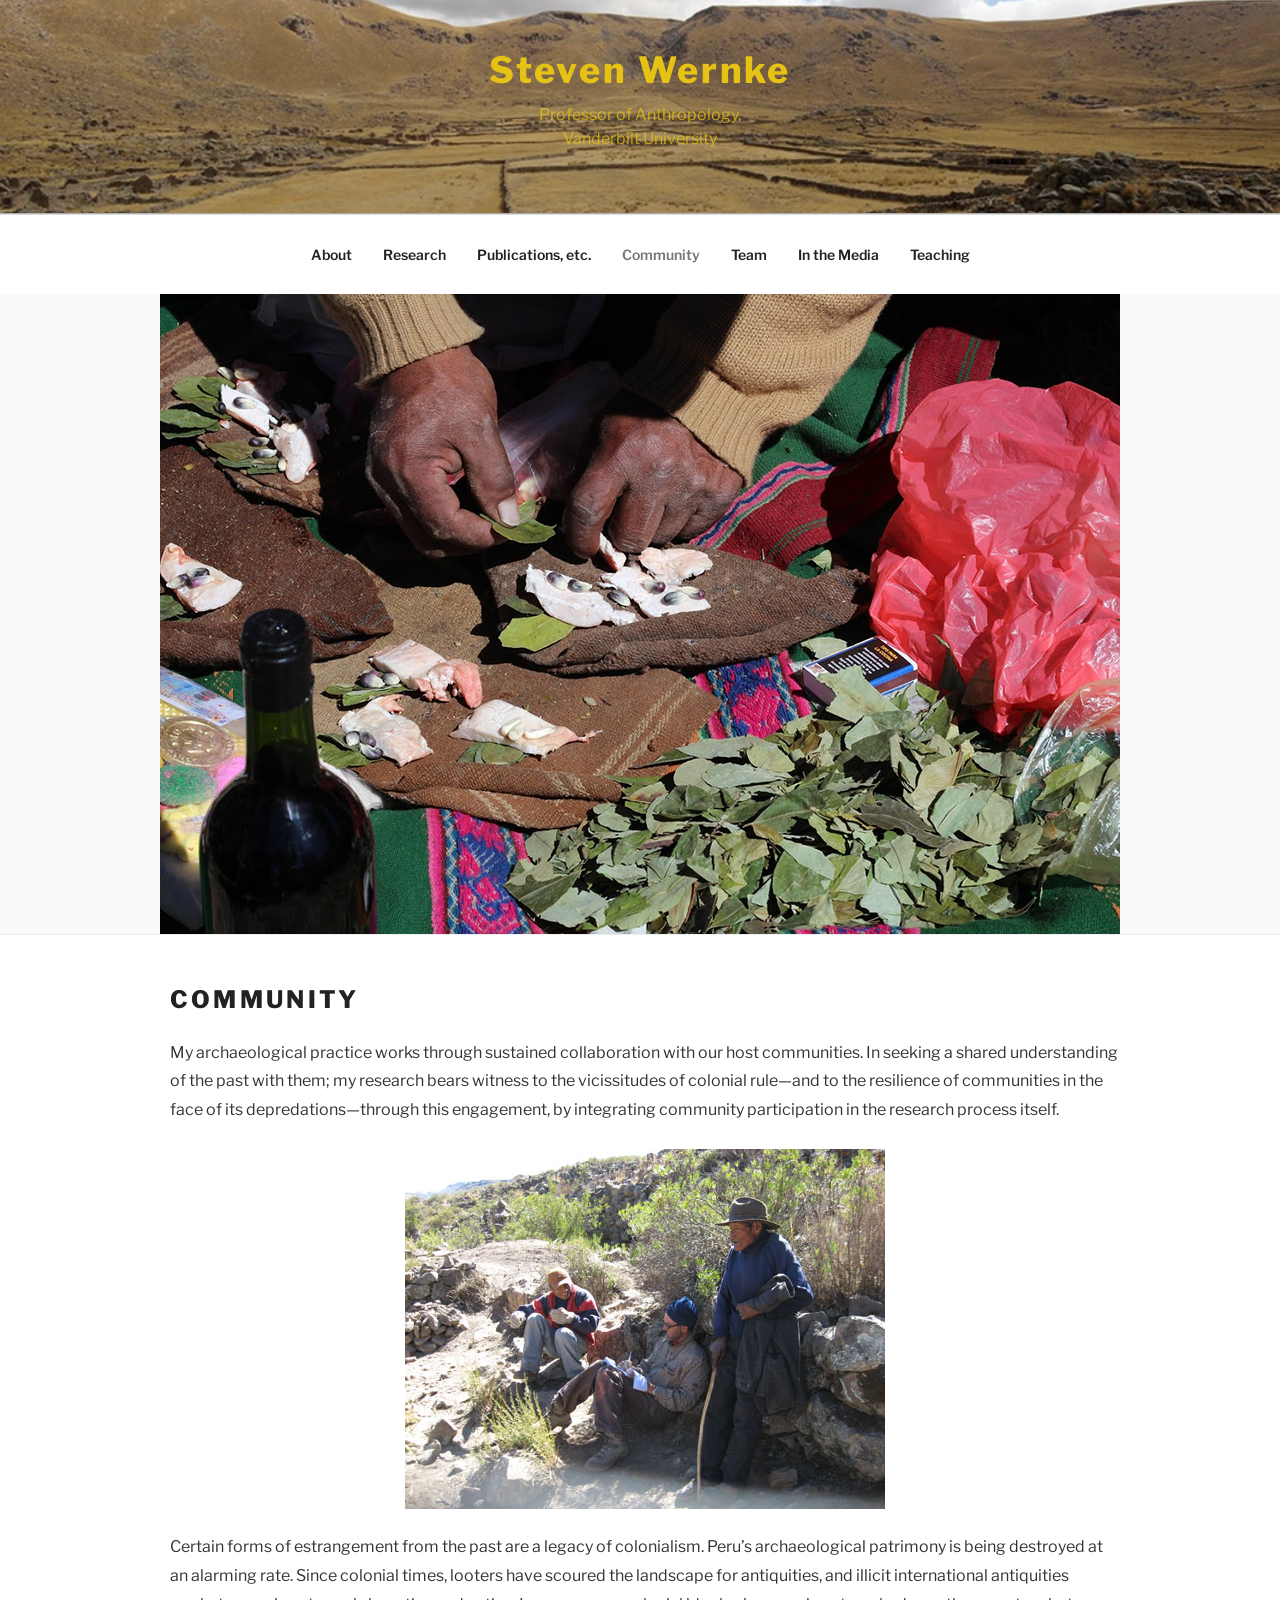
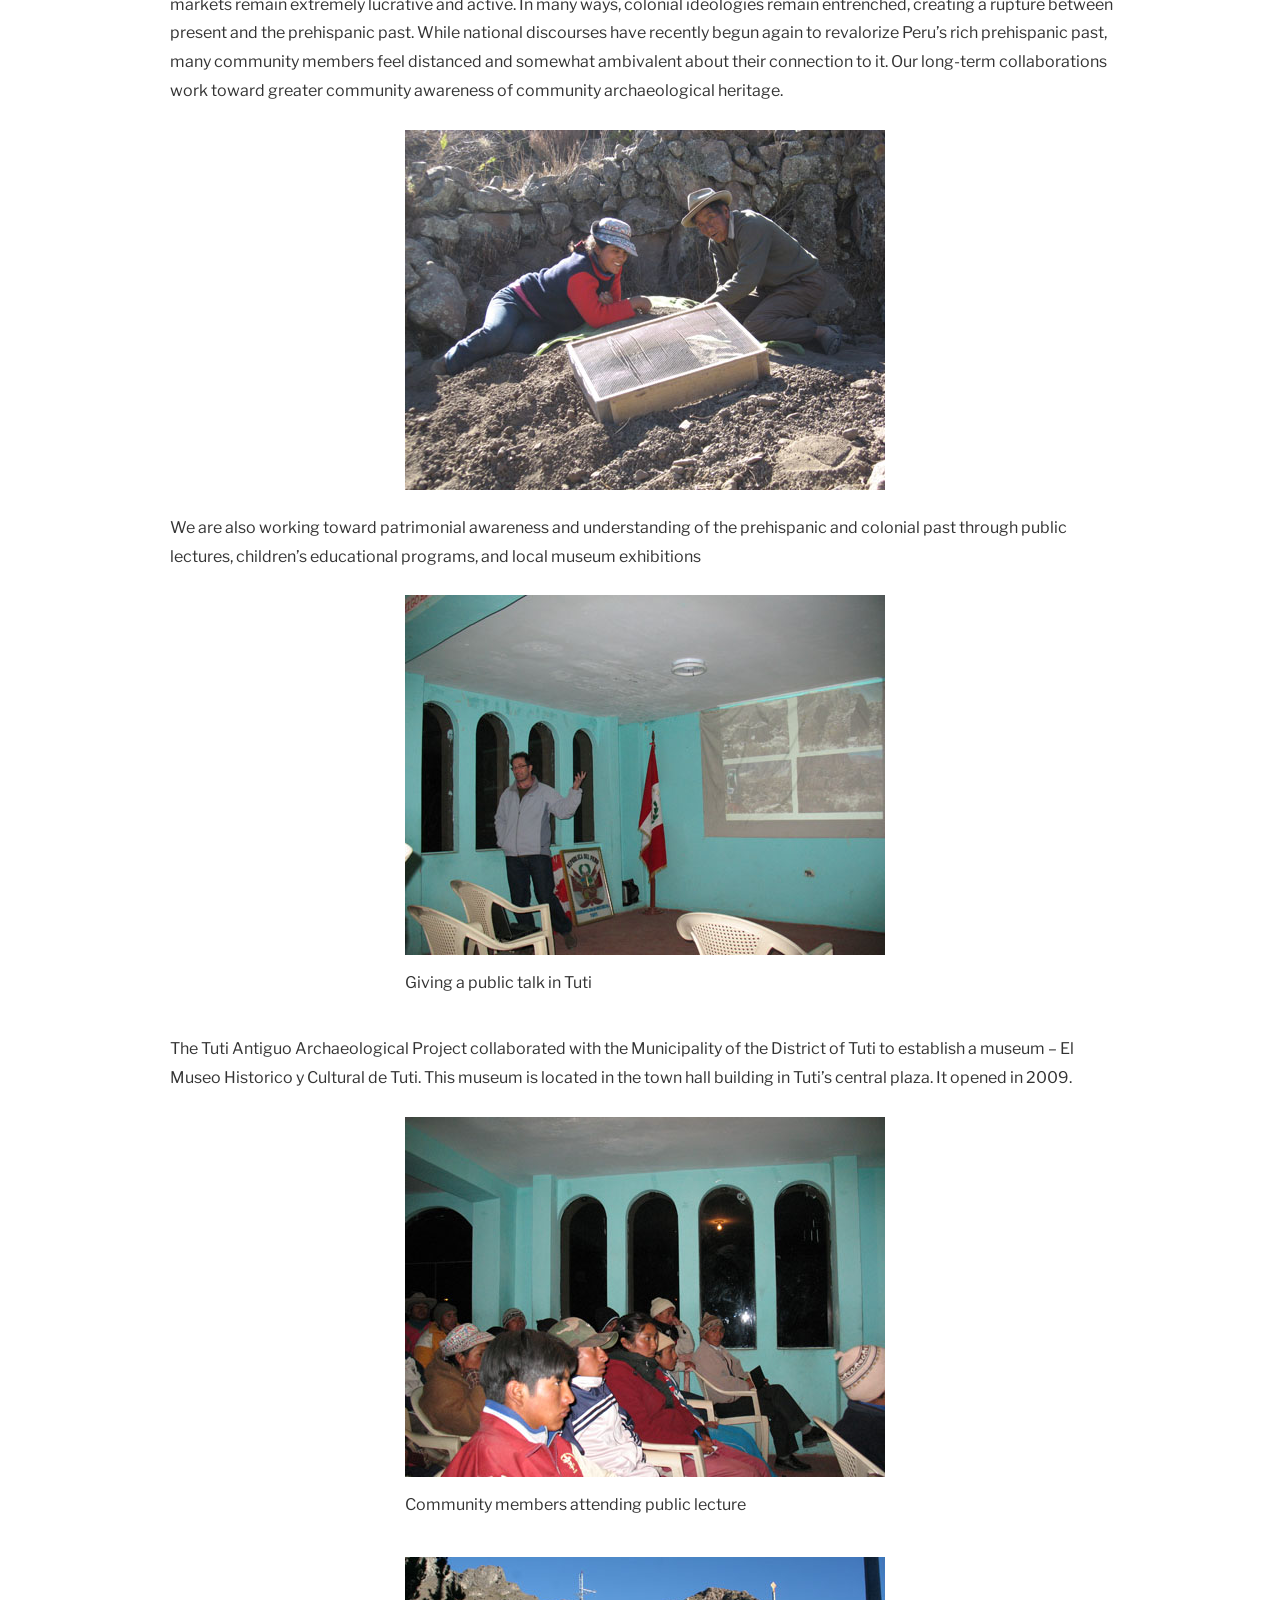
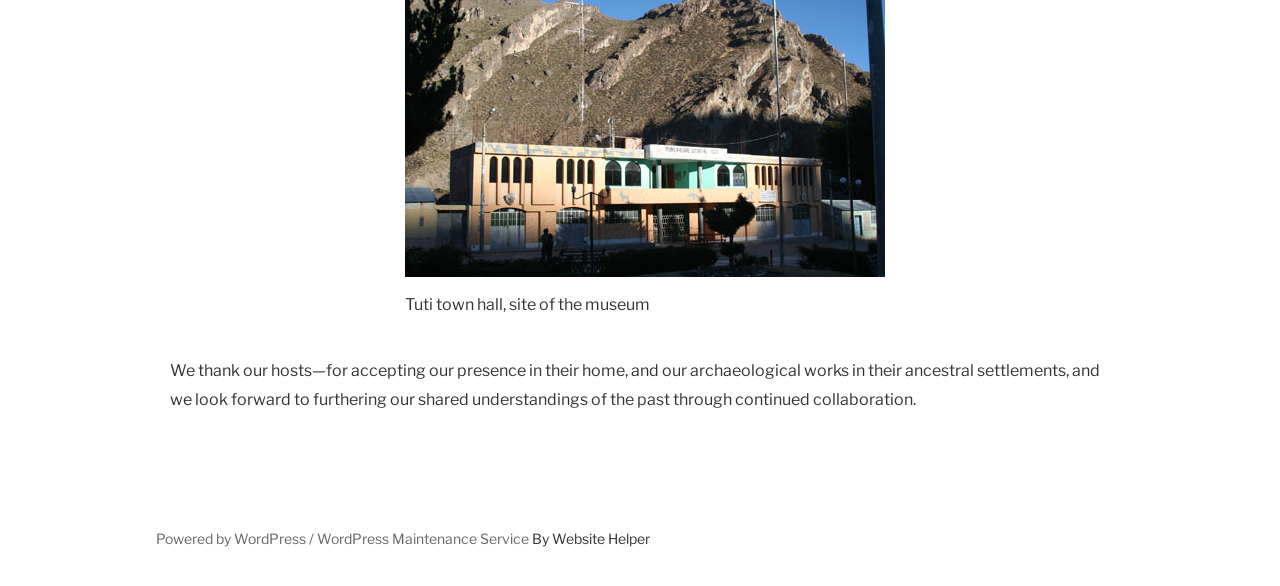
==== commit 6f8af059: "Remove leftover WordPress emoji loader script Co-Authored-By: Claude Fable 5 <noreply@anthropic.com>" ====
--- a/community/index.html
+++ b/community/index.html
@@ -228,11 +228,6 @@
 	</div><!-- .site-content-contain -->
 </div><!-- #page -->
 <script data-wp-strategy="defer" defer id="jquery-scrollto-js" src="/wp-content/themes/twentyseventeen/assets/js/jquery.scrollTo.js"></script>
-<script type="module">
-/*! This file is auto-generated */
-var e="script#wp-emoji-settings",t=document.querySelector(e);if(!(t instanceof HTMLScriptElement))throw new Error("Element missing: "+e);const r=JSON.parse(t.text),s=(window._wpemojiSettings=r,"wpEmojiSettingsSupports"),o=["flag","emoji"];function i(e){try{var t={supportTests:e,timestamp:(new Date).valueOf()};sessionStorage.setItem(s,JSON.stringify(t))}catch(e){}}function c(e,t,n){e.clearRect(0,0,e.canvas.width,e.canvas.height),e.fillText(t,0,0);t=new Uint32Array(e.getImageData(0,0,e.canvas.width,e.canvas.height).data);e.clearRect(0,0,e.canvas.width,e.canvas.height),e.fillText(n,0,0);const r=new Uint32Array(e.getImageData(0,0,e.canvas.width,e.canvas.height).data);return t.every((e,t)=>e===r[t])}function p(e,t){e.clearRect(0,0,e.canvas.width,e.canvas.height),e.fillText(t,0,0);var n=e.getImageData(16,16,1,1);for(let e=0;e<n.data.length;e++)if(0!==n.data[e])return!1;return!0}function u(e,t,n,r){switch(t){case"flag":return n(e,"\ud83c\udff3\ufe0f\u200d\u26a7\ufe0f","\ud83c\udff3\ufe0f\u200b\u26a7\ufe0f")?!1:!n(e,"\ud83c\udde8\ud83c\uddf6","\ud83c\udde8\u200b\ud83c\uddf6")&&!n(e,"\ud83c\udff4\udb40\udc67\udb40\udc62\udb40\udc65\udb40\udc6e\udb40\udc67\udb40\udc7f","\ud83c\udff4\u200b\udb40\udc67\u200b\udb40\udc62\u200b\udb40\udc65\u200b\udb40\udc6e\u200b\udb40\udc67\u200b\udb40\udc7f");case"emoji":return!r(e,"\ud83e\u1fac8")}return!1}function f(e,t,n,r){let a;const s=(a="undefined"!=typeof WorkerGlobalScope&&self instanceof WorkerGlobalScope?new OffscreenCanvas(300,150):document.createElement("canvas")).getContext("2d",{willReadFrequently:!0}),o=(s.textBaseline="top",s.font="600 32px Arial",{});return e.forEach(e=>{o[e]=t(s,e,n,r)}),o}function a(e){var t=document.createElement("script");t.src=e,t.defer=!0,document.head.appendChild(t)}r.supports={everything:!0,everythingExceptFlag:!0},new Promise(t=>{let n=function(){try{var e=JSON.parse(sessionStorage.getItem(s));if("object"==typeof e&&"number"==typeof e.timestamp&&(new Date).valueOf()<e.timestamp+604800&&"object"==typeof e.supportTests)return e.supportTests}catch(e){}return null}();if(!n){if("undefined"!=typeof Worker&&"undefined"!=typeof OffscreenCanvas&&"undefined"!=typeof URL&&URL.createObjectURL&&"undefined"!=typeof Blob)try{var e="postMessage("+f.toString()+"("+[JSON.stringify(o),u.toString(),c.toString(),p.toString()].join(",")+"));",r=new Blob([e],{type:"text/javascript"});const a=new Worker(URL.createObjectURL(r),{name:"wpTestEmojiSupports"});return void(a.onmessage=e=>{i(n=e.data),a.terminate(),t(n)})}catch(e){}i(n=f(o,u,c,p))}t(n)}).then(e=>{for(const n in e)r.supports[n]=e[n],r.supports.everything=r.supports.everything&&r.supports[n],"flag"!==n&&(r.supports.everythingExceptFlag=r.supports.everythingExceptFlag&&r.supports[n]);var t;r.supports.everythingExceptFlag=r.supports.everythingExceptFlag&&!r.supports.flag,r.supports.everything||((t=r.source||{}).concatemoji?a(t.concatemoji):t.wpemoji&&t.twemoji&&(a(t.twemoji),a(t.wpemoji)))});
-//# sourceURL=/wp-includes/js/wp-emoji-loader.min.js
-</script>
 <svg style="position: absolute; width: 0; height: 0; overflow: hidden;" version="1.1" xmlns="http://www.w3.org/2000/svg" xmlns:xlink="http://www.w3.org/1999/xlink">
 <defs>
 <symbol id="icon-behance" viewBox="0 0 37 32">
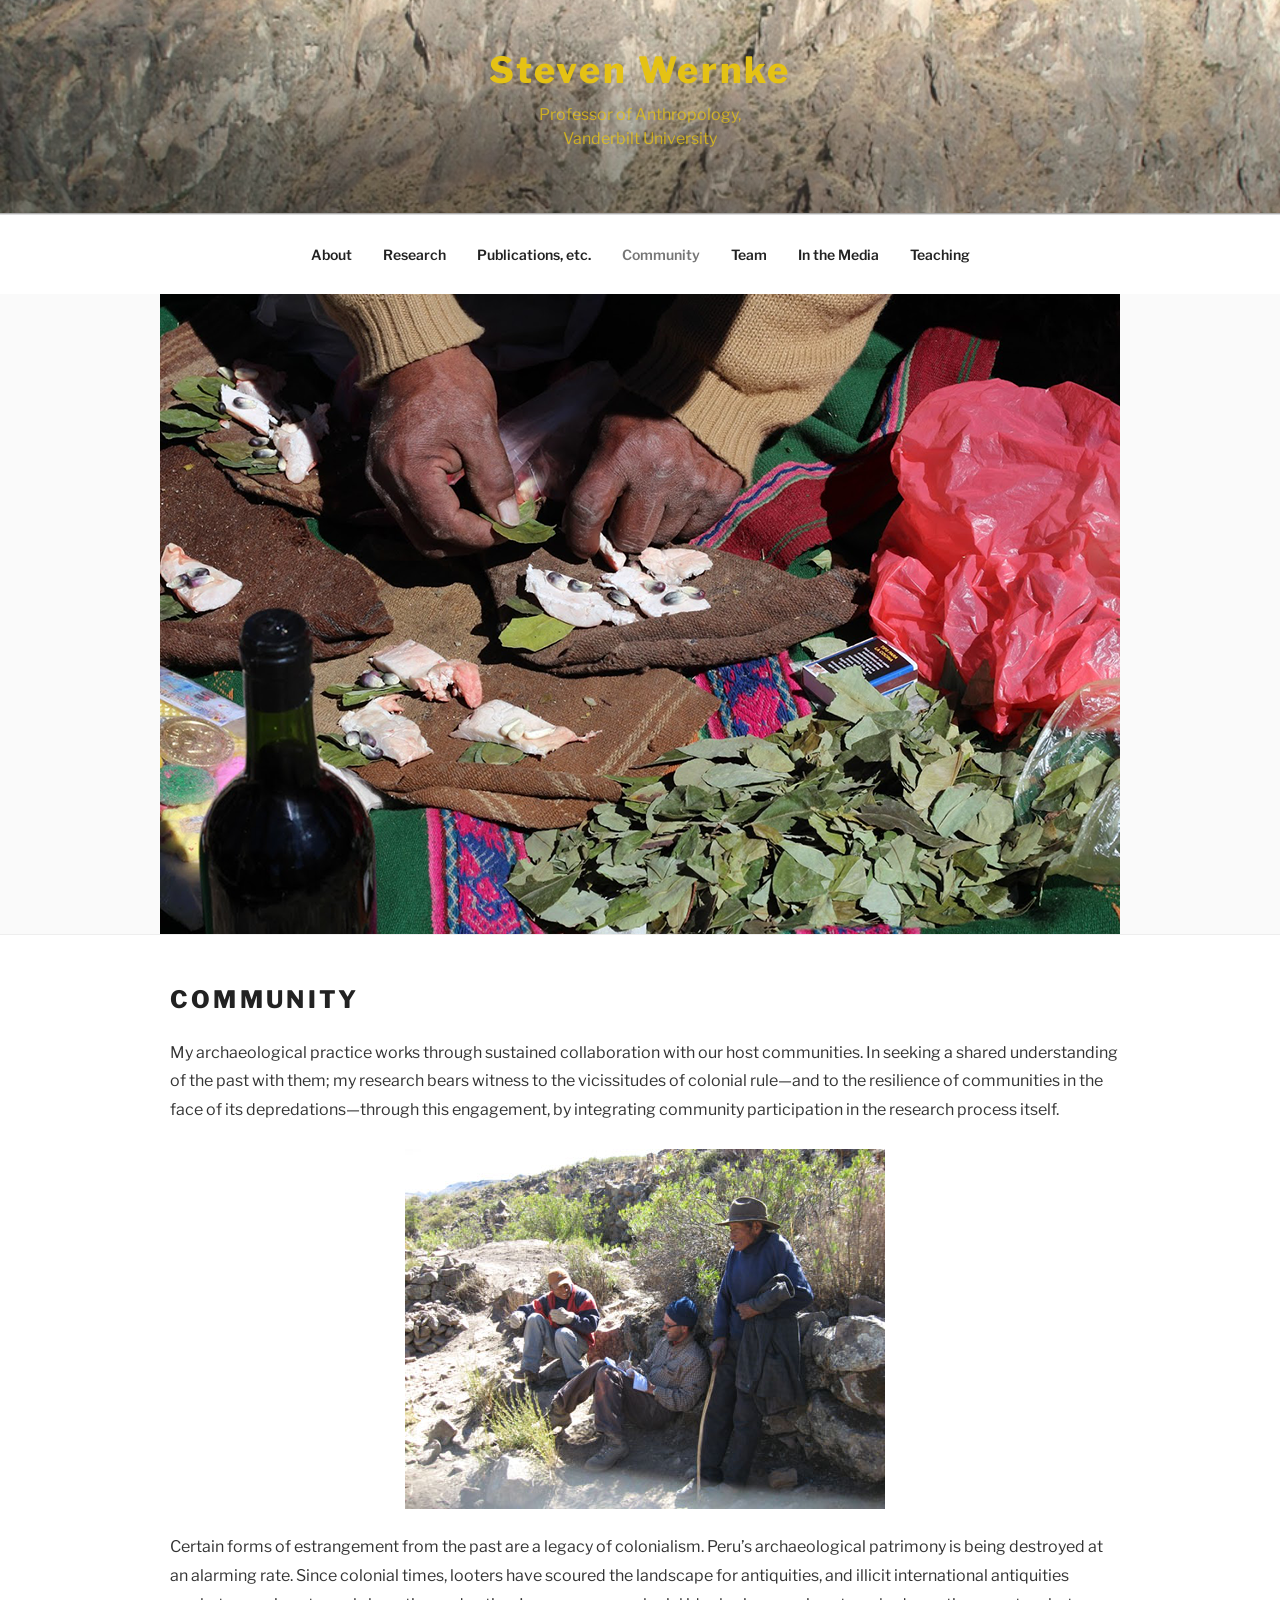
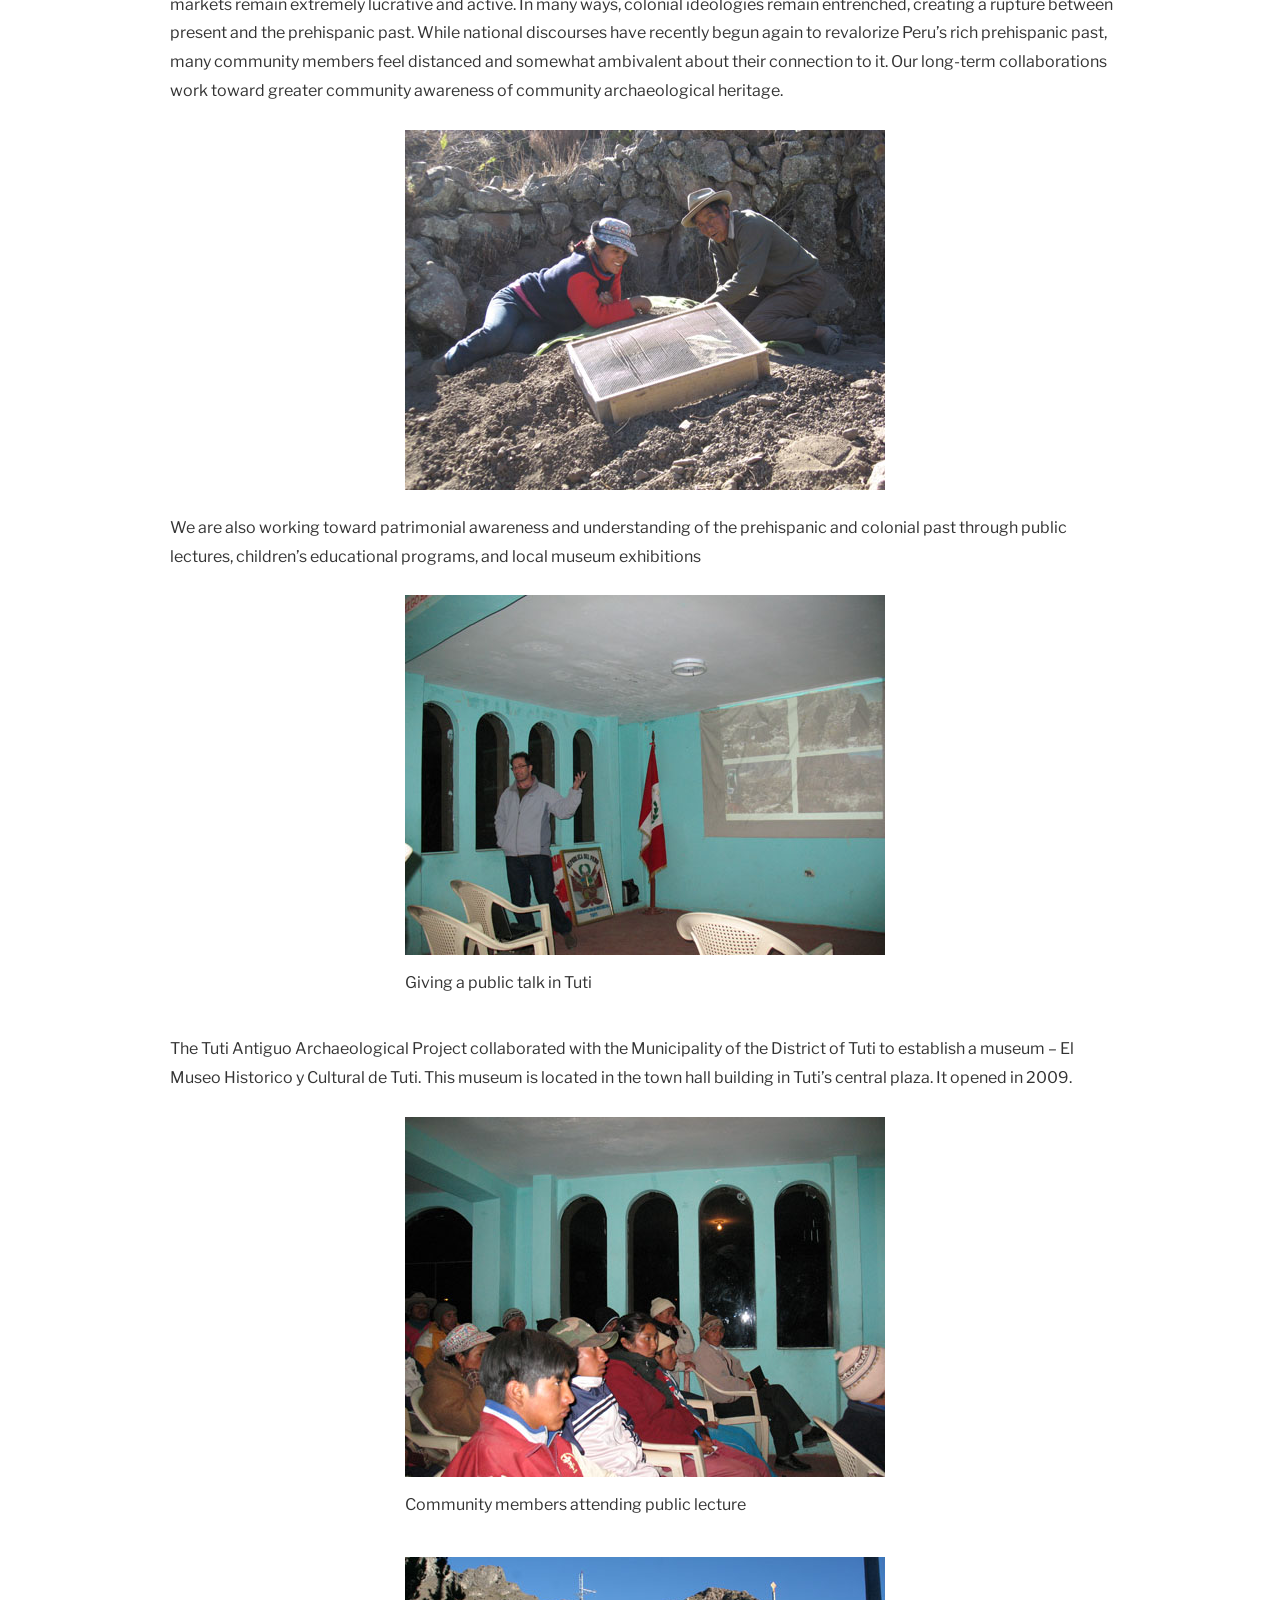
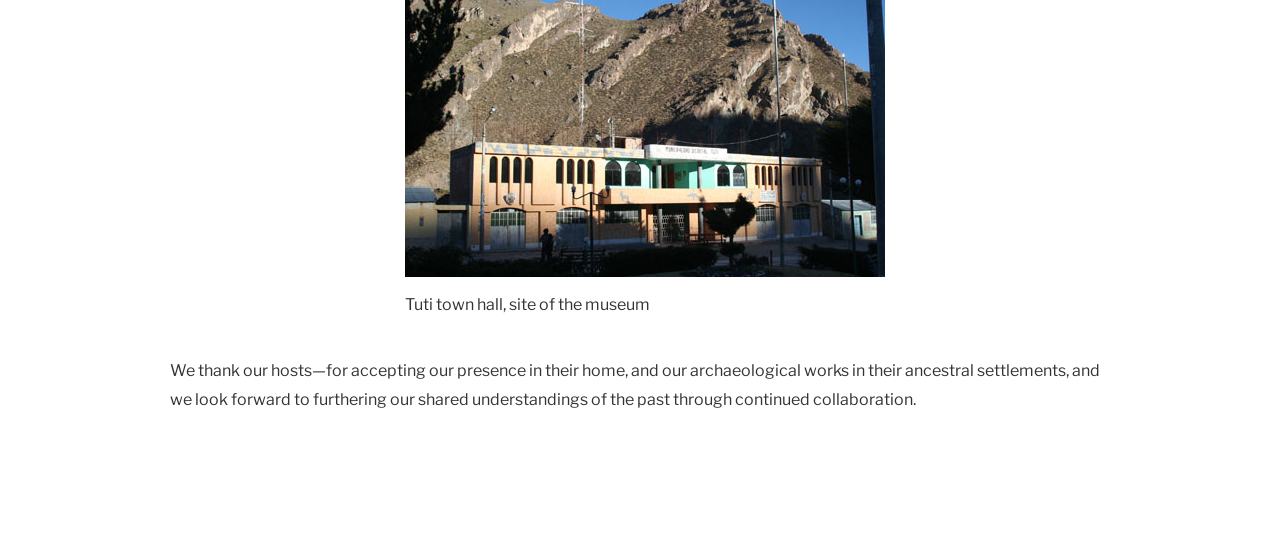
==== commit e66e7eab: "Remove Powered by WordPress footer credit Co-Authored-By: Claude Fable 5 <noreply@anthropic.com>" ====
--- a/community/index.html
+++ b/community/index.html
@@ -221,9 +221,7 @@
 		<footer id="colophon" class="site-footer">
 			<div class="wrap">
 				
-<div class="site-info">
-	<a href="https://wordpress.org/">Powered by WordPress / </a> <a href="https://www.websitehelper.co.uk/wordpress-maintenance/">WordPress Maintenance Service</a> By Website Helper</div><!-- .site-info -->
-			</div><!-- .wrap -->
+</div><!-- .wrap -->
 		</footer><!-- #colophon -->
 	</div><!-- .site-content-contain -->
 </div><!-- #page -->
